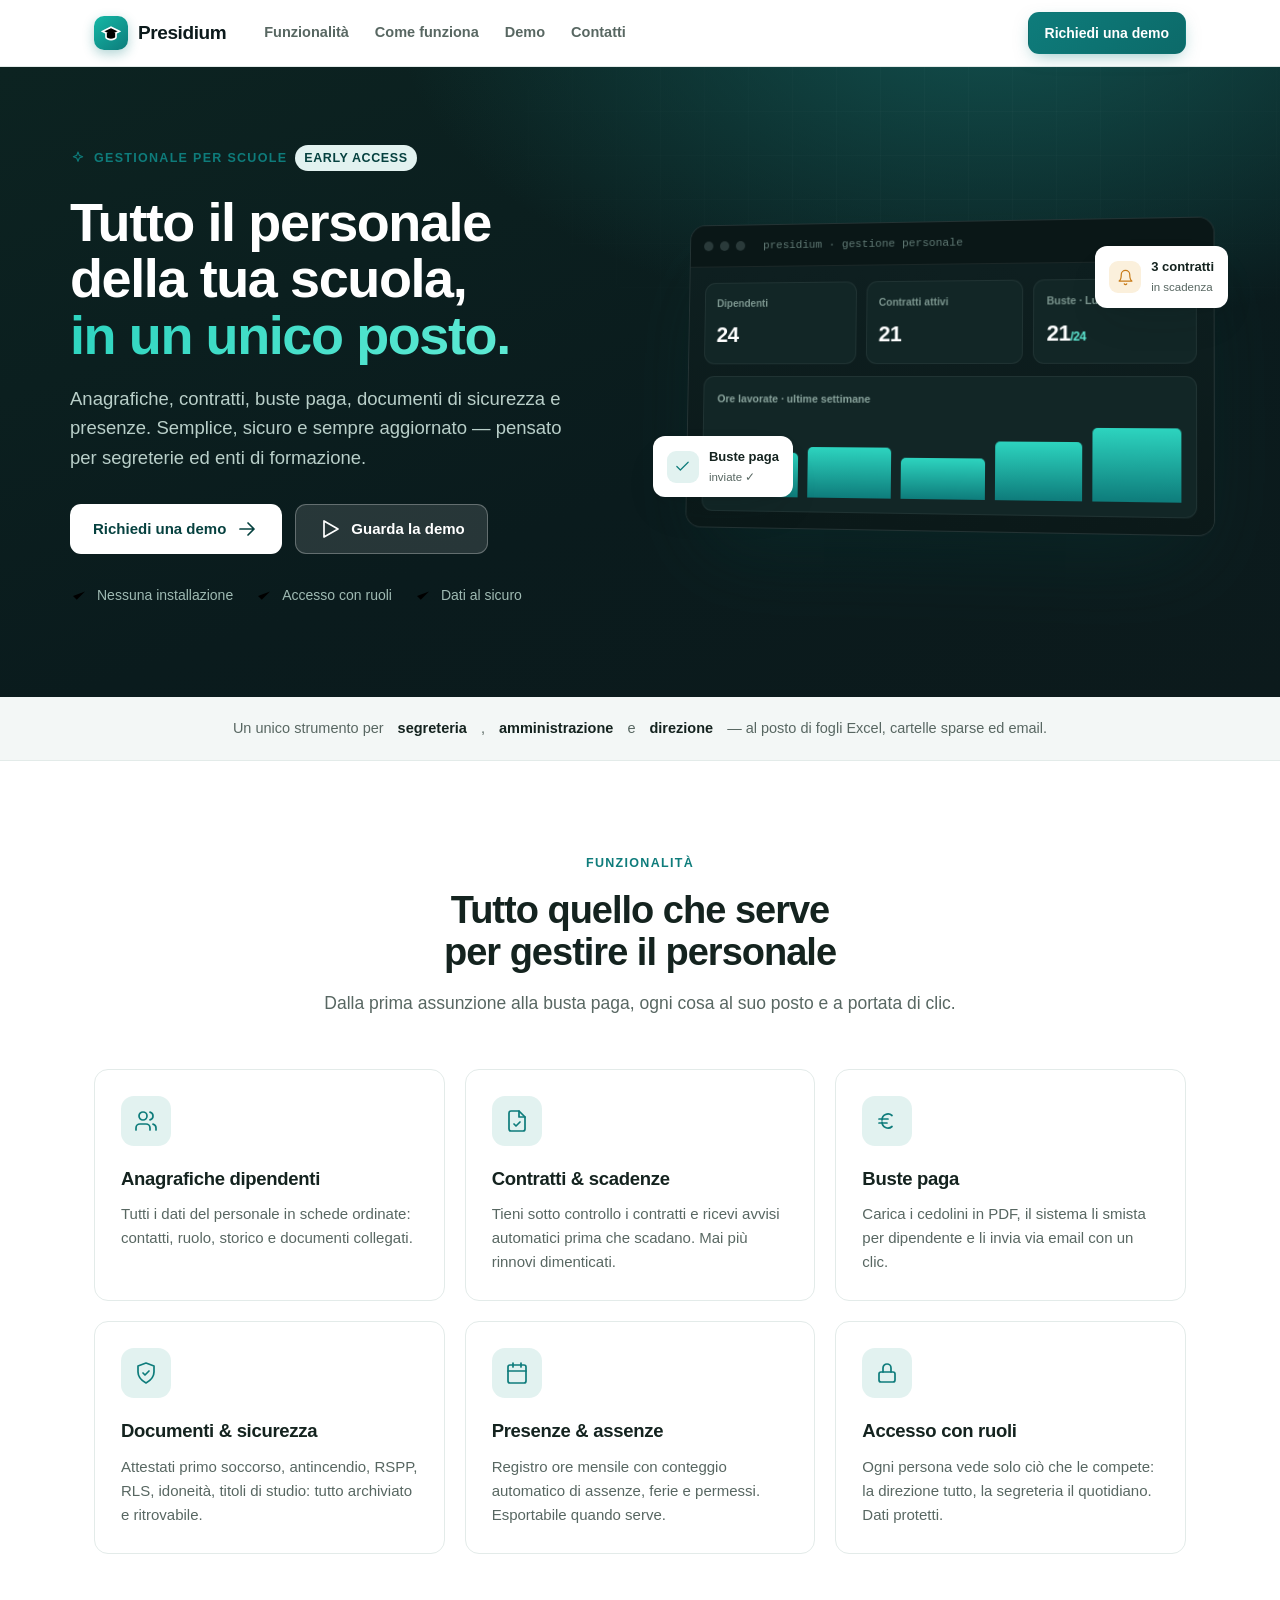
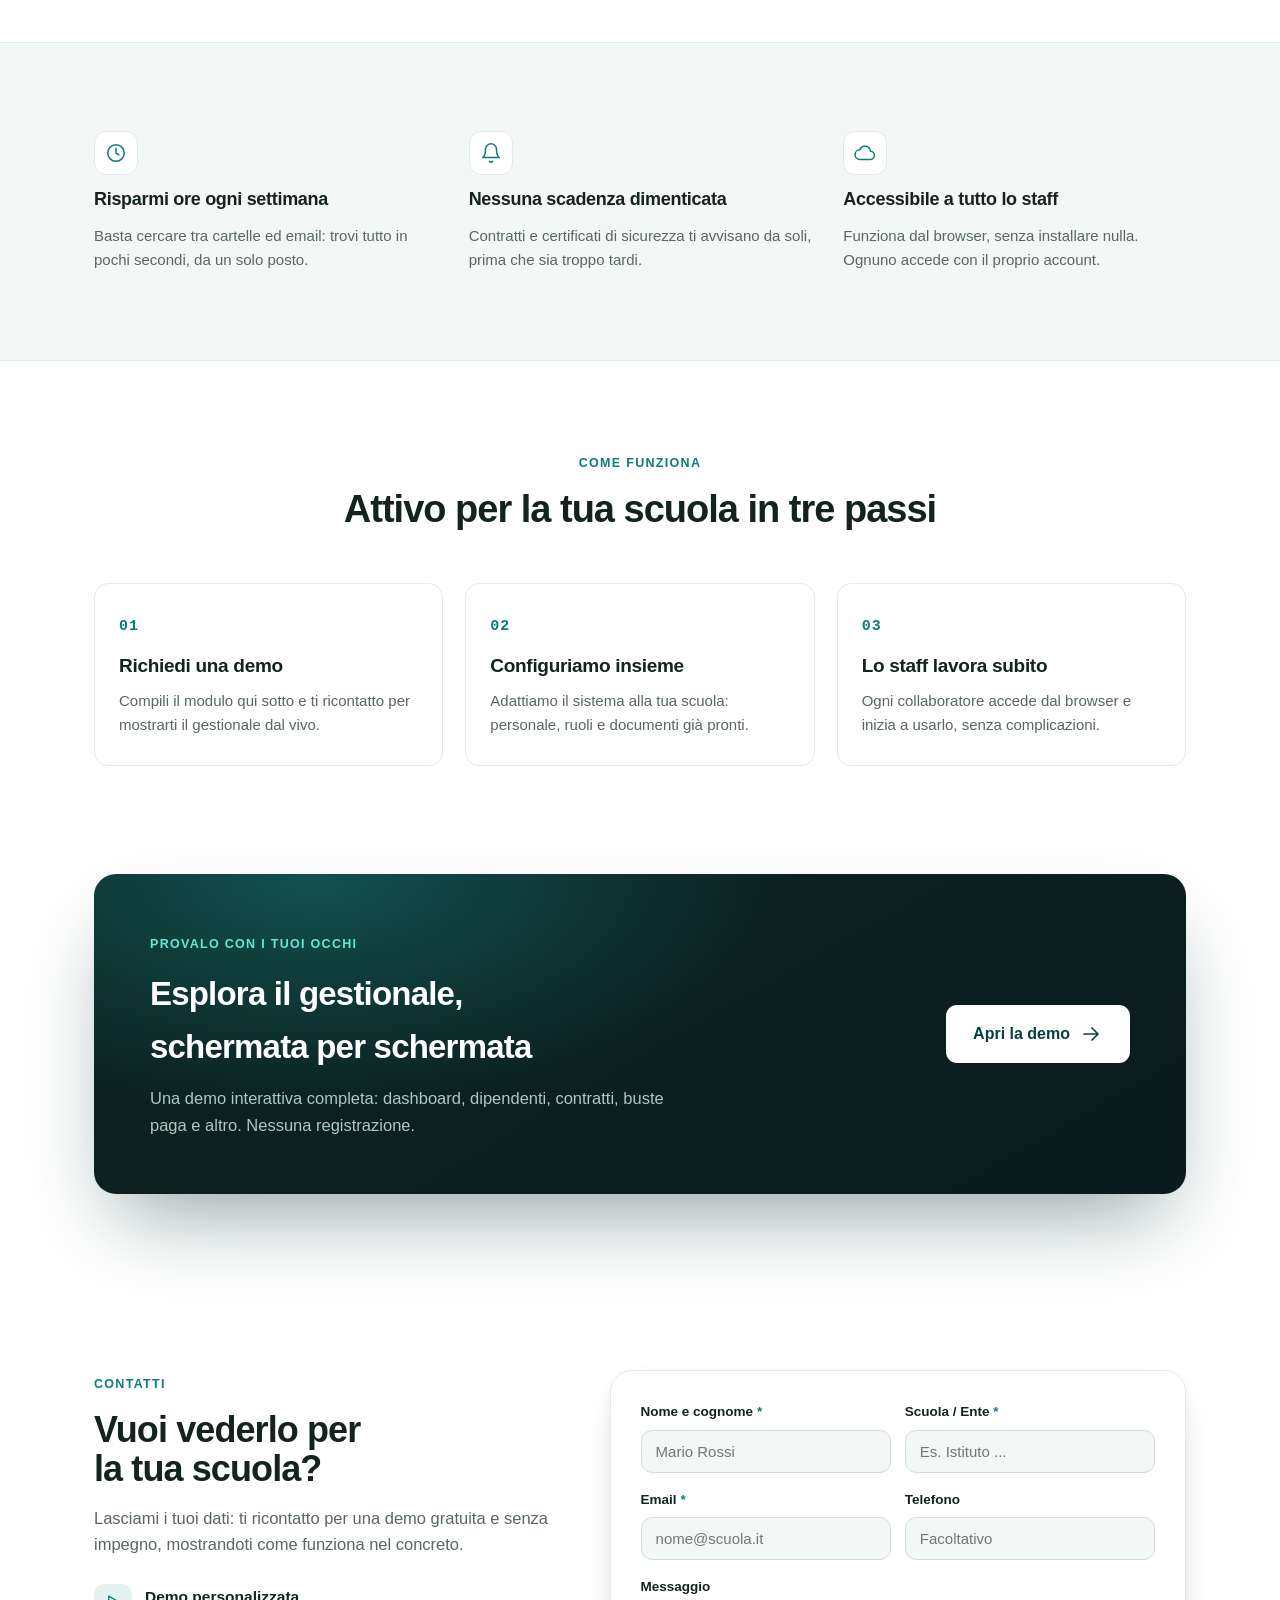
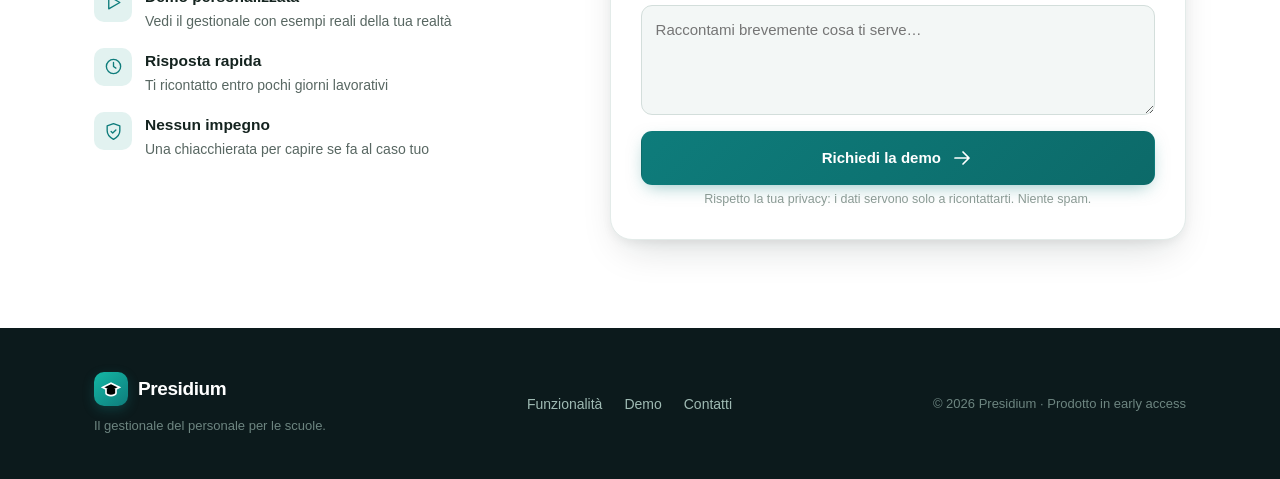
==== index.html @ d0cb7ab2 "Sito vetrina Presidium + demo in /demo" ====
<!doctype html>
<html lang="it">
<head>
<meta charset="utf-8">
<meta name="viewport" content="width=device-width, initial-scale=1">
<meta name="description" content="Presidium — il gestionale del personale per le scuole: anagrafiche, contratti, buste paga, documenti di sicurezza e presenze.">
<title>Presidium — Il gestionale del personale per la tua scuola</title>
<style>
  :root{
    --ink:#0C1A1C; --text:#14231F; --muted:#586762; --subtle:#8A9A94;
    --bg:#FFFFFF; --bg-2:#F3F7F6; --bg-3:#EAF1F0; --line:#E3EBE9; --line-strong:#D3DEDB;
    --brand:#0E7C7B; --brand-2:#14B8A6; --brand-ink:#06413F; --brand-soft:#E2F2F0;
    --amber:#C77A17; --amber-soft:#FBF0DC;
    --r:14px; --r-sm:10px; --r-lg:22px;
    --ff:-apple-system,BlinkMacSystemFont,"Segoe UI",Roboto,Helvetica,Arial,sans-serif;
    --mono:"SF Mono",ui-monospace,Menlo,Consolas,monospace;
    --shadow:0 1px 3px rgba(12,26,28,.06),0 1px 2px rgba(12,26,28,.04);
    --shadow-md:0 18px 40px -14px rgba(12,26,28,.18),0 4px 10px rgba(12,26,28,.05);
    --shadow-lg:0 40px 80px -24px rgba(6,50,48,.45);
  }
  *{box-sizing:border-box;margin:0;padding:0}
  html{scroll-behavior:smooth}
  @media (prefers-reduced-motion:reduce){html{scroll-behavior:auto}*{animation:none!important;transition:none!important}}
  body.ps{font-family:var(--ff);color:var(--text);background:var(--bg);line-height:1.6;font-size:16px;-webkit-font-smoothing:antialiased;overflow-x:hidden}
  .ps svg.i{width:24px;height:24px;stroke:currentColor;fill:none;stroke-width:1.7;stroke-linecap:round;stroke-linejoin:round;flex:none}
  .wrap{max-width:1140px;margin:0 auto;padding:0 24px}
  a{color:inherit;text-decoration:none}
  .num{font-variant-numeric:tabular-nums}
  .eyebrow{display:inline-flex;align-items:center;gap:8px;font-size:12.5px;font-weight:700;letter-spacing:1.3px;text-transform:uppercase;color:var(--brand)}
  .eyebrow .badge{background:var(--brand-soft);color:var(--brand-ink);padding:3px 9px;border-radius:20px;letter-spacing:.6px}

  /* NAV */
  .nav{position:sticky;top:0;z-index:50;background:rgba(255,255,255,.82);backdrop-filter:blur(12px);border-bottom:1px solid var(--line)}
  .nav-in{display:flex;align-items:center;gap:24px;height:66px}
  .logo{display:flex;align-items:center;gap:10px;font-weight:800;font-size:19px;letter-spacing:-.4px;color:var(--ink)}
  .logo-mark{width:34px;height:34px;border-radius:10px;display:grid;place-items:center;background:linear-gradient(140deg,var(--brand-2),var(--brand));box-shadow:0 4px 12px rgba(14,124,123,.32)}
  .logo-mark svg{width:20px;height:20px;stroke:#fff;stroke-width:2}
  .nav-links{display:flex;gap:26px;margin-left:14px}
  .nav-links a{font-size:14.5px;font-weight:550;color:var(--muted)}
  .nav-links a:hover{color:var(--text)}
  .nav-cta{margin-left:auto;display:flex;align-items:center;gap:10px}
  .btn{display:inline-flex;align-items:center;justify-content:center;gap:9px;font-family:inherit;font-weight:650;
    font-size:15px;padding:12px 22px;border-radius:11px;border:1px solid transparent;cursor:pointer;transition:.16s;white-space:nowrap}
  .btn svg{width:18px;height:18px}
  .btn-primary{background:linear-gradient(135deg,var(--brand),#0c6a69);color:#fff;box-shadow:0 6px 18px -6px rgba(14,124,123,.5)}
  .btn-primary:hover{transform:translateY(-1px);box-shadow:0 10px 24px -8px rgba(14,124,123,.6)}
  .btn-ghost{background:var(--bg);color:var(--text);border-color:var(--line-strong)}
  .btn-ghost:hover{background:var(--bg-2);border-color:var(--muted)}
  .btn-light{background:rgba(255,255,255,.12);color:#fff;border-color:rgba(255,255,255,.28)}
  .btn-light:hover{background:rgba(255,255,255,.2)}
  .btn-white{background:#fff;color:var(--brand-ink)}
  .btn-white:hover{transform:translateY(-1px)}
  .btn-sm{padding:9px 16px;font-size:14px}

  /* HERO */
  .hero{position:relative;background:radial-gradient(1100px 600px at 78% -10%,#12514F 0%,transparent 55%),linear-gradient(160deg,#0C2321 0%,#0A1B1D 60%,#0C1A1C 100%);color:#EAF4F2;overflow:hidden}
  .hero::before{content:"";position:absolute;inset:0;background-image:linear-gradient(rgba(255,255,255,.035) 1px,transparent 1px),linear-gradient(90deg,rgba(255,255,255,.035) 1px,transparent 1px);background-size:44px 44px;mask-image:radial-gradient(700px 400px at 75% 10%,#000,transparent 75%);opacity:.6}
  .hero-in{position:relative;display:grid;grid-template-columns:1.02fr .98fr;gap:52px;align-items:center;padding:78px 0 90px}
  .hero h1{font-size:clamp(34px,4.4vw,54px);line-height:1.05;letter-spacing:-1.4px;font-weight:820;color:#fff;text-wrap:balance;margin:20px 0 0}
  .hero h1 .hl{background:linear-gradient(120deg,#2DD4BF,#5EEAD4);-webkit-background-clip:text;background-clip:text;color:transparent}
  .hero p.sub{margin-top:20px;font-size:18.5px;line-height:1.6;color:#B9CFC9;max-width:520px}
  .hero-cta{display:flex;gap:13px;margin-top:32px;flex-wrap:wrap}
  .hero-meta{display:flex;gap:22px;margin-top:30px;flex-wrap:wrap}
  .hero-meta div{display:flex;align-items:center;gap:9px;font-size:14px;color:#9FBAB3}
  .hero-meta svg{width:18px;height:18px;color:#2DD4BF}

  /* hero app-preview */
  .glass{position:relative}
  .win{background:#0E1F20;border:1px solid rgba(255,255,255,.09);border-radius:16px;box-shadow:var(--shadow-lg);overflow:hidden;transform:perspective(1400px) rotateY(-9deg) rotateX(3deg)}
  .win-bar{display:flex;align-items:center;gap:7px;padding:12px 14px;background:#0A1717;border-bottom:1px solid rgba(255,255,255,.07)}
  .win-bar i{width:10px;height:10px;border-radius:50%;background:#2a3a3a}
  .win-bar .url{margin-left:12px;font-size:11.5px;color:#5f7873;font-family:var(--mono)}
  .win-body{padding:16px;background:linear-gradient(180deg,#0E1F20,#0B1919);display:flex;flex-direction:column;gap:12px}
  .pv-tiles{display:grid;grid-template-columns:repeat(3,1fr);gap:10px}
  .pv-tile{background:#122626;border:1px solid rgba(255,255,255,.06);border-radius:11px;padding:12px}
  .pv-tile .l{font-size:10.5px;color:#7c968f;font-weight:600}
  .pv-tile .v{font-size:22px;font-weight:800;color:#fff;letter-spacing:-.5px;margin-top:6px}
  .pv-tile .v small{font-size:12px;color:#5EEAD4;font-weight:700}
  .pv-chart{background:#122626;border:1px solid rgba(255,255,255,.06);border-radius:11px;padding:14px}
  .pv-chart .h{font-size:11px;color:#8aa49d;font-weight:650;margin-bottom:12px}
  .pv-bars{display:flex;align-items:flex-end;gap:10px;height:78px}
  .pv-bars span{flex:1;border-radius:5px 5px 0 0;background:linear-gradient(180deg,#2DD4BF,#0E7C7B)}
  .pv-float{position:absolute;background:#fff;color:var(--text);border-radius:12px;box-shadow:var(--shadow-md);padding:11px 14px;display:flex;align-items:center;gap:10px;font-size:13px;font-weight:600}
  .pv-float .d{width:32px;height:32px;border-radius:9px;display:grid;place-items:center;flex:none}
  .pv-float.a{right:-18px;top:26px}
  .pv-float.b{left:-24px;bottom:34px}
  .pv-float small{display:block;font-weight:500;color:var(--muted);font-size:11.5px}

  /* logos / trust strip */
  .strip{border-bottom:1px solid var(--line);background:var(--bg-2)}
  .strip-in{display:flex;align-items:center;justify-content:center;gap:14px;padding:20px 0;flex-wrap:wrap;color:var(--muted);font-size:14.5px;text-align:center}
  .strip-in b{color:var(--text);font-weight:700}

  /* SECTION */
  section.blk{padding:88px 0}
  .sec-head{max-width:680px;margin:0 auto 52px;text-align:center}
  .sec-head h2{font-size:clamp(27px,3.4vw,38px);line-height:1.12;letter-spacing:-1px;font-weight:800;margin-top:14px;text-wrap:balance}
  .sec-head p{margin-top:15px;font-size:17.5px;color:var(--muted)}

  /* FEATURES */
  .feat{display:grid;grid-template-columns:repeat(3,1fr);gap:20px}
  .fcard{background:var(--bg);border:1px solid var(--line);border-radius:var(--r);padding:26px;transition:.18s;position:relative}
  .fcard:hover{border-color:var(--brand);box-shadow:var(--shadow-md);transform:translateY(-3px)}
  .fico{width:50px;height:50px;border-radius:13px;display:grid;place-items:center;background:var(--brand-soft);color:var(--brand);margin-bottom:18px}
  .fico svg{width:25px;height:25px}
  .fcard h3{font-size:18.5px;font-weight:730;letter-spacing:-.3px}
  .fcard p{margin-top:9px;color:var(--muted);font-size:15px;line-height:1.6}

  /* BENEFITS band */
  .band{background:var(--bg-2);border-top:1px solid var(--line);border-bottom:1px solid var(--line)}
  .bene{display:grid;grid-template-columns:repeat(3,1fr);gap:32px}
  .bene .b{display:flex;flex-direction:column;gap:10px}
  .bene .bi{width:44px;height:44px;border-radius:12px;display:grid;place-items:center;background:#fff;border:1px solid var(--line);color:var(--brand)}
  .bene .bi svg{width:22px;height:22px}
  .bene h3{font-size:18px;font-weight:720;letter-spacing:-.3px}
  .bene p{color:var(--muted);font-size:15px}

  /* STEPS */
  .steps{display:grid;grid-template-columns:repeat(3,1fr);gap:22px;counter-reset:s}
  .step{background:var(--bg);border:1px solid var(--line);border-radius:var(--r);padding:28px 24px;position:relative}
  .step::before{counter-increment:s;content:"0" counter(s);font-size:15px;font-weight:800;color:var(--brand);font-family:var(--mono);letter-spacing:1px}
  .step h3{margin-top:12px;font-size:19px;font-weight:730;letter-spacing:-.3px}
  .step p{margin-top:8px;color:var(--muted);font-size:15px}

  /* DEMO band */
  .demo{background:radial-gradient(800px 400px at 20% 0%,#12514F,transparent 60%),linear-gradient(150deg,#0C2321,#0A1B1D);color:#fff;border-radius:var(--r-lg);padding:56px;display:flex;align-items:center;justify-content:space-between;gap:32px;flex-wrap:wrap;box-shadow:var(--shadow-lg)}
  .demo h2{font-size:clamp(24px,3vw,33px);letter-spacing:-.8px;font-weight:800;text-wrap:balance;max-width:560px}
  .demo p{margin-top:12px;color:#AEC8C2;font-size:16.5px;max-width:520px}

  /* CONTACT */
  #contatti{scroll-margin-top:80px}
  .contact{display:grid;grid-template-columns:.9fr 1.1fr;gap:44px;align-items:start}
  .contact-left h2{font-size:clamp(26px,3.2vw,36px);letter-spacing:-.9px;font-weight:820;line-height:1.1;text-wrap:balance}
  .contact-left p{margin-top:16px;color:var(--muted);font-size:16.5px}
  .clist{margin-top:26px;display:flex;flex-direction:column;gap:16px}
  .clist .ci{display:flex;gap:13px;align-items:flex-start}
  .clist .ci .k{width:38px;height:38px;border-radius:10px;background:var(--brand-soft);color:var(--brand);display:grid;place-items:center;flex:none}
  .clist .ci .k svg{width:19px;height:19px}
  .clist .ci b{font-weight:680;font-size:15.5px}
  .clist .ci span{display:block;color:var(--muted);font-size:14px}
  .form-card{background:var(--bg);border:1px solid var(--line);border-radius:var(--r-lg);padding:30px;box-shadow:var(--shadow-md)}
  .frow{display:grid;grid-template-columns:1fr 1fr;gap:14px}
  .fg{display:flex;flex-direction:column;gap:7px;margin-bottom:16px}
  .fg label{font-size:13.5px;font-weight:650;color:var(--text)}
  .fg label .req{color:var(--brand)}
  .fg input,.fg textarea{font-family:inherit;font-size:15px;color:var(--text);background:var(--bg-2);border:1px solid var(--line-strong);
    border-radius:11px;padding:12px 14px;outline:none;width:100%;transition:.15s}
  .fg input:focus,.fg textarea:focus{border-color:var(--brand);box-shadow:0 0 0 4px var(--brand-soft);background:#fff}
  .fg textarea{resize:vertical;min-height:110px;line-height:1.55}
  .hp{position:absolute;left:-9999px}
  .form-note{font-size:12.5px;color:var(--subtle);margin-top:4px;text-align:center}
  .form-msg{display:none;text-align:center;padding:30px 10px}
  .form-msg .ok{width:64px;height:64px;border-radius:50%;background:var(--brand-soft);color:var(--brand);display:grid;place-items:center;margin:0 auto 18px}
  .form-msg .ok svg{width:32px;height:32px;stroke-width:2.2}
  .form-msg h3{font-size:22px;font-weight:780;letter-spacing:-.4px}
  .form-msg p{color:var(--muted);margin-top:8px}
  .form-err{display:none;margin-top:12px;font-size:13.5px;color:#B4341F;background:#FBEAE7;border:1px solid #F3C9C1;padding:10px 13px;border-radius:10px}

  /* FOOTER */
  footer.ft{background:var(--ink);color:#9FBAB3;padding:44px 0}
  .ft-in{display:flex;align-items:center;justify-content:space-between;gap:20px;flex-wrap:wrap}
  .ft .logo{color:#fff}
  .ft small{font-size:13px;color:#6d8580}
  .ft-links{display:flex;gap:22px;font-size:14px}
  .ft-links a:hover{color:#fff}

  .reveal{opacity:0;transform:translateY(16px);transition:opacity .6s ease,transform .6s ease}
  .reveal.in{opacity:1;transform:none}

  @media (max-width:920px){
    .hero-in{grid-template-columns:1fr;gap:44px;padding:56px 0 64px}
    .glass{max-width:460px;margin:0 auto}
    .feat,.bene,.steps{grid-template-columns:1fr}
    .contact{grid-template-columns:1fr;gap:30px}
    .nav-links{display:none}
    .demo{padding:38px}
    section.blk{padding:64px 0}
  }
  @media (max-width:560px){.frow{grid-template-columns:1fr}.hero-cta{flex-direction:column;align-items:stretch}.hero-cta .btn{width:100%}}
</style>
</head>
<body class="ps">

<svg width="0" height="0" style="position:absolute" aria-hidden="true"><defs>
  <symbol id="s-cap" viewBox="0 0 24 24"><path d="M22 10 12 5 2 10l10 5 10-5z"/><path d="M6 12v5c0 1 2.7 3 6 3s6-2 6-3v-5"/></symbol>
  <symbol id="s-users" viewBox="0 0 24 24"><path d="M16 21v-2a4 4 0 0 0-4-4H6a4 4 0 0 0-4 4v2"/><circle cx="9" cy="7" r="4"/><path d="M22 21v-2a4 4 0 0 0-3-3.87M16 3.13a4 4 0 0 1 0 7.75"/></symbol>
  <symbol id="s-contract" viewBox="0 0 24 24"><path d="M14 2H6a2 2 0 0 0-2 2v16a2 2 0 0 0 2 2h12a2 2 0 0 0 2-2V8z"/><path d="M14 2v6h6"/><path d="m9 15 2 2 4-4"/></symbol>
  <symbol id="s-euro" viewBox="0 0 24 24"><path d="M17 6.5A6 6 0 0 0 7 11m10 6.5A6 6 0 0 1 7 13"/><path d="M4 10h9M4 14h8"/></symbol>
  <symbol id="s-shield" viewBox="0 0 24 24"><path d="M12 2 4 5v6c0 5 3.5 8.5 8 11 4.5-2.5 8-6 8-11V5z"/><path d="m9 12 2 2 4-4"/></symbol>
  <symbol id="s-cal" viewBox="0 0 24 24"><rect x="3" y="4" width="18" height="18" rx="2"/><path d="M16 2v4M8 2v4M3 10h18"/></symbol>
  <symbol id="s-lock" viewBox="0 0 24 24"><rect x="4" y="11" width="16" height="10" rx="2"/><path d="M8 11V7a4 4 0 0 1 8 0v4"/></symbol>
  <symbol id="s-check" viewBox="0 0 24 24"><path d="M20 6 9 17l-5-5"/></symbol>
  <symbol id="s-arrow" viewBox="0 0 24 24"><path d="M5 12h14M13 6l6 6-6 6"/></symbol>
  <symbol id="s-play" viewBox="0 0 24 24"><path d="M6 4v16l14-8z"/></symbol>
  <symbol id="s-mail" viewBox="0 0 24 24"><rect x="2" y="4" width="20" height="16" rx="2"/><path d="m22 7-10 6L2 7"/></symbol>
  <symbol id="s-clock" viewBox="0 0 24 24"><circle cx="12" cy="12" r="9"/><path d="M12 7v5l3 2"/></symbol>
  <symbol id="s-bell" viewBox="0 0 24 24"><path d="M6 8a6 6 0 0 1 12 0c0 7 3 9 3 9H3s3-2 3-9M10.3 21a1.94 1.94 0 0 0 3.4 0"/></symbol>
  <symbol id="s-sparkle" viewBox="0 0 24 24"><path d="M12 3l1.9 5.1L19 10l-5.1 1.9L12 17l-1.9-5.1L5 10l5.1-1.9z"/></symbol>
  <symbol id="s-heart" viewBox="0 0 24 24"><path d="M20.8 5.6a5.5 5.5 0 0 0-7.8 0L12 6.6l-1-1a5.5 5.5 0 1 0-7.8 7.8l1 1L12 21l7.8-6.6 1-1a5.5 5.5 0 0 0 0-7.8z"/></symbol>
  <symbol id="s-cloud" viewBox="0 0 24 24"><path d="M17.5 19a4.5 4.5 0 0 0 .5-9 6 6 0 0 0-11.6-1.5A4 4 0 0 0 6.5 19z"/></symbol>
</defs></svg>

  <!-- NAV -->
  <div class="nav"><div class="wrap nav-in">
    <a class="logo" href="#top"><span class="logo-mark"><svg viewBox="0 0 24 24"><use href="#s-cap"/></svg></span>Presidium</a>
    <nav class="nav-links">
      <a href="#funzioni">Funzionalità</a><a href="#come">Come funziona</a><a href="#demo">Demo</a><a href="#contatti">Contatti</a>
    </nav>
    <div class="nav-cta"><a class="btn btn-primary btn-sm" href="#contatti">Richiedi una demo</a></div>
  </div></div>

  <!-- HERO -->
  <header class="hero" id="top"><div class="wrap hero-in">
    <div>
      <span class="eyebrow"><svg class="i" style="width:16px;height:16px"><use href="#s-sparkle"/></svg>Gestionale per scuole <span class="badge">Early access</span></span>
      <h1>Tutto il personale della tua scuola, <span class="hl">in un unico posto.</span></h1>
      <p class="sub">Anagrafiche, contratti, buste paga, documenti di sicurezza e presenze. Semplice, sicuro e sempre aggiornato — pensato per segreterie ed enti di formazione.</p>
      <div class="hero-cta">
        <a class="btn btn-white" href="#contatti">Richiedi una demo <svg class="i"><use href="#s-arrow"/></svg></a>
        <a class="btn btn-light" href="#demo"><svg class="i"><use href="#s-play"/></svg>Guarda la demo</a>
      </div>
      <div class="hero-meta">
        <div><svg><use href="#s-check"/></svg>Nessuna installazione</div>
        <div><svg><use href="#s-check"/></svg>Accesso con ruoli</div>
        <div><svg><use href="#s-check"/></svg>Dati al sicuro</div>
      </div>
    </div>
    <div class="glass">
      <div class="win">
        <div class="win-bar"><i></i><i></i><i></i><span class="url">presidium · gestione personale</span></div>
        <div class="win-body">
          <div class="pv-tiles">
            <div class="pv-tile"><div class="l">Dipendenti</div><div class="v num">24</div></div>
            <div class="pv-tile"><div class="l">Contratti attivi</div><div class="v num">21</div></div>
            <div class="pv-tile"><div class="l">Buste · Luglio</div><div class="v num">21<small>/24</small></div></div>
          </div>
          <div class="pv-chart">
            <div class="h">Ore lavorate · ultime settimane</div>
            <div class="pv-bars"><span style="height:58%"></span><span style="height:66%"></span><span style="height:52%"></span><span style="height:74%"></span><span style="height:92%"></span></div>
          </div>
        </div>
      </div>
      <div class="pv-float a"><div class="d" style="background:var(--amber-soft);color:var(--amber)"><svg class="i" style="width:17px;height:17px"><use href="#s-bell"/></svg></div><div>3 contratti<small>in scadenza</small></div></div>
      <div class="pv-float b"><div class="d" style="background:var(--brand-soft);color:var(--brand)"><svg class="i" style="width:17px;height:17px"><use href="#s-check"/></svg></div><div>Buste paga<small>inviate ✓</small></div></div>
    </div>
  </div></header>

  <!-- STRIP -->
  <div class="strip"><div class="wrap strip-in">Un unico strumento per <b>segreteria</b>, <b>amministrazione</b> e <b>direzione</b> — al posto di fogli Excel, cartelle sparse ed email.</div></div>

  <!-- FEATURES -->
  <section class="blk" id="funzioni"><div class="wrap">
    <div class="sec-head reveal">
      <span class="eyebrow">Funzionalità</span>
      <h2>Tutto quello che serve per gestire il personale</h2>
      <p>Dalla prima assunzione alla busta paga, ogni cosa al suo posto e a portata di clic.</p>
    </div>
    <div class="feat">
      <div class="fcard reveal"><div class="fico"><svg class="i"><use href="#s-users"/></svg></div><h3>Anagrafiche dipendenti</h3><p>Tutti i dati del personale in schede ordinate: contatti, ruolo, storico e documenti collegati.</p></div>
      <div class="fcard reveal"><div class="fico"><svg class="i"><use href="#s-contract"/></svg></div><h3>Contratti & scadenze</h3><p>Tieni sotto controllo i contratti e ricevi avvisi automatici prima che scadano. Mai più rinnovi dimenticati.</p></div>
      <div class="fcard reveal"><div class="fico"><svg class="i"><use href="#s-euro"/></svg></div><h3>Buste paga</h3><p>Carica i cedolini in PDF, il sistema li smista per dipendente e li invia via email con un clic.</p></div>
      <div class="fcard reveal"><div class="fico"><svg class="i"><use href="#s-shield"/></svg></div><h3>Documenti & sicurezza</h3><p>Attestati primo soccorso, antincendio, RSPP, RLS, idoneità, titoli di studio: tutto archiviato e ritrovabile.</p></div>
      <div class="fcard reveal"><div class="fico"><svg class="i"><use href="#s-cal"/></svg></div><h3>Presenze & assenze</h3><p>Registro ore mensile con conteggio automatico di assenze, ferie e permessi. Esportabile quando serve.</p></div>
      <div class="fcard reveal"><div class="fico"><svg class="i"><use href="#s-lock"/></svg></div><h3>Accesso con ruoli</h3><p>Ogni persona vede solo ciò che le compete: la direzione tutto, la segreteria il quotidiano. Dati protetti.</p></div>
    </div>
  </div></section>

  <!-- BENEFITS -->
  <div class="band"><section class="blk"><div class="wrap">
    <div class="bene">
      <div class="b reveal"><div class="bi"><svg class="i"><use href="#s-clock"/></svg></div><h3>Risparmi ore ogni settimana</h3><p>Basta cercare tra cartelle ed email: trovi tutto in pochi secondi, da un solo posto.</p></div>
      <div class="b reveal"><div class="bi"><svg class="i"><use href="#s-bell"/></svg></div><h3>Nessuna scadenza dimenticata</h3><p>Contratti e certificati di sicurezza ti avvisano da soli, prima che sia troppo tardi.</p></div>
      <div class="b reveal"><div class="bi"><svg class="i"><use href="#s-cloud"/></svg></div><h3>Accessibile a tutto lo staff</h3><p>Funziona dal browser, senza installare nulla. Ognuno accede con il proprio account.</p></div>
    </div>
  </div></section></div>

  <!-- STEPS -->
  <section class="blk" id="come"><div class="wrap">
    <div class="sec-head reveal">
      <span class="eyebrow">Come funziona</span>
      <h2>Attivo per la tua scuola in tre passi</h2>
    </div>
    <div class="steps">
      <div class="step reveal"><h3>Richiedi una demo</h3><p>Compili il modulo qui sotto e ti ricontatto per mostrarti il gestionale dal vivo.</p></div>
      <div class="step reveal"><h3>Configuriamo insieme</h3><p>Adattiamo il sistema alla tua scuola: personale, ruoli e documenti già pronti.</p></div>
      <div class="step reveal"><h3>Lo staff lavora subito</h3><p>Ogni collaboratore accede dal browser e inizia a usarlo, senza complicazioni.</p></div>
    </div>
  </div></section>

  <!-- DEMO -->
  <section class="blk" id="demo" style="padding-top:20px"><div class="wrap">
    <div class="demo reveal">
      <div>
        <span class="eyebrow" style="color:#5EEAD4">Provalo con i tuoi occhi</span>
        <h2 style="margin-top:12px">Esplora il gestionale, schermata per schermata</h2>
        <p>Una demo interattiva completa: dashboard, dipendenti, contratti, buste paga e altro. Nessuna registrazione.</p>
      </div>
      <a class="btn btn-white" href="./demo/" target="_blank" rel="noopener" style="font-size:16px;padding:15px 26px">Apri la demo <svg class="i"><use href="#s-arrow"/></svg></a>
    </div>
  </div></section>

  <!-- CONTACT -->
  <section class="blk" id="contatti"><div class="wrap">
    <div class="contact">
      <div class="contact-left reveal">
        <span class="eyebrow">Contatti</span>
        <h2 style="margin-top:14px">Vuoi vederlo per la tua scuola?</h2>
        <p>Lasciami i tuoi dati: ti ricontatto per una demo gratuita e senza impegno, mostrandoti come funziona nel concreto.</p>
        <div class="clist">
          <div class="ci"><div class="k"><svg class="i"><use href="#s-play"/></svg></div><div><b>Demo personalizzata</b><span>Vedi il gestionale con esempi reali della tua realtà</span></div></div>
          <div class="ci"><div class="k"><svg class="i"><use href="#s-clock"/></svg></div><div><b>Risposta rapida</b><span>Ti ricontatto entro pochi giorni lavorativi</span></div></div>
          <div class="ci"><div class="k"><svg class="i"><use href="#s-shield"/></svg></div><div><b>Nessun impegno</b><span>Una chiacchierata per capire se fa al caso tuo</span></div></div>
        </div>
      </div>
      <div class="form-card reveal">
        <form id="leadForm" novalidate>
          <div class="frow">
            <div class="fg"><label>Nome e cognome <span class="req">*</span></label><input name="nome" required placeholder="Mario Rossi"></div>
            <div class="fg"><label>Scuola / Ente <span class="req">*</span></label><input name="scuola" required placeholder="Es. Istituto ..."></div>
          </div>
          <div class="frow">
            <div class="fg"><label>Email <span class="req">*</span></label><input type="email" name="email" required placeholder="nome@scuola.it"></div>
            <div class="fg"><label>Telefono</label><input name="telefono" placeholder="Facoltativo"></div>
          </div>
          <div class="fg"><label>Messaggio</label><textarea name="messaggio" placeholder="Raccontami brevemente cosa ti serve…"></textarea></div>
          <input type="text" name="_honey" class="hp" tabindex="-1" autocomplete="off">
          <button class="btn btn-primary" type="submit" id="leadBtn" style="width:100%;padding:14px">Richiedi la demo <svg class="i"><use href="#s-arrow"/></svg></button>
          <div class="form-err" id="leadErr"></div>
          <div class="form-note">Rispetto la tua privacy: i dati servono solo a ricontattarti. Niente spam.</div>
        </form>
        <div class="form-msg" id="leadOk">
          <div class="ok"><svg class="i"><use href="#s-check"/></svg></div>
          <h3>Richiesta inviata!</h3>
          <p>Grazie, ho ricevuto i tuoi dati. Ti ricontatto al più presto per organizzare la demo.</p>
        </div>
      </div>
    </div>
  </div></section>

  <!-- FOOTER -->
  <footer class="ft"><div class="wrap ft-in">
    <div>
      <a class="logo" href="#top"><span class="logo-mark"><svg viewBox="0 0 24 24"><use href="#s-cap"/></svg></span>Presidium</a>
      <small style="display:block;margin-top:10px">Il gestionale del personale per le scuole.</small>
    </div>
    <div class="ft-links">
      <a href="#funzioni">Funzionalità</a><a href="#demo">Demo</a><a href="#contatti">Contatti</a>
    </div>
    <small>© 2026 Presidium · Prodotto in early access</small>
  </div></footer>

<script>
  (function(){
    // >>> IMPOSTA QUI LA TUA EMAIL (dove riceverai le richieste) <<<
    var CONTACT_EMAIL = "paolo.pulvirenti31@gmail.com";

    var form=document.getElementById('leadForm');
    var btn=document.getElementById('leadBtn');
    var err=document.getElementById('leadErr');
    var ok=document.getElementById('leadOk');

    form.addEventListener('submit',function(e){
      e.preventDefault();
      err.style.display='none';
      if(form._honey.value){return;} // bot
      if(!form.nome.value.trim()||!form.scuola.value.trim()||!form.email.value.trim()){
        err.textContent='Compila i campi obbligatori (nome, scuola, email).'; err.style.display='block'; return;
      }
      btn.disabled=true; var old=btn.innerHTML; btn.innerHTML='Invio in corso…';
      var payload={
        nome:form.nome.value, scuola:form.scuola.value, email:form.email.value,
        telefono:form.telefono.value||'—', messaggio:form.messaggio.value||'—',
        _subject:'Nuova richiesta demo — Presidium ('+form.scuola.value+')'
      };
      fetch('https://formsubmit.co/ajax/'+CONTACT_EMAIL,{
        method:'POST',
        headers:{'Content-Type':'application/json','Accept':'application/json'},
        body:JSON.stringify(payload)
      }).then(function(r){return r.json()}).then(function(){
        form.style.display='none'; ok.style.display='block';
        ok.scrollIntoView({block:'center',behavior:'smooth'});
      }).catch(function(){
        btn.disabled=false; btn.innerHTML=old;
        err.textContent='Ops, invio non riuscito. Riprova tra poco o scrivimi direttamente via email.';
        err.style.display='block';
      });
    });

    // reveal on scroll
    if('IntersectionObserver' in window){
      var io=new IntersectionObserver(function(es){es.forEach(function(en){if(en.isIntersecting){en.target.classList.add('in');io.unobserve(en.target)}})},{threshold:.12});
      Array.prototype.forEach.call(document.querySelectorAll('.reveal'),function(el){io.observe(el)});
    } else { Array.prototype.forEach.call(document.querySelectorAll('.reveal'),function(el){el.classList.add('in')}); }
  })();
</script>
</body>
</html>
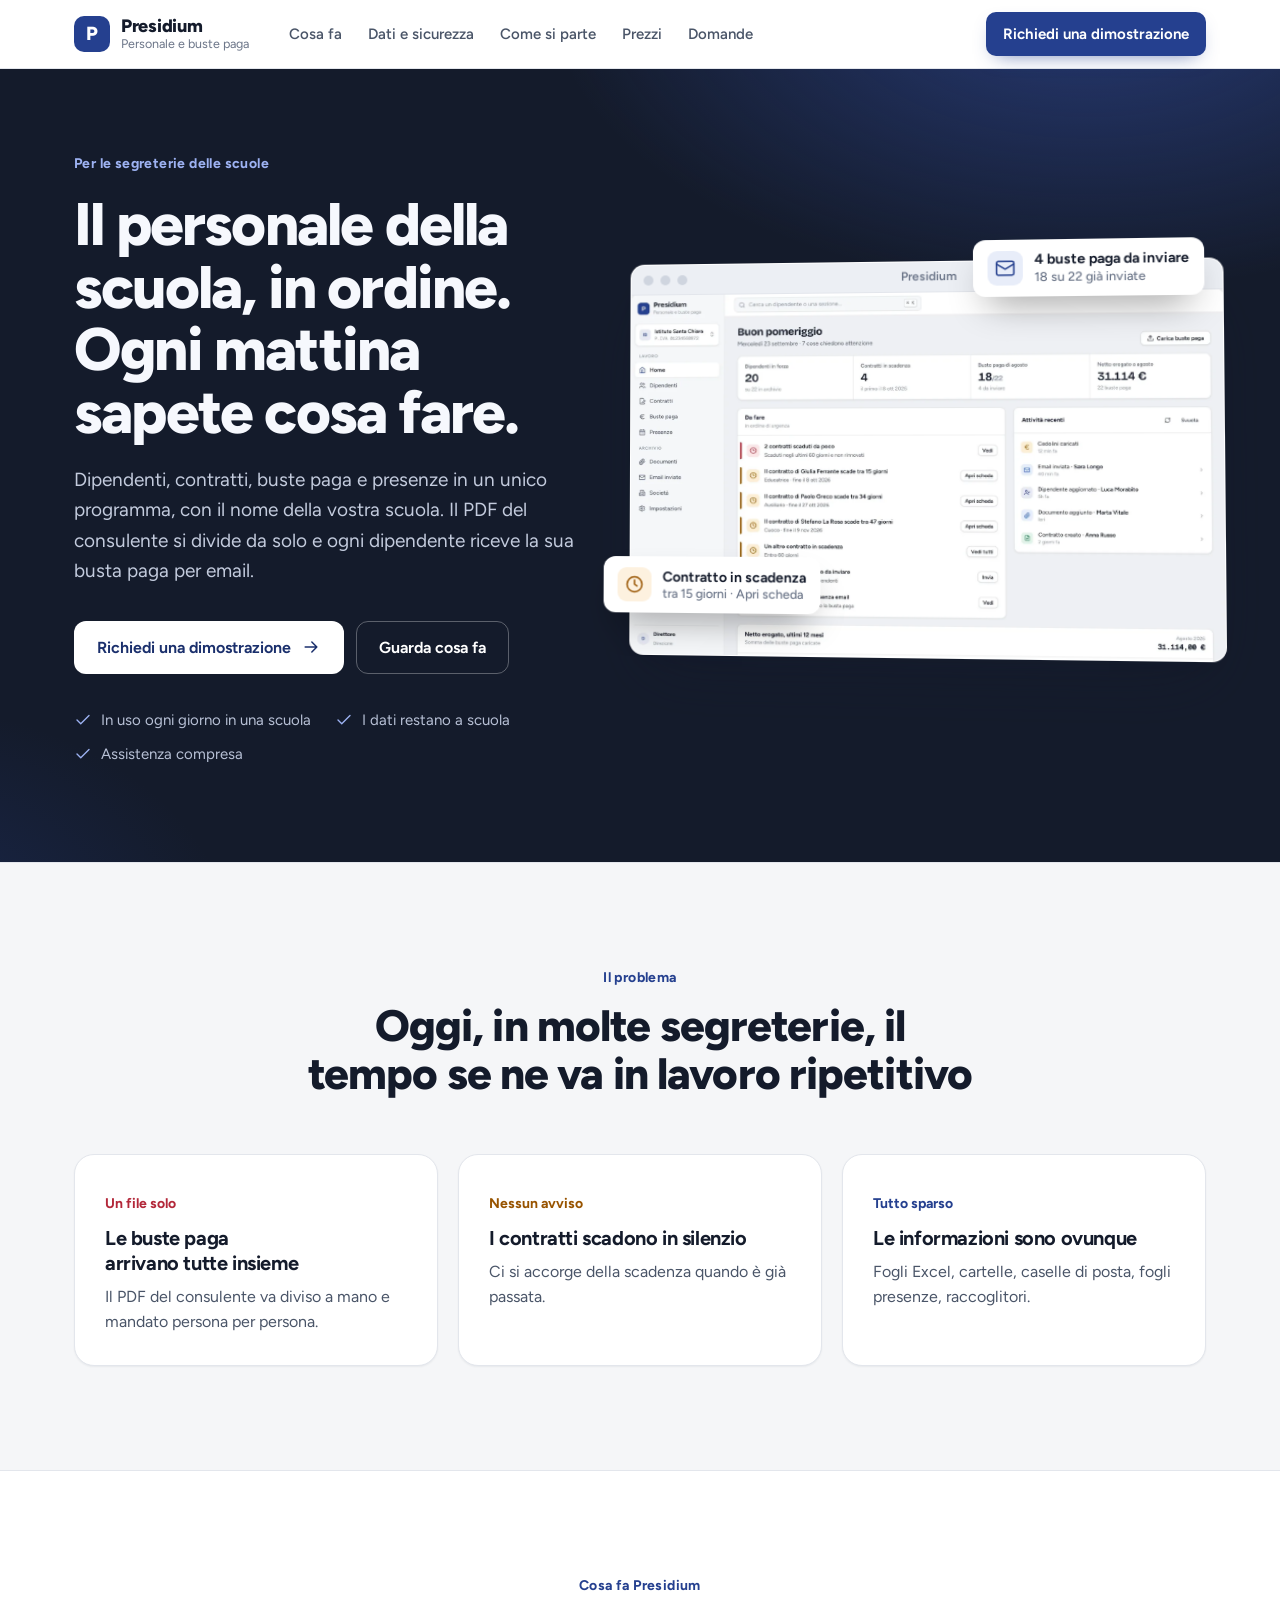
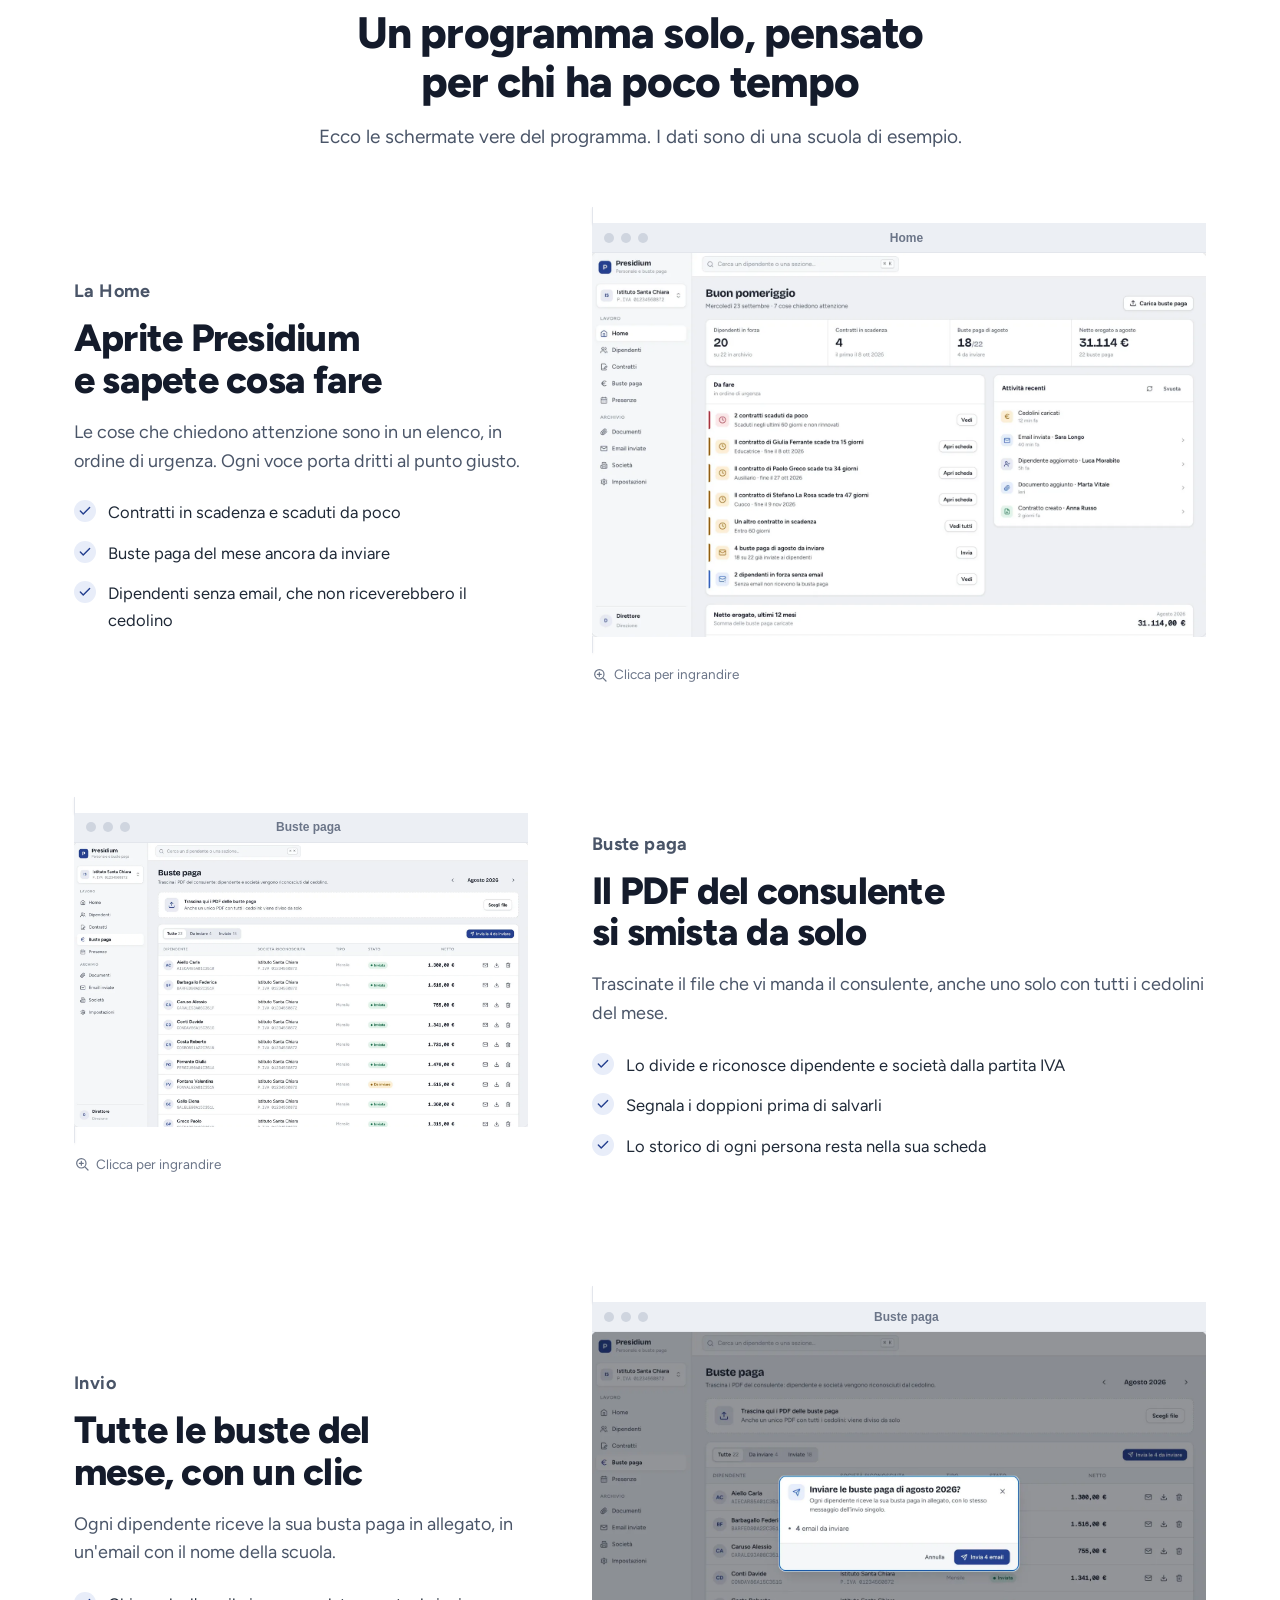
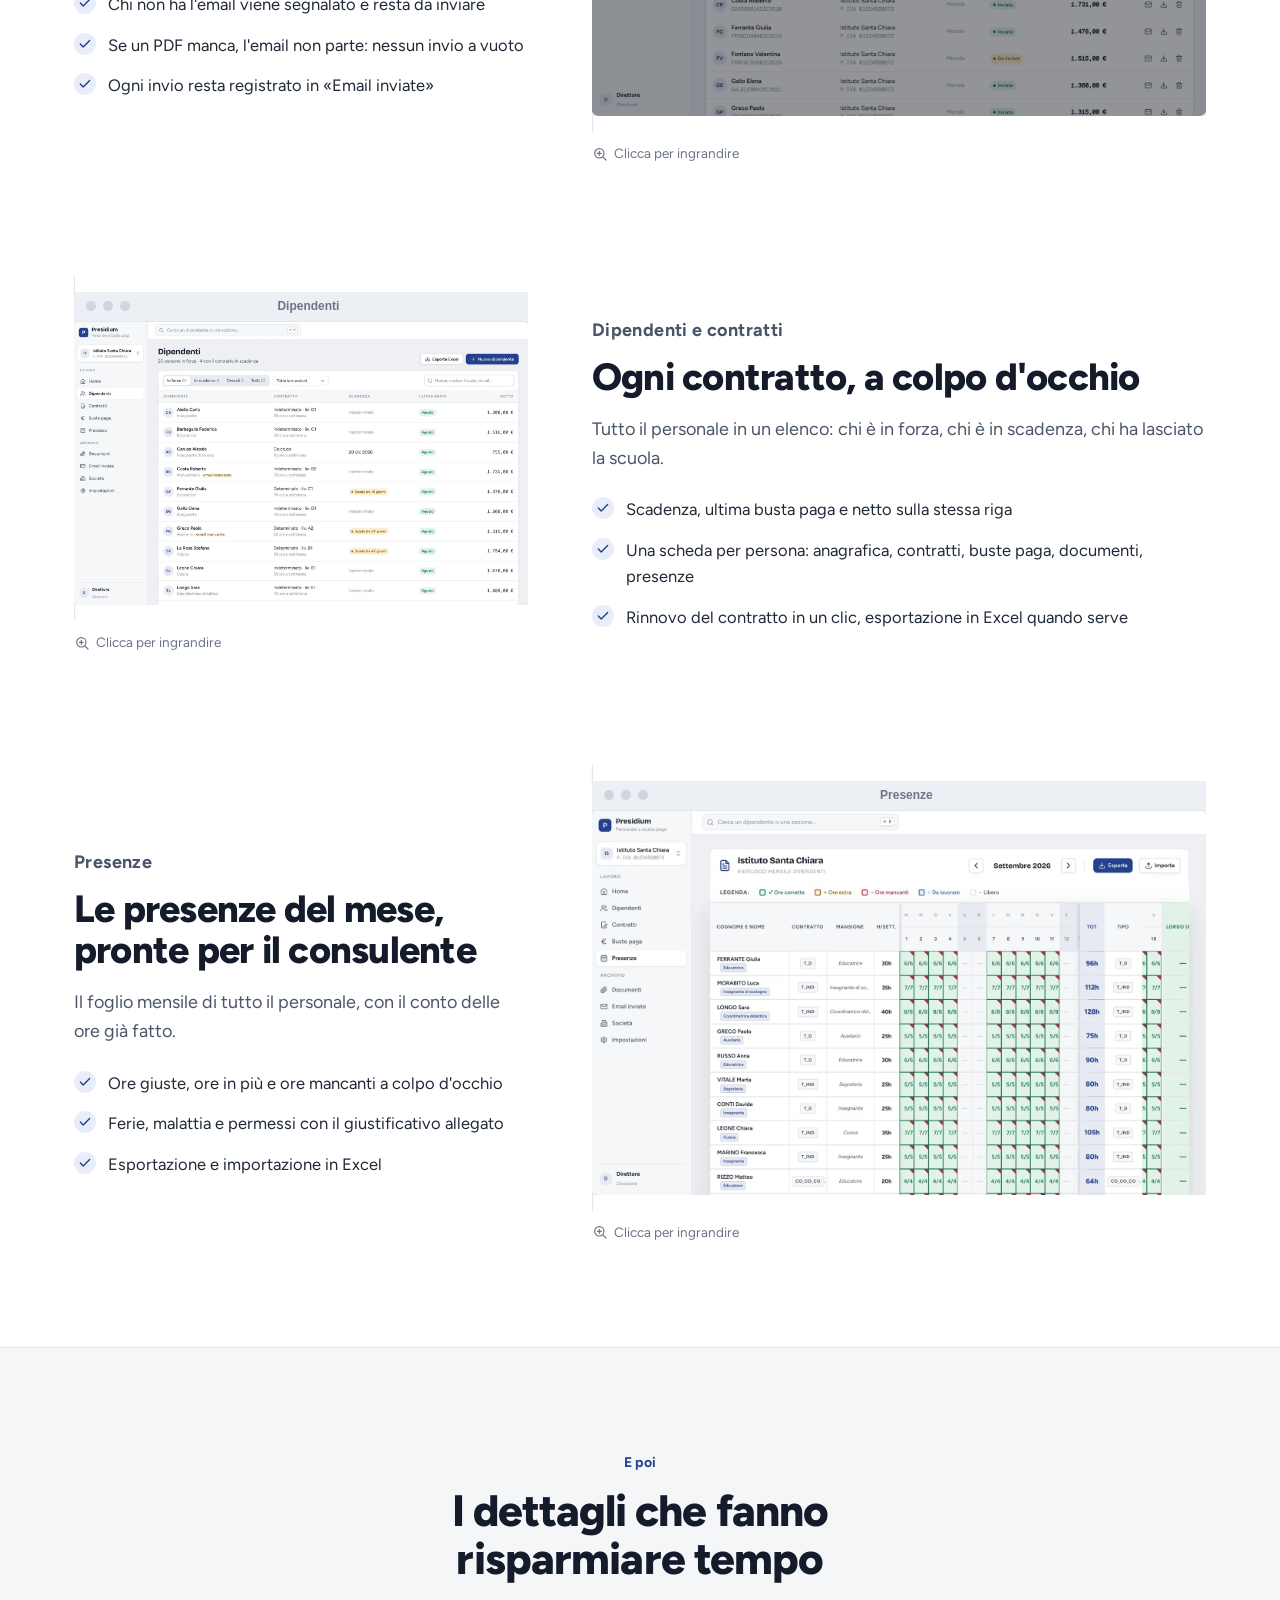
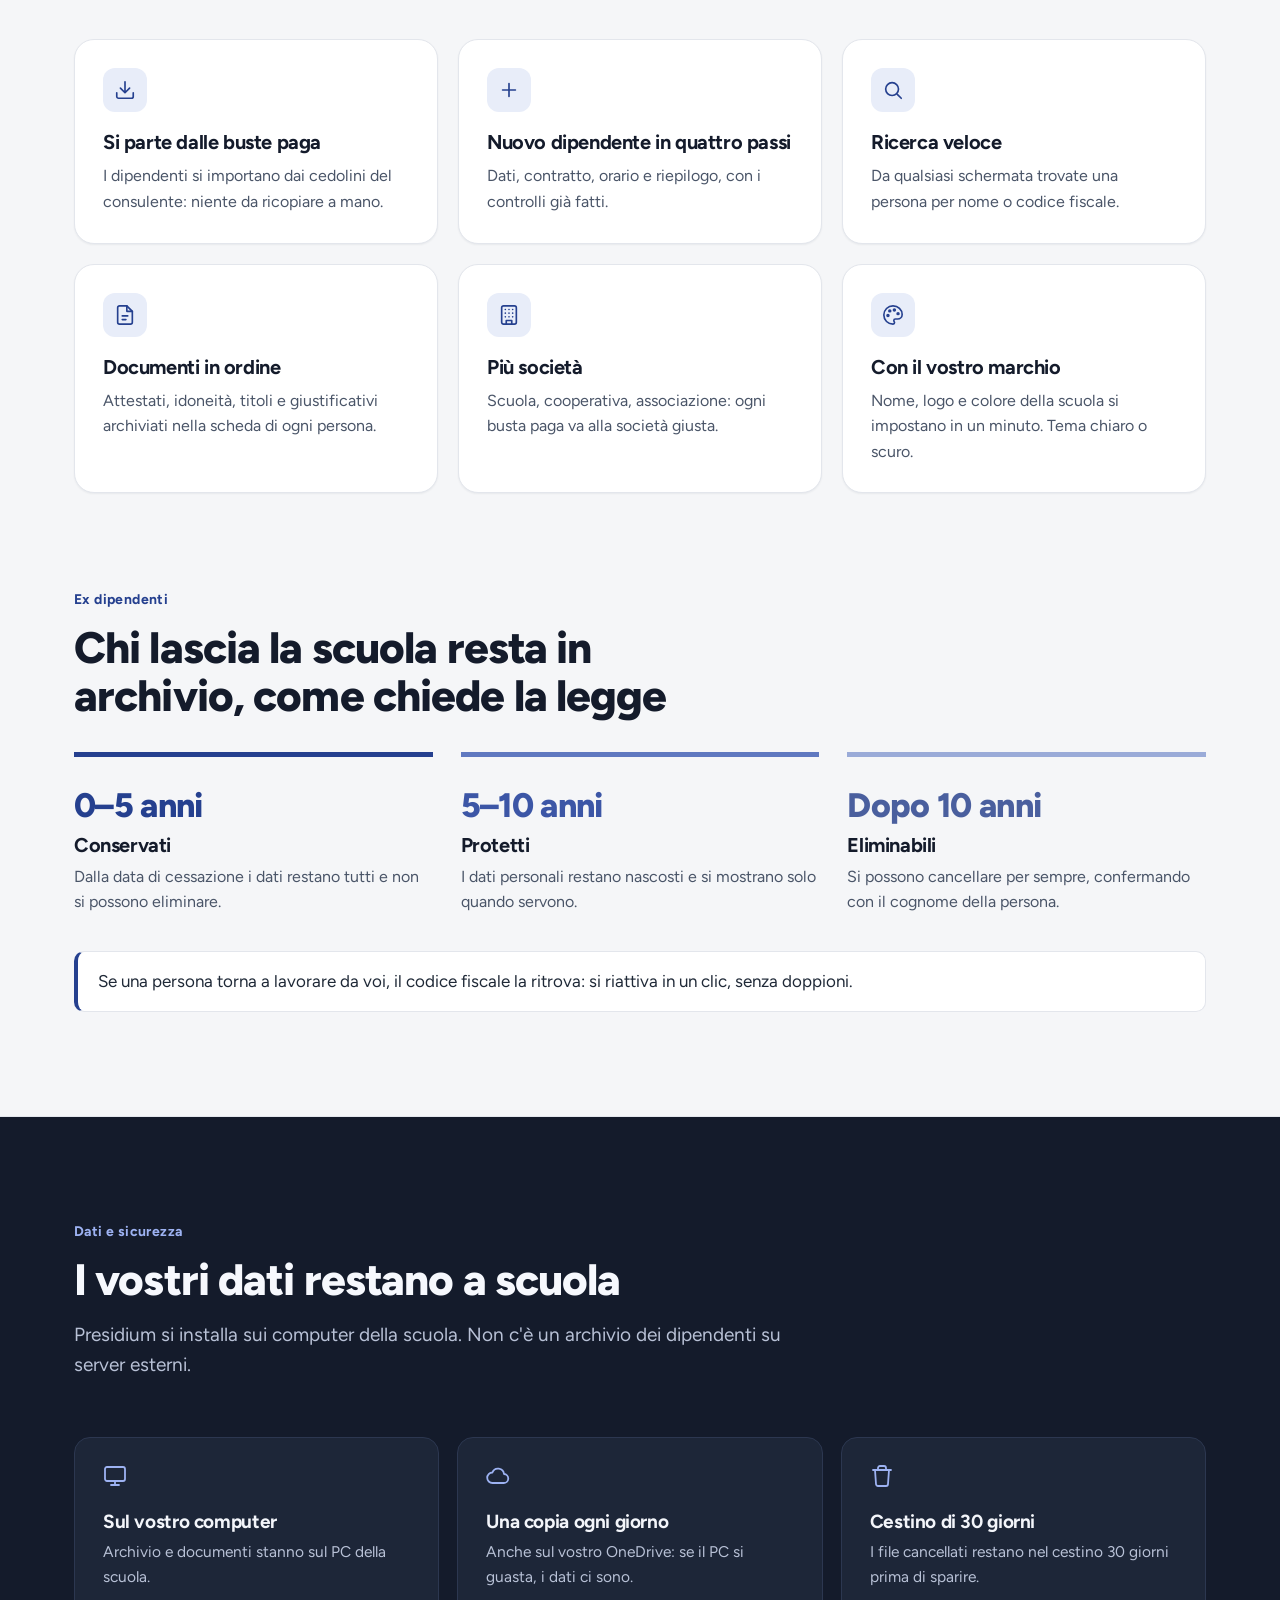
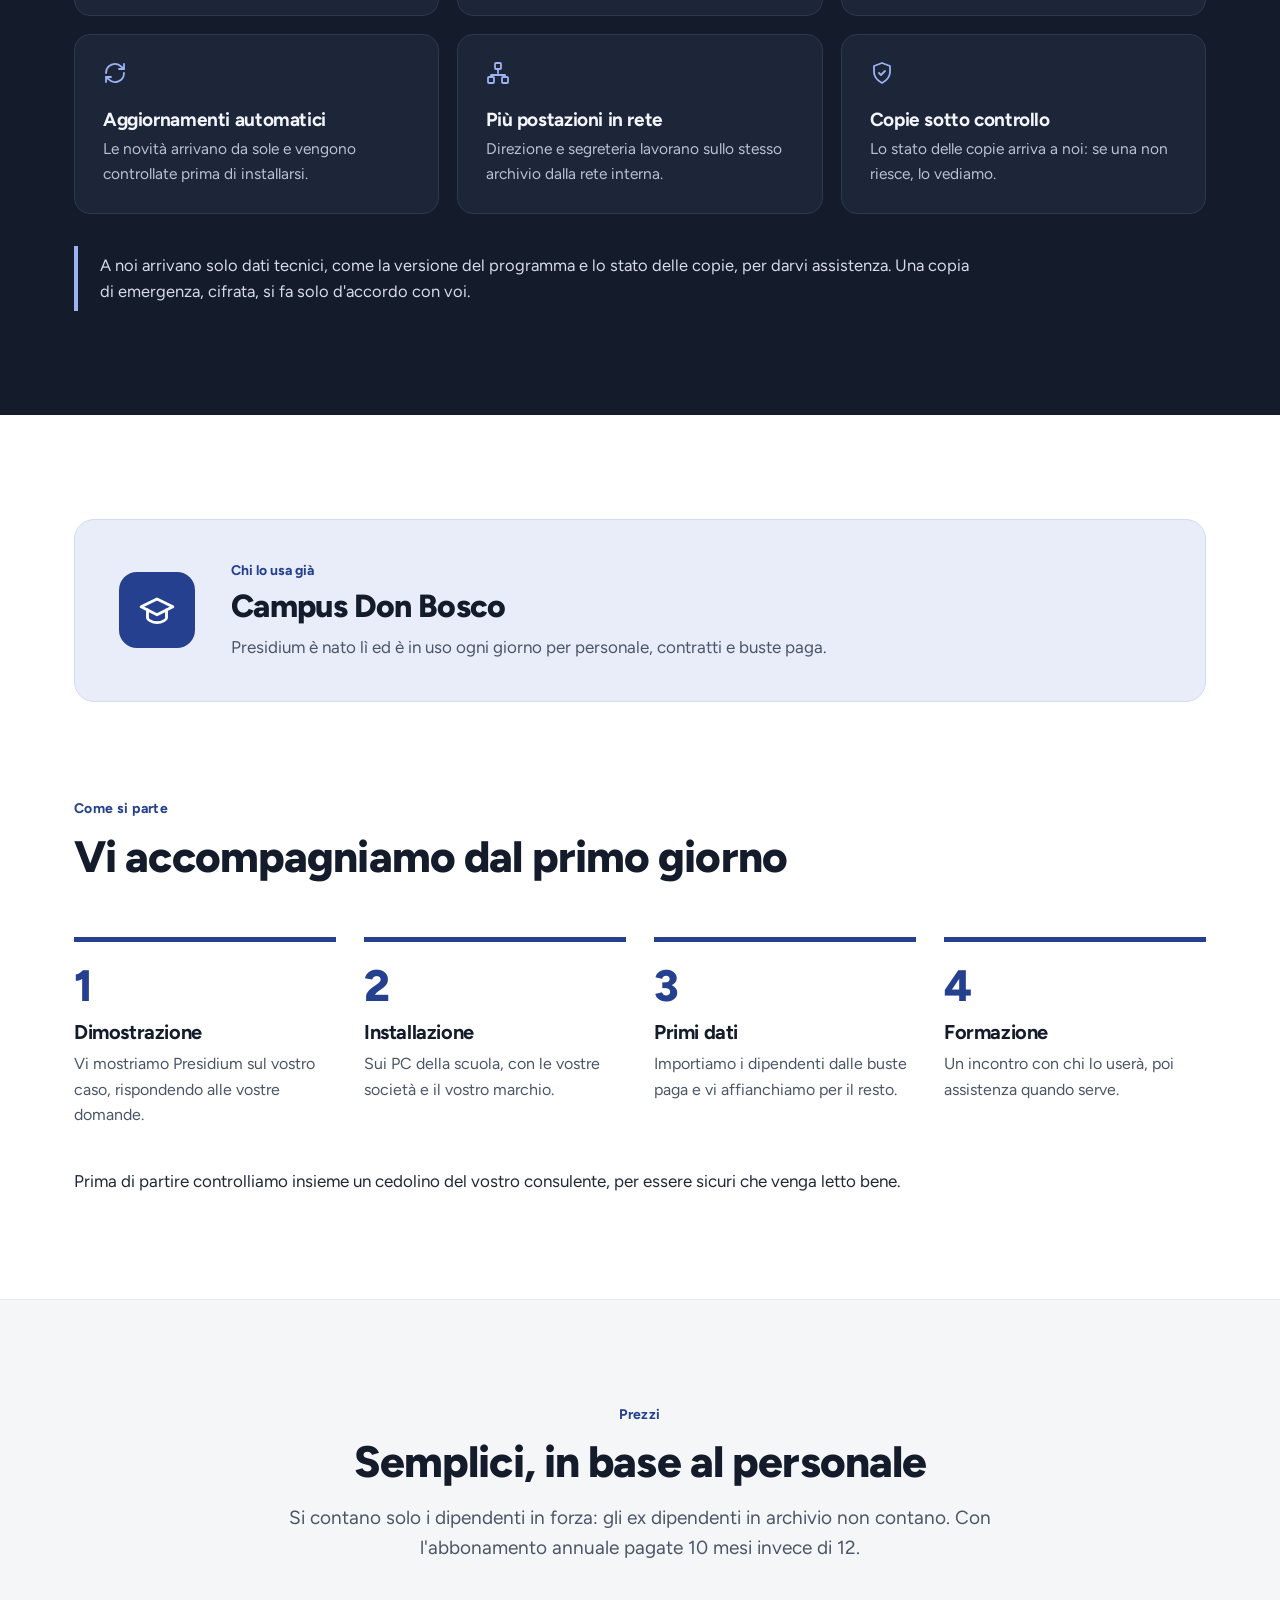
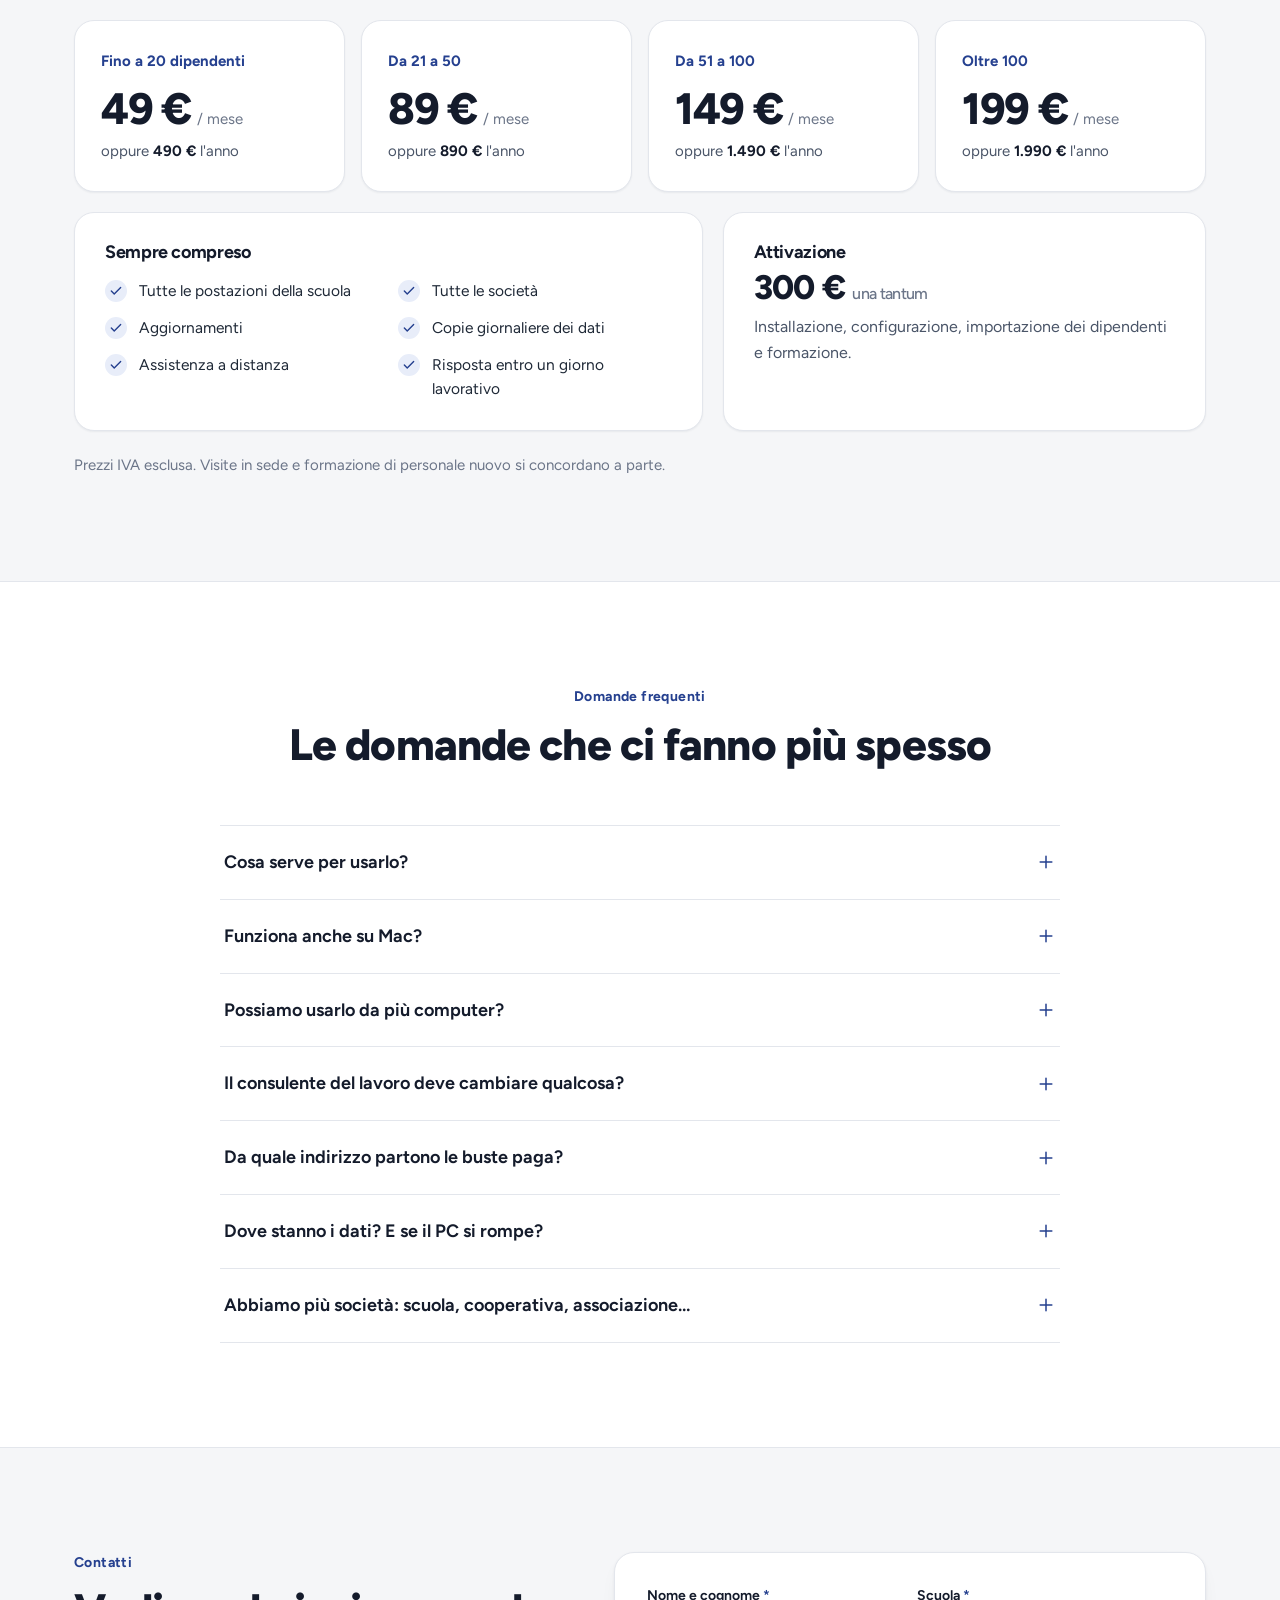
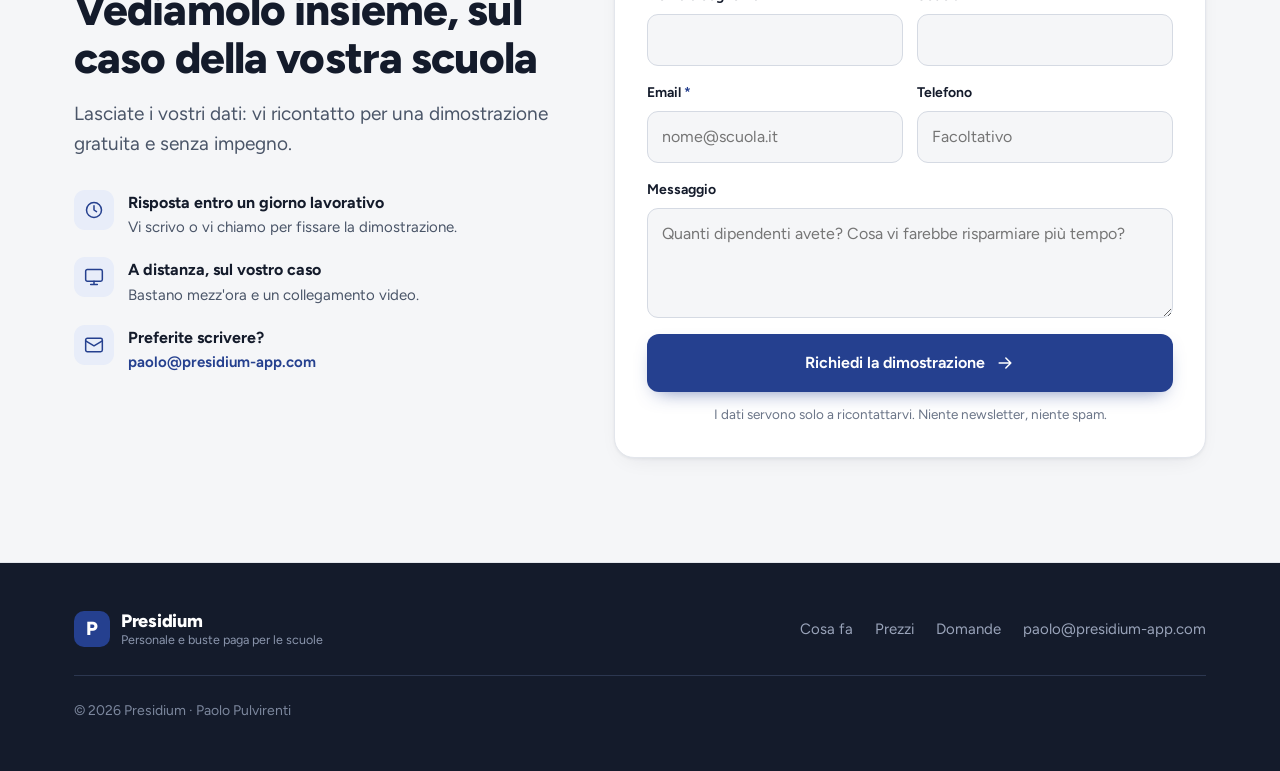
==== commit 3471c4b8: "Sito rifatto: schermate vere, testi corretti, prezzi e domande - Grafica nuova con i colori e il fon" ====
--- a/index.html
+++ b/index.html
@@ -3,395 +3,733 @@
 <head>
 <meta charset="utf-8">
 <meta name="viewport" content="width=device-width, initial-scale=1">
-<meta name="description" content="Presidium — il gestionale del personale per le scuole: anagrafiche, contratti, buste paga, documenti di sicurezza e presenze.">
-<title>Presidium — Il gestionale del personale per la tua scuola</title>
+<title>Presidium — Personale e buste paga per le scuole</title>
+<meta name="description" content="Presidium è il programma per le segreterie delle scuole: dipendenti, contratti, buste paga e presenze in un unico posto. Le buste paga del consulente si dividono e partono da sole. I dati restano a scuola.">
+<meta name="theme-color" content="#141b2b">
+<link rel="canonical" href="https://presidium-app.com/">
+<meta property="og:type" content="website">
+<meta property="og:locale" content="it_IT">
+<meta property="og:url" content="https://presidium-app.com/">
+<meta property="og:title" content="Presidium — Personale e buste paga per le scuole">
+<meta property="og:description" content="Dipendenti, contratti, buste paga e presenze in un unico programma. Ogni mattina l'elenco di cosa fare.">
+<meta property="og:image" content="https://presidium-app.com/img/og.jpg">
+<meta property="og:image:width" content="1200">
+<meta property="og:image:height" content="630">
+<meta name="twitter:card" content="summary_large_image">
+<link rel="icon" href="data:image/svg+xml,%3Csvg xmlns='http://www.w3.org/2000/svg' viewBox='0 0 64 64'%3E%3Crect width='64' height='64' rx='14' fill='%2325408f'/%3E%3Ctext x='32' y='45' font-family='Arial,sans-serif' font-size='36' font-weight='700' fill='white' text-anchor='middle'%3EP%3C/text%3E%3C/svg%3E">
+<link rel="preload" href="fonts/figtree-latin.woff2" as="font" type="font/woff2" crossorigin>
 <style>
+  @font-face{font-family:"Figtree";font-style:normal;font-weight:400 800;font-display:swap;src:url(fonts/figtree-latin.woff2) format("woff2")}
+
   :root{
-    --ink:#0C1A1C; --text:#14231F; --muted:#586762; --subtle:#8A9A94;
-    --bg:#FFFFFF; --bg-2:#F3F7F6; --bg-3:#EAF1F0; --line:#E3EBE9; --line-strong:#D3DEDB;
-    --brand:#0E7C7B; --brand-2:#14B8A6; --brand-ink:#06413F; --brand-soft:#E2F2F0;
-    --amber:#C77A17; --amber-soft:#FBF0DC;
-    --r:14px; --r-sm:10px; --r-lg:22px;
-    --ff:-apple-system,BlinkMacSystemFont,"Segoe UI",Roboto,Helvetica,Arial,sans-serif;
-    --mono:"SF Mono",ui-monospace,Menlo,Consolas,monospace;
-    --shadow:0 1px 3px rgba(12,26,28,.06),0 1px 2px rgba(12,26,28,.04);
-    --shadow-md:0 18px 40px -14px rgba(12,26,28,.18),0 4px 10px rgba(12,26,28,.05);
-    --shadow-lg:0 40px 80px -24px rgba(6,50,48,.45);
+    --ink:#141b2b; --ink-2:#1d2638; --ink-line:#2c3750;
+    --text:#1f2937; --muted:#4a5568; --subtle:#6b7588;
+    --bg:#ffffff; --bg-2:#f5f6f8; --bg-3:#eef1f6; --line:#e3e6ec; --line-2:#d5dae3;
+    --brand:#25408f; --brand-2:#3654b3; --brand-dark:#1a2f6c; --brand-soft:#e8edf9; --brand-light:#9db2f2;
+    --amber:#985400; --amber-soft:#fdf1df; --red:#b3283a; --green:#15803d; --green-soft:#e6f4ea;
+    --r:14px; --r-lg:20px;
+    --ff:"Figtree",-apple-system,BlinkMacSystemFont,"Segoe UI",Roboto,Helvetica,Arial,sans-serif;
+    --shadow-sm:0 1px 2px rgba(20,27,43,.06);
+    --shadow:0 1px 3px rgba(20,27,43,.06),0 8px 24px -12px rgba(20,27,43,.12);
+    --shadow-lg:0 30px 60px -20px rgba(20,27,43,.35),0 12px 24px -12px rgba(20,27,43,.2);
   }
   *{box-sizing:border-box;margin:0;padding:0}
-  html{scroll-behavior:smooth}
-  @media (prefers-reduced-motion:reduce){html{scroll-behavior:auto}*{animation:none!important;transition:none!important}}
-  body.ps{font-family:var(--ff);color:var(--text);background:var(--bg);line-height:1.6;font-size:16px;-webkit-font-smoothing:antialiased;overflow-x:hidden}
-  .ps svg.i{width:24px;height:24px;stroke:currentColor;fill:none;stroke-width:1.7;stroke-linecap:round;stroke-linejoin:round;flex:none}
-  .wrap{max-width:1140px;margin:0 auto;padding:0 24px}
-  a{color:inherit;text-decoration:none}
-  .num{font-variant-numeric:tabular-nums}
-  .eyebrow{display:inline-flex;align-items:center;gap:8px;font-size:12.5px;font-weight:700;letter-spacing:1.3px;text-transform:uppercase;color:var(--brand)}
-  .eyebrow .badge{background:var(--brand-soft);color:var(--brand-ink);padding:3px 9px;border-radius:20px;letter-spacing:.6px}
-
-  /* NAV */
-  .nav{position:sticky;top:0;z-index:50;background:rgba(255,255,255,.82);backdrop-filter:blur(12px);border-bottom:1px solid var(--line)}
-  .nav-in{display:flex;align-items:center;gap:24px;height:66px}
-  .logo{display:flex;align-items:center;gap:10px;font-weight:800;font-size:19px;letter-spacing:-.4px;color:var(--ink)}
-  .logo-mark{width:34px;height:34px;border-radius:10px;display:grid;place-items:center;background:linear-gradient(140deg,var(--brand-2),var(--brand));box-shadow:0 4px 12px rgba(14,124,123,.32)}
-  .logo-mark svg{width:20px;height:20px;stroke:#fff;stroke-width:2}
-  .nav-links{display:flex;gap:26px;margin-left:14px}
-  .nav-links a{font-size:14.5px;font-weight:550;color:var(--muted)}
-  .nav-links a:hover{color:var(--text)}
-  .nav-cta{margin-left:auto;display:flex;align-items:center;gap:10px}
-  .btn{display:inline-flex;align-items:center;justify-content:center;gap:9px;font-family:inherit;font-weight:650;
-    font-size:15px;padding:12px 22px;border-radius:11px;border:1px solid transparent;cursor:pointer;transition:.16s;white-space:nowrap}
-  .btn svg{width:18px;height:18px}
-  .btn-primary{background:linear-gradient(135deg,var(--brand),#0c6a69);color:#fff;box-shadow:0 6px 18px -6px rgba(14,124,123,.5)}
-  .btn-primary:hover{transform:translateY(-1px);box-shadow:0 10px 24px -8px rgba(14,124,123,.6)}
-  .btn-ghost{background:var(--bg);color:var(--text);border-color:var(--line-strong)}
-  .btn-ghost:hover{background:var(--bg-2);border-color:var(--muted)}
-  .btn-light{background:rgba(255,255,255,.12);color:#fff;border-color:rgba(255,255,255,.28)}
-  .btn-light:hover{background:rgba(255,255,255,.2)}
-  .btn-white{background:#fff;color:var(--brand-ink)}
-  .btn-white:hover{transform:translateY(-1px)}
-  .btn-sm{padding:9px 16px;font-size:14px}
-
-  /* HERO */
-  .hero{position:relative;background:radial-gradient(1100px 600px at 78% -10%,#12514F 0%,transparent 55%),linear-gradient(160deg,#0C2321 0%,#0A1B1D 60%,#0C1A1C 100%);color:#EAF4F2;overflow:hidden}
-  .hero::before{content:"";position:absolute;inset:0;background-image:linear-gradient(rgba(255,255,255,.035) 1px,transparent 1px),linear-gradient(90deg,rgba(255,255,255,.035) 1px,transparent 1px);background-size:44px 44px;mask-image:radial-gradient(700px 400px at 75% 10%,#000,transparent 75%);opacity:.6}
-  .hero-in{position:relative;display:grid;grid-template-columns:1.02fr .98fr;gap:52px;align-items:center;padding:78px 0 90px}
-  .hero h1{font-size:clamp(34px,4.4vw,54px);line-height:1.05;letter-spacing:-1.4px;font-weight:820;color:#fff;text-wrap:balance;margin:20px 0 0}
-  .hero h1 .hl{background:linear-gradient(120deg,#2DD4BF,#5EEAD4);-webkit-background-clip:text;background-clip:text;color:transparent}
-  .hero p.sub{margin-top:20px;font-size:18.5px;line-height:1.6;color:#B9CFC9;max-width:520px}
-  .hero-cta{display:flex;gap:13px;margin-top:32px;flex-wrap:wrap}
-  .hero-meta{display:flex;gap:22px;margin-top:30px;flex-wrap:wrap}
-  .hero-meta div{display:flex;align-items:center;gap:9px;font-size:14px;color:#9FBAB3}
-  .hero-meta svg{width:18px;height:18px;color:#2DD4BF}
-
-  /* hero app-preview */
-  .glass{position:relative}
-  .win{background:#0E1F20;border:1px solid rgba(255,255,255,.09);border-radius:16px;box-shadow:var(--shadow-lg);overflow:hidden;transform:perspective(1400px) rotateY(-9deg) rotateX(3deg)}
-  .win-bar{display:flex;align-items:center;gap:7px;padding:12px 14px;background:#0A1717;border-bottom:1px solid rgba(255,255,255,.07)}
-  .win-bar i{width:10px;height:10px;border-radius:50%;background:#2a3a3a}
-  .win-bar .url{margin-left:12px;font-size:11.5px;color:#5f7873;font-family:var(--mono)}
-  .win-body{padding:16px;background:linear-gradient(180deg,#0E1F20,#0B1919);display:flex;flex-direction:column;gap:12px}
-  .pv-tiles{display:grid;grid-template-columns:repeat(3,1fr);gap:10px}
-  .pv-tile{background:#122626;border:1px solid rgba(255,255,255,.06);border-radius:11px;padding:12px}
-  .pv-tile .l{font-size:10.5px;color:#7c968f;font-weight:600}
-  .pv-tile .v{font-size:22px;font-weight:800;color:#fff;letter-spacing:-.5px;margin-top:6px}
-  .pv-tile .v small{font-size:12px;color:#5EEAD4;font-weight:700}
-  .pv-chart{background:#122626;border:1px solid rgba(255,255,255,.06);border-radius:11px;padding:14px}
-  .pv-chart .h{font-size:11px;color:#8aa49d;font-weight:650;margin-bottom:12px}
-  .pv-bars{display:flex;align-items:flex-end;gap:10px;height:78px}
-  .pv-bars span{flex:1;border-radius:5px 5px 0 0;background:linear-gradient(180deg,#2DD4BF,#0E7C7B)}
-  .pv-float{position:absolute;background:#fff;color:var(--text);border-radius:12px;box-shadow:var(--shadow-md);padding:11px 14px;display:flex;align-items:center;gap:10px;font-size:13px;font-weight:600}
-  .pv-float .d{width:32px;height:32px;border-radius:9px;display:grid;place-items:center;flex:none}
-  .pv-float.a{right:-18px;top:26px}
-  .pv-float.b{left:-24px;bottom:34px}
-  .pv-float small{display:block;font-weight:500;color:var(--muted);font-size:11.5px}
-
-  /* logos / trust strip */
-  .strip{border-bottom:1px solid var(--line);background:var(--bg-2)}
-  .strip-in{display:flex;align-items:center;justify-content:center;gap:14px;padding:20px 0;flex-wrap:wrap;color:var(--muted);font-size:14.5px;text-align:center}
-  .strip-in b{color:var(--text);font-weight:700}
-
-  /* SECTION */
-  section.blk{padding:88px 0}
-  .sec-head{max-width:680px;margin:0 auto 52px;text-align:center}
-  .sec-head h2{font-size:clamp(27px,3.4vw,38px);line-height:1.12;letter-spacing:-1px;font-weight:800;margin-top:14px;text-wrap:balance}
-  .sec-head p{margin-top:15px;font-size:17.5px;color:var(--muted)}
-
-  /* FEATURES */
-  .feat{display:grid;grid-template-columns:repeat(3,1fr);gap:20px}
-  .fcard{background:var(--bg);border:1px solid var(--line);border-radius:var(--r);padding:26px;transition:.18s;position:relative}
-  .fcard:hover{border-color:var(--brand);box-shadow:var(--shadow-md);transform:translateY(-3px)}
-  .fico{width:50px;height:50px;border-radius:13px;display:grid;place-items:center;background:var(--brand-soft);color:var(--brand);margin-bottom:18px}
-  .fico svg{width:25px;height:25px}
-  .fcard h3{font-size:18.5px;font-weight:730;letter-spacing:-.3px}
-  .fcard p{margin-top:9px;color:var(--muted);font-size:15px;line-height:1.6}
-
-  /* BENEFITS band */
-  .band{background:var(--bg-2);border-top:1px solid var(--line);border-bottom:1px solid var(--line)}
-  .bene{display:grid;grid-template-columns:repeat(3,1fr);gap:32px}
-  .bene .b{display:flex;flex-direction:column;gap:10px}
-  .bene .bi{width:44px;height:44px;border-radius:12px;display:grid;place-items:center;background:#fff;border:1px solid var(--line);color:var(--brand)}
-  .bene .bi svg{width:22px;height:22px}
-  .bene h3{font-size:18px;font-weight:720;letter-spacing:-.3px}
-  .bene p{color:var(--muted);font-size:15px}
-
-  /* STEPS */
-  .steps{display:grid;grid-template-columns:repeat(3,1fr);gap:22px;counter-reset:s}
-  .step{background:var(--bg);border:1px solid var(--line);border-radius:var(--r);padding:28px 24px;position:relative}
-  .step::before{counter-increment:s;content:"0" counter(s);font-size:15px;font-weight:800;color:var(--brand);font-family:var(--mono);letter-spacing:1px}
-  .step h3{margin-top:12px;font-size:19px;font-weight:730;letter-spacing:-.3px}
-  .step p{margin-top:8px;color:var(--muted);font-size:15px}
-
-  /* DEMO band */
-  .demo{background:radial-gradient(800px 400px at 20% 0%,#12514F,transparent 60%),linear-gradient(150deg,#0C2321,#0A1B1D);color:#fff;border-radius:var(--r-lg);padding:56px;display:flex;align-items:center;justify-content:space-between;gap:32px;flex-wrap:wrap;box-shadow:var(--shadow-lg)}
-  .demo h2{font-size:clamp(24px,3vw,33px);letter-spacing:-.8px;font-weight:800;text-wrap:balance;max-width:560px}
-  .demo p{margin-top:12px;color:#AEC8C2;font-size:16.5px;max-width:520px}
-
-  /* CONTACT */
-  #contatti{scroll-margin-top:80px}
-  .contact{display:grid;grid-template-columns:.9fr 1.1fr;gap:44px;align-items:start}
-  .contact-left h2{font-size:clamp(26px,3.2vw,36px);letter-spacing:-.9px;font-weight:820;line-height:1.1;text-wrap:balance}
-  .contact-left p{margin-top:16px;color:var(--muted);font-size:16.5px}
-  .clist{margin-top:26px;display:flex;flex-direction:column;gap:16px}
-  .clist .ci{display:flex;gap:13px;align-items:flex-start}
-  .clist .ci .k{width:38px;height:38px;border-radius:10px;background:var(--brand-soft);color:var(--brand);display:grid;place-items:center;flex:none}
-  .clist .ci .k svg{width:19px;height:19px}
-  .clist .ci b{font-weight:680;font-size:15.5px}
-  .clist .ci span{display:block;color:var(--muted);font-size:14px}
-  .form-card{background:var(--bg);border:1px solid var(--line);border-radius:var(--r-lg);padding:30px;box-shadow:var(--shadow-md)}
+  html{scroll-behavior:smooth;-webkit-text-size-adjust:100%}
+  body{font-family:var(--ff);color:var(--text);background:var(--bg);font-size:17px;line-height:1.6;-webkit-font-smoothing:antialiased;overflow-x:hidden}
+  img{max-width:100%;display:block}
+  a{color:inherit}
+  :focus-visible{outline:3px solid var(--brand-light);outline-offset:2px;border-radius:6px}
+  .wrap{max-width:1180px;margin:0 auto;padding:0 24px}
+  .sr{position:absolute;width:1px;height:1px;overflow:hidden;clip:rect(0 0 0 0);white-space:nowrap}
+  svg.i{width:20px;height:20px;stroke:currentColor;fill:none;stroke-width:1.8;stroke-linecap:round;stroke-linejoin:round;flex:none}
+
+  /* type */
+  .kicker{font-size:14px;font-weight:700;letter-spacing:.4px;color:var(--brand)}
+  h1,h2,h3{color:var(--ink);letter-spacing:-.02em;text-wrap:balance}
+  h2{font-size:clamp(30px,3.6vw,44px);line-height:1.1;font-weight:800}
+  h3{font-size:20px;line-height:1.25;font-weight:700}
+  .lead{font-size:19px;color:var(--muted);line-height:1.6}
+
+  /* buttons */
+  .btn{display:inline-flex;align-items:center;justify-content:center;gap:10px;font:inherit;font-size:16px;font-weight:650;padding:13px 22px;border-radius:12px;border:1px solid transparent;cursor:pointer;text-decoration:none;transition:background .15s,border-color .15s,transform .15s,box-shadow .15s;white-space:nowrap}
+  .btn-primary{background:var(--brand);color:#fff;box-shadow:0 8px 20px -10px rgba(37,64,143,.7)}
+  .btn-primary:hover{background:var(--brand-dark)}
+  .btn-white{background:#fff;color:var(--brand-dark)}
+  .btn-white:hover{background:var(--brand-soft)}
+  .btn-outline{background:transparent;color:#fff;border-color:rgba(255,255,255,.3)}
+  .btn-outline:hover{background:rgba(255,255,255,.08);border-color:rgba(255,255,255,.5)}
+  .btn-sm{padding:9px 16px;font-size:15px;border-radius:10px}
+
+  /* nav */
+  .nav{position:sticky;top:0;z-index:50;background:rgba(255,255,255,.9);backdrop-filter:saturate(160%) blur(12px);-webkit-backdrop-filter:saturate(160%) blur(12px);border-bottom:1px solid var(--line)}
+  .nav-in{display:flex;align-items:center;gap:28px;height:68px}
+  .logo{display:flex;align-items:center;gap:11px;text-decoration:none;color:var(--ink)}
+  .logo-mark{width:36px;height:36px;border-radius:10px;background:var(--brand);color:#fff;display:grid;place-items:center;font-weight:800;font-size:19px}
+  .logo b{display:block;font-size:18px;font-weight:800;letter-spacing:-.3px;line-height:1.1}
+  .logo small{display:block;font-size:12.5px;color:var(--subtle);line-height:1.2}
+  .nav-links{display:flex;gap:26px;margin-left:12px}
+  .nav-links a{font-size:15px;font-weight:550;color:var(--muted);text-decoration:none}
+  .nav-links a:hover{color:var(--ink)}
+  .nav .btn{margin-left:auto}
+
+  /* hero */
+  .hero{background:var(--ink);color:#e7ebf4;position:relative;overflow:hidden}
+  .hero::before{content:"";position:absolute;inset:0;background:radial-gradient(900px 500px at 85% -10%,rgba(54,84,179,.55),transparent 60%),radial-gradient(600px 400px at -10% 110%,rgba(37,64,143,.35),transparent 60%)}
+  .hero-in{position:relative;display:grid;grid-template-columns:minmax(0,1fr) minmax(0,1.15fr);gap:56px;align-items:center;padding-top:84px;padding-bottom:96px}
+  .hero .kicker{color:var(--brand-light)}
+  .hero h1{color:#f6f8fd;font-size:clamp(38px,4.8vw,60px);line-height:1.04;font-weight:800;letter-spacing:-.03em;margin-top:18px}
+  .hero .lead{color:#c3cbdd;margin-top:22px;max-width:540px}
+  .hero-cta{display:flex;gap:12px;margin-top:34px;flex-wrap:wrap}
+  .hero-facts{display:flex;flex-wrap:wrap;gap:10px 24px;margin-top:34px;list-style:none}
+  .hero-facts li{display:flex;align-items:center;gap:9px;font-size:15px;color:#b8c1d6}
+  .hero-facts svg{color:var(--brand-light);width:18px;height:18px}
+
+  .shot{position:relative}
+  .frame{background:#fff;border-radius:14px;overflow:hidden;box-shadow:var(--shadow-lg);border:1px solid rgba(255,255,255,.08)}
+  .frame-bar{display:flex;align-items:center;gap:7px;height:30px;padding:0 12px;background:#eceff4;border-bottom:1px solid var(--line)}
+  .frame-bar i{width:10px;height:10px;border-radius:50%;background:#cfd5df}
+  .frame-bar span{margin-left:auto;margin-right:auto;font-size:12px;color:var(--subtle);font-weight:600;transform:translateX(-18px)}
+  .frame img{width:100%;height:auto;aspect-ratio:16/10;object-fit:cover;object-position:top left}
+  .hero .shot{transform:perspective(1600px) rotateY(-6deg) rotateX(2deg);transform-origin:left center}
+  .chip{position:absolute;display:flex;align-items:center;gap:11px;background:#fff;color:var(--ink);border-radius:12px;padding:11px 14px;box-shadow:0 18px 36px -14px rgba(0,0,0,.45);font-size:14px;font-weight:650;line-height:1.25}
+  .chip small{display:block;font-weight:500;color:var(--subtle);font-size:12.5px}
+  .chip .dot{width:34px;height:34px;border-radius:9px;display:grid;place-items:center;flex:none}
+  .chip.c1{left:-26px;bottom:42px}
+  .chip.c2{right:18px;top:-20px}
+
+  /* sections */
+  section{scroll-margin-top:72px}
+  .blk{padding:104px 0}
+  .blk.alt{background:var(--bg-2);border-top:1px solid var(--line);border-bottom:1px solid var(--line)}
+  .head{max-width:720px;margin-bottom:56px}
+  .head.center{margin-left:auto;margin-right:auto;text-align:center}
+  .head h2{margin-top:12px}
+  .head .lead{margin-top:16px}
+
+  /* problems */
+  .probs{display:grid;grid-template-columns:repeat(3,1fr);gap:20px}
+  .prob{background:#fff;border:1px solid var(--line);border-radius:var(--r-lg);padding:30px;box-shadow:var(--shadow-sm)}
+  .prob .tag{font-size:14px;font-weight:700}
+  .prob h3{margin-top:10px}
+  .prob p{margin-top:8px;color:var(--muted);font-size:16px}
+
+  /* features */
+  .feature{display:grid;grid-template-columns:minmax(0,.85fr) minmax(0,1.15fr);gap:64px;align-items:center}
+  .feature + .feature{margin-top:112px}
+  .feature.flip .f-text{order:2}
+  .f-text h2{font-size:clamp(28px,3vw,38px);margin-top:12px}
+  .f-text > p{margin-top:16px;color:var(--muted);font-size:18px}
+  .ticks{list-style:none;margin-top:24px;display:flex;flex-direction:column;gap:14px}
+  .ticks li{display:flex;gap:12px;align-items:flex-start;font-size:16.5px;color:var(--text)}
+  .ticks li svg{width:22px;height:22px;color:var(--brand);background:var(--brand-soft);border-radius:50%;padding:4px;margin-top:1px;stroke-width:2.4}
+  .zoom{display:block;width:100%;padding:0;border:0;background:none;cursor:zoom-in;text-align:left;border-radius:14px}
+  .zoom .frame{box-shadow:var(--shadow);border:1px solid var(--line);transition:transform .2s,box-shadow .2s}
+  .zoom:hover .frame{transform:translateY(-3px);box-shadow:var(--shadow-lg)}
+  .zoom-hint{display:flex;align-items:center;gap:6px;margin-top:12px;font-size:13.5px;color:var(--subtle)}
+  .zoom-hint svg{width:16px;height:16px}
+
+  /* small cards */
+  .cards{display:grid;grid-template-columns:repeat(3,1fr);gap:20px}
+  .card{background:#fff;border:1px solid var(--line);border-radius:var(--r-lg);padding:28px;box-shadow:var(--shadow-sm)}
+  .card .ico{width:44px;height:44px;border-radius:12px;background:var(--brand-soft);color:var(--brand);display:grid;place-items:center;margin-bottom:18px}
+  .card .ico svg{width:22px;height:22px}
+  .card p{margin-top:8px;color:var(--muted);font-size:16px}
+
+  /* archive timeline */
+  .timeline{display:grid;grid-template-columns:repeat(3,1fr);gap:28px;margin-top:8px}
+  .tl{border-top:5px solid var(--brand);padding-top:24px}
+  .tl:nth-child(2){border-color:#5f78c0}
+  .tl:nth-child(3){border-color:#9aabd8}
+  .tl .yrs{font-size:34px;font-weight:800;color:var(--brand);letter-spacing:-.02em;line-height:1.1}
+  .tl h3{margin-top:8px}
+  .tl p{margin-top:6px;color:var(--muted);font-size:16px}
+  .note{margin-top:36px;font-size:17px;color:var(--text);background:#fff;border:1px solid var(--line);border-left:4px solid var(--brand);border-radius:10px;padding:16px 20px}
+
+  /* dark section */
+  .dark{background:var(--ink);color:#d5dbe8}
+  .dark h2{color:#f6f8fd}
+  .dark .kicker{color:var(--brand-light)}
+  .dark .lead{color:#b8c1d6}
+  .dcards{display:grid;grid-template-columns:repeat(3,1fr);gap:18px}
+  .dcard{background:var(--ink-2);border:1px solid var(--ink-line);border-radius:16px;padding:26px 28px}
+  .dcard svg{color:var(--brand-light);width:24px;height:24px}
+  .dcard h3{color:#f3f5fa;margin-top:14px;font-size:19px}
+  .dcard p{color:#b8c1d6;margin-top:6px;font-size:15.5px}
+  .privacy{margin-top:32px;border-left:4px solid var(--brand-light);padding:6px 0 6px 22px;color:#d5dbe8;font-size:16.5px;max-width:900px}
+
+  /* reference */
+  .ref{display:grid;grid-template-columns:auto 1fr;gap:36px;align-items:center;background:var(--brand-soft);border:1px solid #d3dcf3;border-radius:var(--r-lg);padding:40px 44px}
+  .ref .badge{width:76px;height:76px;border-radius:18px;background:var(--brand);color:#fff;display:grid;place-items:center}
+  .ref .badge svg{width:38px;height:38px}
+  .ref p.k{font-size:14px;font-weight:700;color:var(--brand)}
+  .ref h3{font-size:clamp(24px,2.6vw,32px);margin-top:4px;font-weight:800}
+  .ref p.d{margin-top:8px;color:var(--muted);font-size:17px}
+
+  /* steps */
+  .steps{display:grid;grid-template-columns:repeat(4,1fr);gap:28px;list-style:none;counter-reset:s}
+  .step{border-top:5px solid var(--brand);padding-top:22px;counter-increment:s}
+  .step::before{content:counter(s);display:block;font-size:44px;font-weight:800;color:var(--brand);line-height:1}
+  .step h3{margin-top:12px}
+  .step p{margin-top:6px;color:var(--muted);font-size:16px}
+  .steps-note{margin-top:40px;font-size:17px;color:var(--text)}
+
+  /* pricing */
+  .tiers{display:grid;grid-template-columns:repeat(4,1fr);gap:16px}
+  .tier{background:#fff;border:1px solid var(--line);border-radius:var(--r-lg);padding:28px 26px;display:flex;flex-direction:column;box-shadow:var(--shadow-sm)}
+  .tier .who{font-size:15px;font-weight:700;color:var(--brand)}
+  .tier .price{margin-top:14px;display:flex;align-items:baseline;gap:6px;color:var(--ink)}
+  .tier .price b{font-size:44px;font-weight:800;letter-spacing:-.03em;line-height:1}
+  .tier .price span{color:var(--subtle);font-size:15px}
+  .tier .year{margin-top:8px;font-size:15px;color:var(--muted)}
+  .tier .year b{color:var(--ink)}
+  .included{display:grid;grid-template-columns:1.3fr 1fr;gap:20px;margin-top:20px}
+  .box{background:#fff;border:1px solid var(--line);border-radius:var(--r-lg);padding:28px 30px;box-shadow:var(--shadow-sm)}
+  .box h3{font-size:18px}
+  .box .ticks{margin-top:16px;display:grid;grid-template-columns:1fr 1fr;gap:12px 20px}
+  .box .ticks li{font-size:15.5px}
+  .box p{margin-top:8px;color:var(--muted);font-size:16px}
+  .box .big{font-size:34px;font-weight:800;color:var(--ink);letter-spacing:-.02em;margin-top:6px;line-height:1.1}
+  .price-note{margin-top:22px;font-size:15px;color:var(--subtle)}
+
+  /* faq */
+  .faq{max-width:840px;margin:0 auto;border-top:1px solid var(--line)}
+  .faq details{border-bottom:1px solid var(--line)}
+  .faq summary{list-style:none;cursor:pointer;display:flex;justify-content:space-between;gap:20px;align-items:center;padding:22px 4px;font-size:18px;font-weight:650;color:var(--ink)}
+  .faq summary::-webkit-details-marker{display:none}
+  .faq summary svg{transition:transform .2s;color:var(--brand)}
+  .faq details[open] summary svg{transform:rotate(45deg)}
+  .faq details p{padding:0 4px 24px;color:var(--muted);font-size:16.5px;max-width:740px}
+
+  /* contact */
+  .contact{display:grid;grid-template-columns:minmax(0,.9fr) minmax(0,1.1fr);gap:56px;align-items:start}
+  .contact .lead{margin-top:16px}
+  .clist{list-style:none;margin-top:30px;display:flex;flex-direction:column;gap:18px}
+  .clist li{display:flex;gap:14px;align-items:flex-start}
+  .clist .k{width:40px;height:40px;border-radius:11px;background:var(--brand-soft);color:var(--brand);display:grid;place-items:center;flex:none}
+  .clist b{display:block;font-size:16px;color:var(--ink)}
+  .clist span{display:block;color:var(--muted);font-size:15px}
+  .clist a{color:var(--brand);font-weight:650;text-decoration:none}
+  .clist a:hover{text-decoration:underline}
+  .form-card{background:#fff;border:1px solid var(--line);border-radius:var(--r-lg);padding:32px;box-shadow:var(--shadow)}
   .frow{display:grid;grid-template-columns:1fr 1fr;gap:14px}
   .fg{display:flex;flex-direction:column;gap:7px;margin-bottom:16px}
-  .fg label{font-size:13.5px;font-weight:650;color:var(--text)}
+  .fg label{font-size:14px;font-weight:650;color:var(--ink)}
   .fg label .req{color:var(--brand)}
-  .fg input,.fg textarea{font-family:inherit;font-size:15px;color:var(--text);background:var(--bg-2);border:1px solid var(--line-strong);
-    border-radius:11px;padding:12px 14px;outline:none;width:100%;transition:.15s}
-  .fg input:focus,.fg textarea:focus{border-color:var(--brand);box-shadow:0 0 0 4px var(--brand-soft);background:#fff}
-  .fg textarea{resize:vertical;min-height:110px;line-height:1.55}
-  .hp{position:absolute;left:-9999px}
-  .form-note{font-size:12.5px;color:var(--subtle);margin-top:4px;text-align:center}
-  .form-msg{display:none;text-align:center;padding:30px 10px}
-  .form-msg .ok{width:64px;height:64px;border-radius:50%;background:var(--brand-soft);color:var(--brand);display:grid;place-items:center;margin:0 auto 18px}
-  .form-msg .ok svg{width:32px;height:32px;stroke-width:2.2}
-  .form-msg h3{font-size:22px;font-weight:780;letter-spacing:-.4px}
-  .form-msg p{color:var(--muted);margin-top:8px}
-  .form-err{display:none;margin-top:12px;font-size:13.5px;color:#B4341F;background:#FBEAE7;border:1px solid #F3C9C1;padding:10px 13px;border-radius:10px}
-
-  /* FOOTER */
-  footer.ft{background:var(--ink);color:#9FBAB3;padding:44px 0}
-  .ft-in{display:flex;align-items:center;justify-content:space-between;gap:20px;flex-wrap:wrap}
+  .fg input,.fg textarea{font:inherit;font-size:16px;color:var(--text);background:var(--bg-2);border:1px solid var(--line-2);border-radius:11px;padding:12px 14px;width:100%;transition:border-color .15s,box-shadow .15s,background .15s}
+  .fg input:focus,.fg textarea:focus{outline:none;border-color:var(--brand);box-shadow:0 0 0 4px var(--brand-soft);background:#fff}
+  .fg textarea{resize:vertical;min-height:110px}
+  .hp{position:absolute;left:-9999px;width:1px;height:1px;opacity:0}
+  .form-note{font-size:13.5px;color:var(--subtle);margin-top:12px;text-align:center}
+  .form-err{display:none;margin-top:12px;font-size:14.5px;color:var(--red);background:#fbeaec;border:1px solid #f1c6cc;padding:11px 14px;border-radius:10px}
+  .form-ok{display:none;text-align:center;padding:36px 10px}
+  .form-ok .okc{width:64px;height:64px;border-radius:50%;background:var(--green-soft);color:var(--green);display:grid;place-items:center;margin:0 auto 18px}
+  .form-ok .okc svg{width:30px;height:30px;stroke-width:2.4}
+  .form-ok h3{font-size:22px}
+  .form-ok p{color:var(--muted);margin-top:8px}
+
+  /* footer */
+  .ft{background:var(--ink);color:#9aa4ba;padding:48px 0;font-size:15px}
+  .ft-in{display:flex;justify-content:space-between;align-items:center;gap:24px;flex-wrap:wrap}
   .ft .logo{color:#fff}
-  .ft small{font-size:13px;color:#6d8580}
-  .ft-links{display:flex;gap:22px;font-size:14px}
+  .ft .logo small{color:#8b96ad}
+  .ft-links{display:flex;gap:22px;flex-wrap:wrap}
+  .ft-links a{text-decoration:none}
   .ft-links a:hover{color:#fff}
-
-  .reveal{opacity:0;transform:translateY(16px);transition:opacity .6s ease,transform .6s ease}
-  .reveal.in{opacity:1;transform:none}
-
-  @media (max-width:920px){
-    .hero-in{grid-template-columns:1fr;gap:44px;padding:56px 0 64px}
-    .glass{max-width:460px;margin:0 auto}
-    .feat,.bene,.steps{grid-template-columns:1fr}
-    .contact{grid-template-columns:1fr;gap:30px}
+  .ft-bottom{margin-top:28px;padding-top:24px;border-top:1px solid var(--ink-line);font-size:14px;color:#7c879d}
+
+  /* lightbox */
+  dialog.lb{border:0;padding:0;background:transparent;max-width:min(1400px,94vw);max-height:92vh;margin:auto}
+  dialog.lb::backdrop{background:rgba(10,14,24,.82)}
+  dialog.lb img{width:100%;height:auto;max-height:86vh;object-fit:contain;border-radius:12px;background:#fff}
+  dialog.lb p{color:#e7ebf4;text-align:center;margin-top:12px;font-size:15px}
+  dialog.lb button{position:absolute;top:10px;right:10px;width:40px;height:40px;border-radius:50%;border:0;background:rgba(20,27,43,.75);color:#fff;cursor:pointer;display:grid;place-items:center}
+
+  /* reveal */
+  .rv{opacity:0;transform:translateY(18px);transition:opacity .6s ease,transform .6s ease}
+  .rv.in{opacity:1;transform:none}
+  .no-js .rv{opacity:1;transform:none}
+
+  @media (prefers-reduced-motion:reduce){
+    html{scroll-behavior:auto}
+    *,*::before,*::after{transition:none!important;animation:none!important}
+    .rv{opacity:1;transform:none}
+    .hero .shot{transform:none}
+  }
+  @media (max-width:1000px){
+    .hero-in{grid-template-columns:1fr;padding-top:64px;padding-bottom:72px;gap:48px}
+    .hero .shot{transform:none;max-width:680px}
+    .feature,.feature.flip{grid-template-columns:1fr;gap:32px}
+    .feature.flip .f-text{order:0}
+    .feature + .feature{margin-top:80px}
+    .probs,.cards,.dcards,.timeline{grid-template-columns:1fr 1fr}
+    .steps,.tiers{grid-template-columns:1fr 1fr}
+    .included{grid-template-columns:1fr}
+    .contact{grid-template-columns:1fr;gap:36px}
     .nav-links{display:none}
-    .demo{padding:38px}
-    section.blk{padding:64px 0}
+    .blk{padding:80px 0}
   }
-  @media (max-width:560px){.frow{grid-template-columns:1fr}.hero-cta{flex-direction:column;align-items:stretch}.hero-cta .btn{width:100%}}
+  @media (max-width:640px){
+    body{font-size:16px}
+    .wrap{padding-left:16px;padding-right:16px}
+    .probs,.cards,.dcards,.timeline,.steps,.tiers,.frow{grid-template-columns:1fr}
+    .box .ticks{grid-template-columns:1fr}
+    .hero-cta .btn{width:100%}
+    .chip{display:none}
+    .ref{grid-template-columns:1fr;padding:30px 24px;gap:20px}
+    .logo small{display:none}
+    .nav .btn{padding:9px 13px;font-size:14px}
+    .blk{padding:64px 0}
+    .head{margin-bottom:40px}
+    .form-card{padding:22px}
+  }
 </style>
 </head>
-<body class="ps">
+<body class="no-js">
+<script>document.body.classList.remove('no-js')</script>
 
 <svg width="0" height="0" style="position:absolute" aria-hidden="true"><defs>
-  <symbol id="s-cap" viewBox="0 0 24 24"><path d="M22 10 12 5 2 10l10 5 10-5z"/><path d="M6 12v5c0 1 2.7 3 6 3s6-2 6-3v-5"/></symbol>
-  <symbol id="s-users" viewBox="0 0 24 24"><path d="M16 21v-2a4 4 0 0 0-4-4H6a4 4 0 0 0-4 4v2"/><circle cx="9" cy="7" r="4"/><path d="M22 21v-2a4 4 0 0 0-3-3.87M16 3.13a4 4 0 0 1 0 7.75"/></symbol>
-  <symbol id="s-contract" viewBox="0 0 24 24"><path d="M14 2H6a2 2 0 0 0-2 2v16a2 2 0 0 0 2 2h12a2 2 0 0 0 2-2V8z"/><path d="M14 2v6h6"/><path d="m9 15 2 2 4-4"/></symbol>
-  <symbol id="s-euro" viewBox="0 0 24 24"><path d="M17 6.5A6 6 0 0 0 7 11m10 6.5A6 6 0 0 1 7 13"/><path d="M4 10h9M4 14h8"/></symbol>
-  <symbol id="s-shield" viewBox="0 0 24 24"><path d="M12 2 4 5v6c0 5 3.5 8.5 8 11 4.5-2.5 8-6 8-11V5z"/><path d="m9 12 2 2 4-4"/></symbol>
-  <symbol id="s-cal" viewBox="0 0 24 24"><rect x="3" y="4" width="18" height="18" rx="2"/><path d="M16 2v4M8 2v4M3 10h18"/></symbol>
-  <symbol id="s-lock" viewBox="0 0 24 24"><rect x="4" y="11" width="16" height="10" rx="2"/><path d="M8 11V7a4 4 0 0 1 8 0v4"/></symbol>
-  <symbol id="s-check" viewBox="0 0 24 24"><path d="M20 6 9 17l-5-5"/></symbol>
-  <symbol id="s-arrow" viewBox="0 0 24 24"><path d="M5 12h14M13 6l6 6-6 6"/></symbol>
-  <symbol id="s-play" viewBox="0 0 24 24"><path d="M6 4v16l14-8z"/></symbol>
-  <symbol id="s-mail" viewBox="0 0 24 24"><rect x="2" y="4" width="20" height="16" rx="2"/><path d="m22 7-10 6L2 7"/></symbol>
-  <symbol id="s-clock" viewBox="0 0 24 24"><circle cx="12" cy="12" r="9"/><path d="M12 7v5l3 2"/></symbol>
-  <symbol id="s-bell" viewBox="0 0 24 24"><path d="M6 8a6 6 0 0 1 12 0c0 7 3 9 3 9H3s3-2 3-9M10.3 21a1.94 1.94 0 0 0 3.4 0"/></symbol>
-  <symbol id="s-sparkle" viewBox="0 0 24 24"><path d="M12 3l1.9 5.1L19 10l-5.1 1.9L12 17l-1.9-5.1L5 10l5.1-1.9z"/></symbol>
-  <symbol id="s-heart" viewBox="0 0 24 24"><path d="M20.8 5.6a5.5 5.5 0 0 0-7.8 0L12 6.6l-1-1a5.5 5.5 0 1 0-7.8 7.8l1 1L12 21l7.8-6.6 1-1a5.5 5.5 0 0 0 0-7.8z"/></symbol>
-  <symbol id="s-cloud" viewBox="0 0 24 24"><path d="M17.5 19a4.5 4.5 0 0 0 .5-9 6 6 0 0 0-11.6-1.5A4 4 0 0 0 6.5 19z"/></symbol>
+  <symbol id="i-check" viewBox="0 0 24 24"><path d="M20 6 9 17l-5-5"/></symbol>
+  <symbol id="i-arrow" viewBox="0 0 24 24"><path d="M5 12h14M13 6l6 6-6 6"/></symbol>
+  <symbol id="i-mail" viewBox="0 0 24 24"><rect x="2" y="4" width="20" height="16" rx="2"/><path d="m22 7-10 6L2 7"/></symbol>
+  <symbol id="i-clock" viewBox="0 0 24 24"><circle cx="12" cy="12" r="9"/><path d="M12 7v5l3 2"/></symbol>
+  <symbol id="i-pc" viewBox="0 0 24 24"><rect x="2" y="3" width="20" height="14" rx="2"/><path d="M8 21h8M12 17v4"/></symbol>
+  <symbol id="i-cloud" viewBox="0 0 24 24"><path d="M17.5 19a4.5 4.5 0 0 0 .5-9 6 6 0 0 0-11.6-1.5A4 4 0 0 0 6.5 19z"/></symbol>
+  <symbol id="i-trash" viewBox="0 0 24 24"><path d="M3 6h18M8 6V4a2 2 0 0 1 2-2h4a2 2 0 0 1 2 2v2M19 6l-1 14a2 2 0 0 1-2 2H8a2 2 0 0 1-2-2L5 6"/></symbol>
+  <symbol id="i-refresh" viewBox="0 0 24 24"><path d="M21 12a9 9 0 0 1-15.5 6.2L3 16M3 12a9 9 0 0 1 15.5-6.2L21 8"/><path d="M21 3v5h-5M3 21v-5h5"/></symbol>
+  <symbol id="i-net" viewBox="0 0 24 24"><rect x="9" y="2" width="6" height="6" rx="1"/><rect x="2" y="16" width="6" height="6" rx="1"/><rect x="16" y="16" width="6" height="6" rx="1"/><path d="M12 8v4M5 16v-2h14v2"/></symbol>
+  <symbol id="i-shield" viewBox="0 0 24 24"><path d="M12 2 4 5v6c0 5 3.5 8.5 8 11 4.5-2.5 8-6 8-11V5z"/><path d="m9 12 2 2 4-4"/></symbol>
+  <symbol id="i-file" viewBox="0 0 24 24"><path d="M14 2H6a2 2 0 0 0-2 2v16a2 2 0 0 0 2 2h12a2 2 0 0 0 2-2V8z"/><path d="M14 2v6h6M9 13h6M9 17h4"/></symbol>
+  <symbol id="i-search" viewBox="0 0 24 24"><circle cx="11" cy="11" r="7"/><path d="m21 21-4.3-4.3"/></symbol>
+  <symbol id="i-building" viewBox="0 0 24 24"><rect x="4" y="2" width="16" height="20" rx="2"/><path d="M9 22v-4h6v4M8 6h.01M12 6h.01M16 6h.01M8 10h.01M12 10h.01M16 10h.01M8 14h.01M12 14h.01M16 14h.01"/></symbol>
+  <symbol id="i-palette" viewBox="0 0 24 24"><circle cx="13.5" cy="6.5" r="1"/><circle cx="17.5" cy="10.5" r="1"/><circle cx="8.5" cy="7.5" r="1"/><circle cx="6.5" cy="12.5" r="1"/><path d="M12 2a10 10 0 0 0 0 20c.9 0 1.7-.8 1.7-1.7 0-.4-.2-.8-.4-1.1-.3-.3-.4-.7-.4-1.1 0-.9.8-1.7 1.7-1.7H17a5 5 0 0 0 5-5C22 6 17.5 2 12 2z"/></symbol>
+  <symbol id="i-import" viewBox="0 0 24 24"><path d="M21 15v4a2 2 0 0 1-2 2H5a2 2 0 0 1-2-2v-4M7 10l5 5 5-5M12 15V3"/></symbol>
+  <symbol id="i-plus" viewBox="0 0 24 24"><path d="M12 5v14M5 12h14"/></symbol>
+  <symbol id="i-zoom" viewBox="0 0 24 24"><circle cx="11" cy="11" r="7"/><path d="m21 21-4.3-4.3M11 8v6M8 11h6"/></symbol>
+  <symbol id="i-x" viewBox="0 0 24 24"><path d="M18 6 6 18M6 6l12 12"/></symbol>
+  <symbol id="i-school" viewBox="0 0 24 24"><path d="M22 10 12 5 2 10l10 5 10-5z"/><path d="M6 12v5c0 1 2.7 3 6 3s6-2 6-3v-5"/></symbol>
+  <symbol id="i-phone" viewBox="0 0 24 24"><path d="M22 16.9v3a2 2 0 0 1-2.2 2 19.8 19.8 0 0 1-8.6-3.1 19.5 19.5 0 0 1-6-6A19.8 19.8 0 0 1 2.1 4.2 2 2 0 0 1 4.1 2h3a2 2 0 0 1 2 1.7c.1.9.4 1.8.7 2.7a2 2 0 0 1-.5 2.1L8 9.8a16 16 0 0 0 6 6l1.3-1.3a2 2 0 0 1 2.1-.4c.9.3 1.8.6 2.7.7a2 2 0 0 1 1.7 2z"/></symbol>
 </defs></svg>
 
-  <!-- NAV -->
-  <div class="nav"><div class="wrap nav-in">
-    <a class="logo" href="#top"><span class="logo-mark"><svg viewBox="0 0 24 24"><use href="#s-cap"/></svg></span>Presidium</a>
-    <nav class="nav-links">
-      <a href="#funzioni">Funzionalità</a><a href="#come">Come funziona</a><a href="#demo">Demo</a><a href="#contatti">Contatti</a>
+<!-- NAV -->
+<header class="nav">
+  <div class="wrap nav-in">
+    <a class="logo" href="#top" aria-label="Presidium, torna su">
+      <span class="logo-mark" aria-hidden="true">P</span>
+      <span><b>Presidium</b><small>Personale e buste paga</small></span>
+    </a>
+    <nav class="nav-links" aria-label="Sezioni">
+      <a href="#funzioni">Cosa fa</a>
+      <a href="#sicurezza">Dati e sicurezza</a>
+      <a href="#partenza">Come si parte</a>
+      <a href="#prezzi">Prezzi</a>
+      <a href="#domande">Domande</a>
     </nav>
-    <div class="nav-cta"><a class="btn btn-primary btn-sm" href="#contatti">Richiedi una demo</a></div>
-  </div></div>
-
-  <!-- HERO -->
-  <header class="hero" id="top"><div class="wrap hero-in">
+    <a class="btn btn-primary btn-sm" href="#contatti">Richiedi una dimostrazione</a>
+  </div>
+</header>
+
+<main id="top">
+
+<!-- HERO -->
+<section class="hero" aria-labelledby="hero-title">
+  <div class="wrap hero-in">
     <div>
-      <span class="eyebrow"><svg class="i" style="width:16px;height:16px"><use href="#s-sparkle"/></svg>Gestionale per scuole <span class="badge">Early access</span></span>
-      <h1>Tutto il personale della tua scuola, <span class="hl">in un unico posto.</span></h1>
-      <p class="sub">Anagrafiche, contratti, buste paga, documenti di sicurezza e presenze. Semplice, sicuro e sempre aggiornato — pensato per segreterie ed enti di formazione.</p>
+      <p class="kicker">Per le segreterie delle scuole</p>
+      <h1 id="hero-title">Il personale della scuola, in ordine. Ogni mattina sapete cosa fare.</h1>
+      <p class="lead">Dipendenti, contratti, buste paga e presenze in un unico programma, con il nome della vostra scuola. Il PDF del consulente si divide da solo e ogni dipendente riceve la sua busta paga per email.</p>
       <div class="hero-cta">
-        <a class="btn btn-white" href="#contatti">Richiedi una demo <svg class="i"><use href="#s-arrow"/></svg></a>
-        <a class="btn btn-light" href="#demo"><svg class="i"><use href="#s-play"/></svg>Guarda la demo</a>
-      </div>
-      <div class="hero-meta">
-        <div><svg><use href="#s-check"/></svg>Nessuna installazione</div>
-        <div><svg><use href="#s-check"/></svg>Accesso con ruoli</div>
-        <div><svg><use href="#s-check"/></svg>Dati al sicuro</div>
-      </div>
-    </div>
-    <div class="glass">
-      <div class="win">
-        <div class="win-bar"><i></i><i></i><i></i><span class="url">presidium · gestione personale</span></div>
-        <div class="win-body">
-          <div class="pv-tiles">
-            <div class="pv-tile"><div class="l">Dipendenti</div><div class="v num">24</div></div>
-            <div class="pv-tile"><div class="l">Contratti attivi</div><div class="v num">21</div></div>
-            <div class="pv-tile"><div class="l">Buste · Luglio</div><div class="v num">21<small>/24</small></div></div>
-          </div>
-          <div class="pv-chart">
-            <div class="h">Ore lavorate · ultime settimane</div>
-            <div class="pv-bars"><span style="height:58%"></span><span style="height:66%"></span><span style="height:52%"></span><span style="height:74%"></span><span style="height:92%"></span></div>
-          </div>
+        <a class="btn btn-white" href="#contatti">Richiedi una dimostrazione <svg class="i"><use href="#i-arrow"/></svg></a>
+        <a class="btn btn-outline" href="#funzioni">Guarda cosa fa</a>
+      </div>
+      <ul class="hero-facts">
+        <li><svg class="i"><use href="#i-check"/></svg>In uso ogni giorno in una scuola</li>
+        <li><svg class="i"><use href="#i-check"/></svg>I dati restano a scuola</li>
+        <li><svg class="i"><use href="#i-check"/></svg>Assistenza compresa</li>
+      </ul>
+    </div>
+    <div class="shot">
+      <div class="frame">
+        <div class="frame-bar" aria-hidden="true"><i></i><i></i><i></i><span>Presidium</span></div>
+        <img src="img/home.webp" width="1600" height="1000" alt="La Home di Presidium: dipendenti in forza, contratti in scadenza, buste paga del mese e l'elenco delle cose da fare" fetchpriority="high">
+      </div>
+      <div class="chip c1" aria-hidden="true"><span class="dot" style="background:var(--amber-soft);color:var(--amber)"><svg class="i"><use href="#i-clock"/></svg></span><span>Contratto in scadenza<small>tra 15 giorni · Apri scheda</small></span></div>
+      <div class="chip c2" aria-hidden="true"><span class="dot" style="background:var(--brand-soft);color:var(--brand)"><svg class="i"><use href="#i-mail"/></svg></span><span>4 buste paga da inviare<small>18 su 22 già inviate</small></span></div>
+    </div>
+  </div>
+</section>
+
+<!-- PROBLEMA -->
+<section class="blk alt" aria-labelledby="prob-title">
+  <div class="wrap">
+    <div class="head center rv">
+      <p class="kicker">Il problema</p>
+      <h2 id="prob-title">Oggi, in molte segreterie, il tempo se ne va in lavoro ripetitivo</h2>
+    </div>
+    <div class="probs">
+      <div class="prob rv"><p class="tag" style="color:var(--red)">Un file solo</p><h3>Le buste paga arrivano tutte insieme</h3><p>Il PDF del consulente va diviso a mano e mandato persona per persona.</p></div>
+      <div class="prob rv"><p class="tag" style="color:var(--amber)">Nessun avviso</p><h3>I contratti scadono in silenzio</h3><p>Ci si accorge della scadenza quando è già passata.</p></div>
+      <div class="prob rv"><p class="tag" style="color:var(--brand)">Tutto sparso</p><h3>Le informazioni sono ovunque</h3><p>Fogli Excel, cartelle, caselle di posta, fogli presenze, raccoglitori.</p></div>
+    </div>
+  </div>
+</section>
+
+<!-- FUNZIONI -->
+<section class="blk" id="funzioni" aria-labelledby="f-title">
+  <div class="wrap">
+    <div class="head center rv">
+      <p class="kicker">Cosa fa Presidium</p>
+      <h2 id="f-title">Un programma solo, pensato per chi ha poco tempo</h2>
+      <p class="lead">Ecco le schermate vere del programma. I dati sono di una scuola di esempio.</p>
+    </div>
+
+    <div class="feature">
+      <div class="f-text rv">
+        <p class="kicker">La Home</p>
+        <h2>Aprite Presidium e sapete cosa fare</h2>
+        <p>Le cose che chiedono attenzione sono in un elenco, in ordine di urgenza. Ogni voce porta dritti al punto giusto.</p>
+        <ul class="ticks">
+          <li><svg class="i"><use href="#i-check"/></svg>Contratti in scadenza e scaduti da poco</li>
+          <li><svg class="i"><use href="#i-check"/></svg>Buste paga del mese ancora da inviare</li>
+          <li><svg class="i"><use href="#i-check"/></svg>Dipendenti senza email, che non riceverebbero il cedolino</li>
+        </ul>
+      </div>
+      <div class="rv">
+        <button class="zoom" type="button" data-src="img/home.webp" data-cap="La Home con le cose da fare del giorno">
+          <span class="frame"><span class="frame-bar" aria-hidden="true"><i></i><i></i><i></i><span>Home</span></span><img src="img/home.webp" width="1600" height="1000" loading="lazy" alt="La Home con numeri del mese, cose da fare e attività recenti"></span>
+        </button>
+        <p class="zoom-hint"><svg class="i"><use href="#i-zoom"/></svg>Clicca per ingrandire</p>
+      </div>
+    </div>
+
+    <div class="feature flip">
+      <div class="f-text rv">
+        <p class="kicker">Buste paga</p>
+        <h2>Il PDF del consulente si smista da solo</h2>
+        <p>Trascinate il file che vi manda il consulente, anche uno solo con tutti i cedolini del mese.</p>
+        <ul class="ticks">
+          <li><svg class="i"><use href="#i-check"/></svg>Lo divide e riconosce dipendente e società dalla partita IVA</li>
+          <li><svg class="i"><use href="#i-check"/></svg>Segnala i doppioni prima di salvarli</li>
+          <li><svg class="i"><use href="#i-check"/></svg>Lo storico di ogni persona resta nella sua scheda</li>
+        </ul>
+      </div>
+      <div class="rv">
+        <button class="zoom" type="button" data-src="img/buste-paga.webp" data-cap="Le buste paga del mese, con la società riconosciuta e lo stato dell'invio">
+          <span class="frame"><span class="frame-bar" aria-hidden="true"><i></i><i></i><i></i><span>Buste paga</span></span><img src="img/buste-paga.webp" width="1600" height="1000" loading="lazy" alt="Elenco delle buste paga del mese con società riconosciuta, stato di invio e netto"></span>
+        </button>
+        <p class="zoom-hint"><svg class="i"><use href="#i-zoom"/></svg>Clicca per ingrandire</p>
+      </div>
+    </div>
+
+    <div class="feature">
+      <div class="f-text rv">
+        <p class="kicker">Invio</p>
+        <h2>Tutte le buste del mese, con un clic</h2>
+        <p>Ogni dipendente riceve la sua busta paga in allegato, in un'email con il nome della scuola.</p>
+        <ul class="ticks">
+          <li><svg class="i"><use href="#i-check"/></svg>Chi non ha l'email viene segnalato e resta da inviare</li>
+          <li><svg class="i"><use href="#i-check"/></svg>Se un PDF manca, l'email non parte: nessun invio a vuoto</li>
+          <li><svg class="i"><use href="#i-check"/></svg>Ogni invio resta registrato in «Email inviate»</li>
+        </ul>
+      </div>
+      <div class="rv">
+        <button class="zoom" type="button" data-src="img/invio.webp" data-cap="La conferma prima di inviare le buste paga del mese">
+          <span class="frame"><span class="frame-bar" aria-hidden="true"><i></i><i></i><i></i><span>Buste paga</span></span><img src="img/invio.webp" width="1600" height="1000" loading="lazy" alt="Finestra di conferma per inviare le buste paga del mese"></span>
+        </button>
+        <p class="zoom-hint"><svg class="i"><use href="#i-zoom"/></svg>Clicca per ingrandire</p>
+      </div>
+    </div>
+
+    <div class="feature flip">
+      <div class="f-text rv">
+        <p class="kicker">Dipendenti e contratti</p>
+        <h2>Ogni contratto, a colpo d'occhio</h2>
+        <p>Tutto il personale in un elenco: chi è in forza, chi è in scadenza, chi ha lasciato la scuola.</p>
+        <ul class="ticks">
+          <li><svg class="i"><use href="#i-check"/></svg>Scadenza, ultima busta paga e netto sulla stessa riga</li>
+          <li><svg class="i"><use href="#i-check"/></svg>Una scheda per persona: anagrafica, contratti, buste paga, documenti, presenze</li>
+          <li><svg class="i"><use href="#i-check"/></svg>Rinnovo del contratto in un clic, esportazione in Excel quando serve</li>
+        </ul>
+      </div>
+      <div class="rv">
+        <button class="zoom" type="button" data-src="img/dipendenti.webp" data-cap="L'elenco dei dipendenti con contratto, scadenza e netto">
+          <span class="frame"><span class="frame-bar" aria-hidden="true"><i></i><i></i><i></i><span>Dipendenti</span></span><img src="img/dipendenti.webp" width="1600" height="1000" loading="lazy" alt="Elenco dei dipendenti con contratto, scadenza, ultima busta paga e netto"></span>
+        </button>
+        <p class="zoom-hint"><svg class="i"><use href="#i-zoom"/></svg>Clicca per ingrandire</p>
+      </div>
+    </div>
+
+    <div class="feature">
+      <div class="f-text rv">
+        <p class="kicker">Presenze</p>
+        <h2>Le presenze del mese, pronte per il consulente</h2>
+        <p>Il foglio mensile di tutto il personale, con il conto delle ore già fatto.</p>
+        <ul class="ticks">
+          <li><svg class="i"><use href="#i-check"/></svg>Ore giuste, ore in più e ore mancanti a colpo d'occhio</li>
+          <li><svg class="i"><use href="#i-check"/></svg>Ferie, malattia e permessi con il giustificativo allegato</li>
+          <li><svg class="i"><use href="#i-check"/></svg>Esportazione e importazione in Excel</li>
+        </ul>
+      </div>
+      <div class="rv">
+        <button class="zoom" type="button" data-src="img/presenze.webp" data-cap="Il foglio mensile delle presenze di tutto il personale">
+          <span class="frame"><span class="frame-bar" aria-hidden="true"><i></i><i></i><i></i><span>Presenze</span></span><img src="img/presenze.webp" width="1600" height="1000" loading="lazy" alt="Foglio mensile delle presenze con ore per giorno e totali"></span>
+        </button>
+        <p class="zoom-hint"><svg class="i"><use href="#i-zoom"/></svg>Clicca per ingrandire</p>
+      </div>
+    </div>
+  </div>
+</section>
+
+<!-- ALTRO -->
+<section class="blk alt" aria-labelledby="more-title">
+  <div class="wrap">
+    <div class="head center rv">
+      <p class="kicker">E poi</p>
+      <h2 id="more-title">I dettagli che fanno risparmiare tempo</h2>
+    </div>
+    <div class="cards">
+      <div class="card rv"><div class="ico"><svg class="i"><use href="#i-import"/></svg></div><h3>Si parte dalle buste paga</h3><p>I dipendenti si importano dai cedolini del consulente: niente da ricopiare a mano.</p></div>
+      <div class="card rv"><div class="ico"><svg class="i"><use href="#i-plus"/></svg></div><h3>Nuovo dipendente in quattro passi</h3><p>Dati, contratto, orario e riepilogo, con i controlli già fatti.</p></div>
+      <div class="card rv"><div class="ico"><svg class="i"><use href="#i-search"/></svg></div><h3>Ricerca veloce</h3><p>Da qualsiasi schermata trovate una persona per nome o codice fiscale.</p></div>
+      <div class="card rv"><div class="ico"><svg class="i"><use href="#i-file"/></svg></div><h3>Documenti in ordine</h3><p>Attestati, idoneità, titoli e giustificativi archiviati nella scheda di ogni persona.</p></div>
+      <div class="card rv"><div class="ico"><svg class="i"><use href="#i-building"/></svg></div><h3>Più società</h3><p>Scuola, cooperativa, associazione: ogni busta paga va alla società giusta.</p></div>
+      <div class="card rv"><div class="ico"><svg class="i"><use href="#i-palette"/></svg></div><h3>Con il vostro marchio</h3><p>Nome, logo e colore della scuola si impostano in un minuto. Tema chiaro o scuro.</p></div>
+    </div>
+
+    <div class="head rv" style="margin-top:96px;margin-bottom:32px">
+      <p class="kicker">Ex dipendenti</p>
+      <h2>Chi lascia la scuola resta in archivio, come chiede la legge</h2>
+    </div>
+    <div class="timeline">
+      <div class="tl rv"><p class="yrs">0–5 anni</p><h3>Conservati</h3><p>Dalla data di cessazione i dati restano tutti e non si possono eliminare.</p></div>
+      <div class="tl rv"><p class="yrs" style="color:#3c56a6">5–10 anni</p><h3>Protetti</h3><p>I dati personali restano nascosti e si mostrano solo quando servono.</p></div>
+      <div class="tl rv"><p class="yrs" style="color:#4a5f9e">Dopo 10 anni</p><h3>Eliminabili</h3><p>Si possono cancellare per sempre, confermando con il cognome della persona.</p></div>
+    </div>
+    <p class="note rv">Se una persona torna a lavorare da voi, il codice fiscale la ritrova: si riattiva in un clic, senza doppioni.</p>
+  </div>
+</section>
+
+<!-- SICUREZZA -->
+<section class="blk dark" id="sicurezza" aria-labelledby="s-title">
+  <div class="wrap">
+    <div class="head rv">
+      <p class="kicker">Dati e sicurezza</p>
+      <h2 id="s-title">I vostri dati restano a scuola</h2>
+      <p class="lead">Presidium si installa sui computer della scuola. Non c'è un archivio dei dipendenti su server esterni.</p>
+    </div>
+    <div class="dcards">
+      <div class="dcard rv"><svg class="i"><use href="#i-pc"/></svg><h3>Sul vostro computer</h3><p>Archivio e documenti stanno sul PC della scuola.</p></div>
+      <div class="dcard rv"><svg class="i"><use href="#i-cloud"/></svg><h3>Una copia ogni giorno</h3><p>Anche sul vostro OneDrive: se il PC si guasta, i dati ci sono.</p></div>
+      <div class="dcard rv"><svg class="i"><use href="#i-trash"/></svg><h3>Cestino di 30 giorni</h3><p>I file cancellati restano nel cestino 30 giorni prima di sparire.</p></div>
+      <div class="dcard rv"><svg class="i"><use href="#i-refresh"/></svg><h3>Aggiornamenti automatici</h3><p>Le novità arrivano da sole e vengono controllate prima di installarsi.</p></div>
+      <div class="dcard rv"><svg class="i"><use href="#i-net"/></svg><h3>Più postazioni in rete</h3><p>Direzione e segreteria lavorano sullo stesso archivio dalla rete interna.</p></div>
+      <div class="dcard rv"><svg class="i"><use href="#i-shield"/></svg><h3>Copie sotto controllo</h3><p>Lo stato delle copie arriva a noi: se una non riesce, lo vediamo.</p></div>
+    </div>
+    <p class="privacy rv">A noi arrivano solo dati tecnici, come la versione del programma e lo stato delle copie, per darvi assistenza. Una copia di emergenza, cifrata, si fa solo d'accordo con voi.</p>
+  </div>
+</section>
+
+<!-- RIFERIMENTO + PARTENZA -->
+<section class="blk" id="partenza" aria-labelledby="p-title">
+  <div class="wrap">
+    <div class="ref rv">
+      <div class="badge" aria-hidden="true"><svg class="i"><use href="#i-school"/></svg></div>
+      <div>
+        <p class="k">Chi lo usa già</p>
+        <h3>Campus Don Bosco</h3>
+        <p class="d">Presidium è nato lì ed è in uso ogni giorno per personale, contratti e buste paga.</p>
+      </div>
+    </div>
+
+    <div class="head rv" style="margin-top:96px">
+      <p class="kicker">Come si parte</p>
+      <h2 id="p-title">Vi accompagniamo dal primo giorno</h2>
+    </div>
+    <ol class="steps">
+      <li class="step rv"><h3>Dimostrazione</h3><p>Vi mostriamo Presidium sul vostro caso, rispondendo alle vostre domande.</p></li>
+      <li class="step rv"><h3>Installazione</h3><p>Sui PC della scuola, con le vostre società e il vostro marchio.</p></li>
+      <li class="step rv"><h3>Primi dati</h3><p>Importiamo i dipendenti dalle buste paga e vi affianchiamo per il resto.</p></li>
+      <li class="step rv"><h3>Formazione</h3><p>Un incontro con chi lo userà, poi assistenza quando serve.</p></li>
+    </ol>
+    <p class="steps-note rv">Prima di partire controlliamo insieme un cedolino del vostro consulente, per essere sicuri che venga letto bene.</p>
+  </div>
+</section>
+
+<!-- PREZZI -->
+<section class="blk alt" id="prezzi" aria-labelledby="pr-title">
+  <div class="wrap">
+    <div class="head center rv">
+      <p class="kicker">Prezzi</p>
+      <h2 id="pr-title">Semplici, in base al personale</h2>
+      <p class="lead">Si contano solo i dipendenti in forza: gli ex dipendenti in archivio non contano. Con l'abbonamento annuale pagate 10 mesi invece di 12.</p>
+    </div>
+    <div class="tiers">
+      <div class="tier rv"><p class="who">Fino a 20 dipendenti</p><p class="price"><b>49 €</b><span>/ mese</span></p><p class="year">oppure <b>490 €</b> l'anno</p></div>
+      <div class="tier rv"><p class="who">Da 21 a 50</p><p class="price"><b>89 €</b><span>/ mese</span></p><p class="year">oppure <b>890 €</b> l'anno</p></div>
+      <div class="tier rv"><p class="who">Da 51 a 100</p><p class="price"><b>149 €</b><span>/ mese</span></p><p class="year">oppure <b>1.490 €</b> l'anno</p></div>
+      <div class="tier rv"><p class="who">Oltre 100</p><p class="price"><b>199 €</b><span>/ mese</span></p><p class="year">oppure <b>1.990 €</b> l'anno</p></div>
+    </div>
+    <div class="included">
+      <div class="box rv">
+        <h3>Sempre compreso</h3>
+        <ul class="ticks">
+          <li><svg class="i"><use href="#i-check"/></svg>Tutte le postazioni della scuola</li>
+          <li><svg class="i"><use href="#i-check"/></svg>Tutte le società</li>
+          <li><svg class="i"><use href="#i-check"/></svg>Aggiornamenti</li>
+          <li><svg class="i"><use href="#i-check"/></svg>Copie giornaliere dei dati</li>
+          <li><svg class="i"><use href="#i-check"/></svg>Assistenza a distanza</li>
+          <li><svg class="i"><use href="#i-check"/></svg>Risposta entro un giorno lavorativo</li>
+        </ul>
+      </div>
+      <div class="box rv">
+        <h3>Attivazione</h3>
+        <p class="big">300 € <span style="font-size:16px;font-weight:500;color:var(--subtle)">una tantum</span></p>
+        <p>Installazione, configurazione, importazione dei dipendenti e formazione.</p>
+      </div>
+    </div>
+    <p class="price-note rv">Prezzi IVA esclusa. Visite in sede e formazione di personale nuovo si concordano a parte.</p>
+  </div>
+</section>
+
+<!-- FAQ -->
+<section class="blk" id="domande" aria-labelledby="q-title">
+  <div class="wrap">
+    <div class="head center rv">
+      <p class="kicker">Domande frequenti</p>
+      <h2 id="q-title">Le domande che ci fanno più spesso</h2>
+    </div>
+    <div class="faq rv">
+      <details><summary>Cosa serve per usarlo?<svg class="i"><use href="#i-plus"/></svg></summary><p>Un PC con Windows 10 o 11 e la connessione a internet, per le email e gli aggiornamenti. Consigliamo OneDrive per tenere una copia dei dati fuori dal computer.</p></details>
+      <details><summary>Funziona anche su Mac?<svg class="i"><use href="#i-plus"/></svg></summary><p>No, per ora Presidium funziona solo su Windows.</p></details>
+      <details><summary>Possiamo usarlo da più computer?<svg class="i"><use href="#i-plus"/></svg></summary><p>Sì. Direzione e segreteria lavorano sullo stesso archivio dalla rete interna della scuola, senza costi in più per le postazioni.</p></details>
+      <details><summary>Il consulente del lavoro deve cambiare qualcosa?<svg class="i"><use href="#i-plus"/></svg></summary><p>No. Usate i PDF che vi manda già oggi. Prima di partire controlliamo insieme un suo cedolino, per essere sicuri che Presidium lo legga bene.</p></details>
+      <details><summary>Da quale indirizzo partono le buste paga?<svg class="i"><use href="#i-plus"/></svg></summary><p>Ogni email porta il nome della vostra scuola. Può partire dalla casella della scuola oppure dal nostro servizio di invio, se preferite non configurarne una.</p></details>
+      <details><summary>Dove stanno i dati? E se il PC si rompe?<svg class="i"><use href="#i-plus"/></svg></summary><p>I dati stanno sul PC della scuola e ogni giorno se ne fa una copia, anche sul vostro OneDrive. Se il computer si guasta, vi aiutiamo a reinstallare Presidium e a ripartire dall'ultima copia.</p></details>
+      <details><summary>Abbiamo più società: scuola, cooperativa, associazione…<svg class="i"><use href="#i-plus"/></svg></summary><p>Nessun problema. Presidium riconosce la società di ogni cedolino dalla partita IVA e le tiene separate. Le società sono comprese nel prezzo.</p></details>
+    </div>
+  </div>
+</section>
+
+<!-- CONTATTI -->
+<section class="blk alt" id="contatti" aria-labelledby="c-title">
+  <div class="wrap contact">
+    <div class="rv">
+      <p class="kicker">Contatti</p>
+      <h2 id="c-title" style="margin-top:12px">Vediamolo insieme, sul caso della vostra scuola</h2>
+      <p class="lead">Lasciate i vostri dati: vi ricontatto per una dimostrazione gratuita e senza impegno.</p>
+      <ul class="clist">
+        <li><span class="k"><svg class="i"><use href="#i-clock"/></svg></span><div><b>Risposta entro un giorno lavorativo</b><span>Vi scrivo o vi chiamo per fissare la dimostrazione.</span></div></li>
+        <li><span class="k"><svg class="i"><use href="#i-pc"/></svg></span><div><b>A distanza, sul vostro caso</b><span>Bastano mezz'ora e un collegamento video.</span></div></li>
+        <li><span class="k"><svg class="i"><use href="#i-mail"/></svg></span><div><b>Preferite scrivere?</b><span><a href="mailto:paolo@presidium-app.com">paolo@presidium-app.com</a></span></div></li>
+      </ul>
+    </div>
+    <div class="form-card rv">
+      <form id="leadForm" novalidate>
+        <div class="frow">
+          <div class="fg"><label for="f-nome">Nome e cognome <span class="req">*</span></label><input id="f-nome" name="nome" required autocomplete="name"></div>
+          <div class="fg"><label for="f-scuola">Scuola <span class="req">*</span></label><input id="f-scuola" name="scuola" required autocomplete="organization"></div>
         </div>
-      </div>
-      <div class="pv-float a"><div class="d" style="background:var(--amber-soft);color:var(--amber)"><svg class="i" style="width:17px;height:17px"><use href="#s-bell"/></svg></div><div>3 contratti<small>in scadenza</small></div></div>
-      <div class="pv-float b"><div class="d" style="background:var(--brand-soft);color:var(--brand)"><svg class="i" style="width:17px;height:17px"><use href="#s-check"/></svg></div><div>Buste paga<small>inviate ✓</small></div></div>
-    </div>
-  </div></header>
-
-  <!-- STRIP -->
-  <div class="strip"><div class="wrap strip-in">Un unico strumento per <b>segreteria</b>, <b>amministrazione</b> e <b>direzione</b> — al posto di fogli Excel, cartelle sparse ed email.</div></div>
-
-  <!-- FEATURES -->
-  <section class="blk" id="funzioni"><div class="wrap">
-    <div class="sec-head reveal">
-      <span class="eyebrow">Funzionalità</span>
-      <h2>Tutto quello che serve per gestire il personale</h2>
-      <p>Dalla prima assunzione alla busta paga, ogni cosa al suo posto e a portata di clic.</p>
-    </div>
-    <div class="feat">
-      <div class="fcard reveal"><div class="fico"><svg class="i"><use href="#s-users"/></svg></div><h3>Anagrafiche dipendenti</h3><p>Tutti i dati del personale in schede ordinate: contatti, ruolo, storico e documenti collegati.</p></div>
-      <div class="fcard reveal"><div class="fico"><svg class="i"><use href="#s-contract"/></svg></div><h3>Contratti & scadenze</h3><p>Tieni sotto controllo i contratti e ricevi avvisi automatici prima che scadano. Mai più rinnovi dimenticati.</p></div>
-      <div class="fcard reveal"><div class="fico"><svg class="i"><use href="#s-euro"/></svg></div><h3>Buste paga</h3><p>Carica i cedolini in PDF, il sistema li smista per dipendente e li invia via email con un clic.</p></div>
-      <div class="fcard reveal"><div class="fico"><svg class="i"><use href="#s-shield"/></svg></div><h3>Documenti & sicurezza</h3><p>Attestati primo soccorso, antincendio, RSPP, RLS, idoneità, titoli di studio: tutto archiviato e ritrovabile.</p></div>
-      <div class="fcard reveal"><div class="fico"><svg class="i"><use href="#s-cal"/></svg></div><h3>Presenze & assenze</h3><p>Registro ore mensile con conteggio automatico di assenze, ferie e permessi. Esportabile quando serve.</p></div>
-      <div class="fcard reveal"><div class="fico"><svg class="i"><use href="#s-lock"/></svg></div><h3>Accesso con ruoli</h3><p>Ogni persona vede solo ciò che le compete: la direzione tutto, la segreteria il quotidiano. Dati protetti.</p></div>
-    </div>
-  </div></section>
-
-  <!-- BENEFITS -->
-  <div class="band"><section class="blk"><div class="wrap">
-    <div class="bene">
-      <div class="b reveal"><div class="bi"><svg class="i"><use href="#s-clock"/></svg></div><h3>Risparmi ore ogni settimana</h3><p>Basta cercare tra cartelle ed email: trovi tutto in pochi secondi, da un solo posto.</p></div>
-      <div class="b reveal"><div class="bi"><svg class="i"><use href="#s-bell"/></svg></div><h3>Nessuna scadenza dimenticata</h3><p>Contratti e certificati di sicurezza ti avvisano da soli, prima che sia troppo tardi.</p></div>
-      <div class="b reveal"><div class="bi"><svg class="i"><use href="#s-cloud"/></svg></div><h3>Accessibile a tutto lo staff</h3><p>Funziona dal browser, senza installare nulla. Ognuno accede con il proprio account.</p></div>
-    </div>
-  </div></section></div>
-
-  <!-- STEPS -->
-  <section class="blk" id="come"><div class="wrap">
-    <div class="sec-head reveal">
-      <span class="eyebrow">Come funziona</span>
-      <h2>Attivo per la tua scuola in tre passi</h2>
-    </div>
-    <div class="steps">
-      <div class="step reveal"><h3>Richiedi una demo</h3><p>Compili il modulo qui sotto e ti ricontatto per mostrarti il gestionale dal vivo.</p></div>
-      <div class="step reveal"><h3>Configuriamo insieme</h3><p>Adattiamo il sistema alla tua scuola: personale, ruoli e documenti già pronti.</p></div>
-      <div class="step reveal"><h3>Lo staff lavora subito</h3><p>Ogni collaboratore accede dal browser e inizia a usarlo, senza complicazioni.</p></div>
-    </div>
-  </div></section>
-
-  <!-- DEMO -->
-  <section class="blk" id="demo" style="padding-top:20px"><div class="wrap">
-    <div class="demo reveal">
-      <div>
-        <span class="eyebrow" style="color:#5EEAD4">Provalo con i tuoi occhi</span>
-        <h2 style="margin-top:12px">Esplora il gestionale, schermata per schermata</h2>
-        <p>Una demo interattiva completa: dashboard, dipendenti, contratti, buste paga e altro. Nessuna registrazione.</p>
-      </div>
-      <a class="btn btn-white" href="./demo/" target="_blank" rel="noopener" style="font-size:16px;padding:15px 26px">Apri la demo <svg class="i"><use href="#s-arrow"/></svg></a>
-    </div>
-  </div></section>
-
-  <!-- CONTACT -->
-  <section class="blk" id="contatti"><div class="wrap">
-    <div class="contact">
-      <div class="contact-left reveal">
-        <span class="eyebrow">Contatti</span>
-        <h2 style="margin-top:14px">Vuoi vederlo per la tua scuola?</h2>
-        <p>Lasciami i tuoi dati: ti ricontatto per una demo gratuita e senza impegno, mostrandoti come funziona nel concreto.</p>
-        <div class="clist">
-          <div class="ci"><div class="k"><svg class="i"><use href="#s-play"/></svg></div><div><b>Demo personalizzata</b><span>Vedi il gestionale con esempi reali della tua realtà</span></div></div>
-          <div class="ci"><div class="k"><svg class="i"><use href="#s-clock"/></svg></div><div><b>Risposta rapida</b><span>Ti ricontatto entro pochi giorni lavorativi</span></div></div>
-          <div class="ci"><div class="k"><svg class="i"><use href="#s-shield"/></svg></div><div><b>Nessun impegno</b><span>Una chiacchierata per capire se fa al caso tuo</span></div></div>
+        <div class="frow">
+          <div class="fg"><label for="f-email">Email <span class="req">*</span></label><input id="f-email" type="email" name="email" required autocomplete="email" placeholder="nome@scuola.it"></div>
+          <div class="fg"><label for="f-tel">Telefono</label><input id="f-tel" type="tel" name="telefono" autocomplete="tel" placeholder="Facoltativo"></div>
         </div>
-      </div>
-      <div class="form-card reveal">
-        <form id="leadForm" novalidate>
-          <div class="frow">
-            <div class="fg"><label>Nome e cognome <span class="req">*</span></label><input name="nome" required placeholder="Mario Rossi"></div>
-            <div class="fg"><label>Scuola / Ente <span class="req">*</span></label><input name="scuola" required placeholder="Es. Istituto ..."></div>
-          </div>
-          <div class="frow">
-            <div class="fg"><label>Email <span class="req">*</span></label><input type="email" name="email" required placeholder="nome@scuola.it"></div>
-            <div class="fg"><label>Telefono</label><input name="telefono" placeholder="Facoltativo"></div>
-          </div>
-          <div class="fg"><label>Messaggio</label><textarea name="messaggio" placeholder="Raccontami brevemente cosa ti serve…"></textarea></div>
-          <input type="text" name="_honey" class="hp" tabindex="-1" autocomplete="off">
-          <button class="btn btn-primary" type="submit" id="leadBtn" style="width:100%;padding:14px">Richiedi la demo <svg class="i"><use href="#s-arrow"/></svg></button>
-          <div class="form-err" id="leadErr"></div>
-          <div class="form-note">Rispetto la tua privacy: i dati servono solo a ricontattarti. Niente spam.</div>
-        </form>
-        <div class="form-msg" id="leadOk">
-          <div class="ok"><svg class="i"><use href="#s-check"/></svg></div>
-          <h3>Richiesta inviata!</h3>
-          <p>Grazie, ho ricevuto i tuoi dati. Ti ricontatto al più presto per organizzare la demo.</p>
-        </div>
-      </div>
-    </div>
-  </div></section>
-
-  <!-- FOOTER -->
-  <footer class="ft"><div class="wrap ft-in">
-    <div>
-      <a class="logo" href="#top"><span class="logo-mark"><svg viewBox="0 0 24 24"><use href="#s-cap"/></svg></span>Presidium</a>
-      <small style="display:block;margin-top:10px">Il gestionale del personale per le scuole.</small>
-    </div>
-    <div class="ft-links">
-      <a href="#funzioni">Funzionalità</a><a href="#demo">Demo</a><a href="#contatti">Contatti</a>
-    </div>
-    <small>© 2026 Presidium · Prodotto in early access</small>
-  </div></footer>
+        <div class="fg"><label for="f-msg">Messaggio</label><textarea id="f-msg" name="messaggio" placeholder="Quanti dipendenti avete? Cosa vi farebbe risparmiare più tempo?"></textarea></div>
+        <input type="text" name="_honey" class="hp" tabindex="-1" autocomplete="off" aria-hidden="true">
+        <button class="btn btn-primary" type="submit" id="leadBtn" style="width:100%;padding:15px">Richiedi la dimostrazione <svg class="i"><use href="#i-arrow"/></svg></button>
+        <div class="form-err" id="leadErr" role="alert"></div>
+        <p class="form-note">I dati servono solo a ricontattarvi. Niente newsletter, niente spam.</p>
+      </form>
+      <div class="form-ok" id="leadOk" role="status" tabindex="-1">
+        <div class="okc"><svg class="i"><use href="#i-check"/></svg></div>
+        <h3>Richiesta inviata</h3>
+        <p>Grazie. Vi ricontatto entro un giorno lavorativo per fissare la dimostrazione.</p>
+      </div>
+    </div>
+  </div>
+</section>
+
+</main>
+
+<footer class="ft">
+  <div class="wrap">
+    <div class="ft-in">
+      <a class="logo" href="#top"><span class="logo-mark" aria-hidden="true">P</span><span><b>Presidium</b><small>Personale e buste paga per le scuole</small></span></a>
+      <nav class="ft-links" aria-label="Collegamenti">
+        <a href="#funzioni">Cosa fa</a><a href="#prezzi">Prezzi</a><a href="#domande">Domande</a><a href="mailto:paolo@presidium-app.com">paolo@presidium-app.com</a>
+      </nav>
+    </div>
+    <p class="ft-bottom">© 2026 Presidium · Paolo Pulvirenti</p>
+  </div>
+</footer>
+
+<dialog class="lb" id="lb" aria-label="Schermata ingrandita">
+  <img id="lbImg" alt="">
+  <p id="lbCap"></p>
+  <button type="button" id="lbClose" aria-label="Chiudi"><svg class="i"><use href="#i-x"/></svg></button>
+</dialog>
 
 <script>
-  (function(){
-    // >>> IMPOSTA QUI LA TUA EMAIL (dove riceverai le richieste) <<<
-    var CONTACT_EMAIL = "paolo.pulvirenti31@gmail.com";
-
-    var form=document.getElementById('leadForm');
-    var btn=document.getElementById('leadBtn');
-    var err=document.getElementById('leadErr');
-    var ok=document.getElementById('leadOk');
-
-    form.addEventListener('submit',function(e){
-      e.preventDefault();
-      err.style.display='none';
-      if(form._honey.value){return;} // bot
-      if(!form.nome.value.trim()||!form.scuola.value.trim()||!form.email.value.trim()){
-        err.textContent='Compila i campi obbligatori (nome, scuola, email).'; err.style.display='block'; return;
-      }
-      btn.disabled=true; var old=btn.innerHTML; btn.innerHTML='Invio in corso…';
-      var payload={
-        nome:form.nome.value, scuola:form.scuola.value, email:form.email.value,
-        telefono:form.telefono.value||'—', messaggio:form.messaggio.value||'—',
-        _subject:'Nuova richiesta demo — Presidium ('+form.scuola.value+')'
-      };
-      fetch('https://formsubmit.co/ajax/'+CONTACT_EMAIL,{
-        method:'POST',
-        headers:{'Content-Type':'application/json','Accept':'application/json'},
-        body:JSON.stringify(payload)
-      }).then(function(r){return r.json()}).then(function(){
-        form.style.display='none'; ok.style.display='block';
-        ok.scrollIntoView({block:'center',behavior:'smooth'});
-      }).catch(function(){
-        btn.disabled=false; btn.innerHTML=old;
-        err.textContent='Ops, invio non riuscito. Riprova tra poco o scrivimi direttamente via email.';
-        err.style.display='block';
-      });
+(function(){
+  // Web3Forms: le richieste arrivano all'email collegata alla chiave
+  var WEB3FORMS_KEY = "80893bea-f4fb-4d73-b580-9d125fa374a6";
+
+  var form=document.getElementById('leadForm');
+  var btn=document.getElementById('leadBtn');
+  var err=document.getElementById('leadErr');
+  var ok=document.getElementById('leadOk');
+
+  function showErr(t){err.textContent=t;err.style.display='block';}
+
+  form.addEventListener('submit',function(e){
+    e.preventDefault();
+    err.style.display='none';
+    if(form._honey.value){return;}
+    if(!form.nome.value.trim()||!form.scuola.value.trim()||!form.email.value.trim()){
+      showErr('Compilate i campi obbligatori: nome, scuola ed email.'); return;
+    }
+    if(!/^[^\s@]+@[^\s@]+\.[^\s@]+$/.test(form.email.value.trim())){
+      showErr("Controllate l'indirizzo email."); return;
+    }
+    btn.disabled=true; var old=btn.innerHTML; btn.textContent='Invio in corso…';
+    fetch('https://api.web3forms.com/submit',{
+      method:'POST',
+      headers:{'Content-Type':'application/json','Accept':'application/json'},
+      body:JSON.stringify({
+        access_key:WEB3FORMS_KEY,
+        subject:'Nuova richiesta di dimostrazione — Presidium ('+form.scuola.value.trim()+')',
+        from_name:'Sito Presidium',
+        name:form.nome.value.trim(), scuola:form.scuola.value.trim(), email:form.email.value.trim(),
+        telefono:form.telefono.value.trim()||'—', message:form.messaggio.value.trim()||'—'
+      })
+    }).then(function(r){return r.json()}).then(function(d){
+      if(!d.success){throw new Error(d.message||'invio non riuscito');}
+      form.style.display='none'; ok.style.display='block'; ok.focus();
+    }).catch(function(){
+      btn.disabled=false; btn.innerHTML=old;
+      showErr('Invio non riuscito. Riprovate tra poco oppure scrivete a paolo@presidium-app.com.');
     });
-
-    // reveal on scroll
-    if('IntersectionObserver' in window){
-      var io=new IntersectionObserver(function(es){es.forEach(function(en){if(en.isIntersecting){en.target.classList.add('in');io.unobserve(en.target)}})},{threshold:.12});
-      Array.prototype.forEach.call(document.querySelectorAll('.reveal'),function(el){io.observe(el)});
-    } else { Array.prototype.forEach.call(document.querySelectorAll('.reveal'),function(el){el.classList.add('in')}); }
-  })();
+  });
+
+  // ingrandimento delle schermate
+  var lb=document.getElementById('lb'), lbImg=document.getElementById('lbImg'), lbCap=document.getElementById('lbCap');
+  Array.prototype.forEach.call(document.querySelectorAll('.zoom'),function(b){
+    b.addEventListener('click',function(){
+      if(!lb.showModal){window.open(b.getAttribute('data-src'),'_blank');return;}
+      lbImg.src=b.getAttribute('data-src'); lbImg.alt=b.getAttribute('data-cap'); lbCap.textContent=b.getAttribute('data-cap');
+      lb.showModal();
+    });
+  });
+  document.getElementById('lbClose').addEventListener('click',function(){lb.close();});
+  lb.addEventListener('click',function(e){if(e.target===lb){lb.close();}});
+
+  // comparsa allo scorrimento
+  var els=document.querySelectorAll('.rv');
+  if('IntersectionObserver' in window){
+    var io=new IntersectionObserver(function(es){es.forEach(function(en){if(en.isIntersecting){en.target.classList.add('in');io.unobserve(en.target);}});},{threshold:.1,rootMargin:'0px 0px -40px 0px'});
+    Array.prototype.forEach.call(els,function(el){io.observe(el);});
+  } else {
+    Array.prototype.forEach.call(els,function(el){el.classList.add('in');});
+  }
+})();
 </script>
 </body>
-</html>+</html>
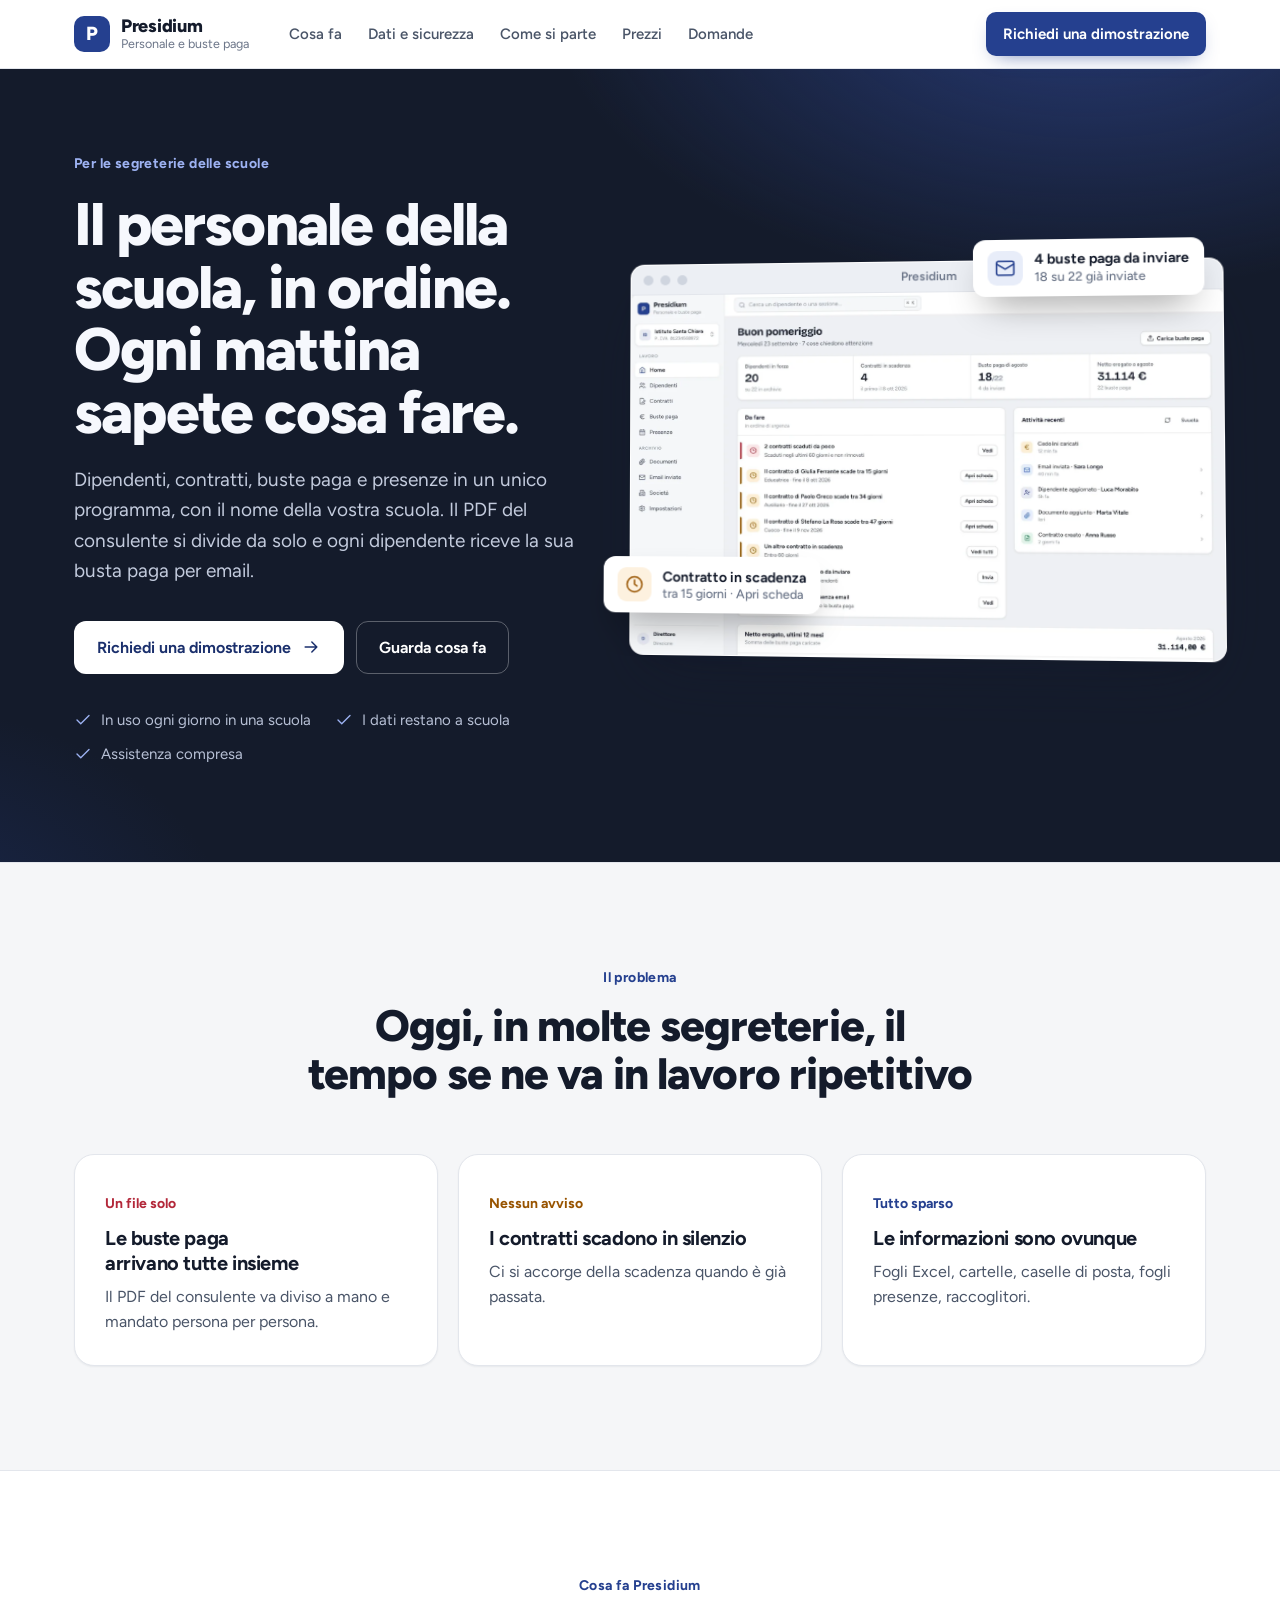
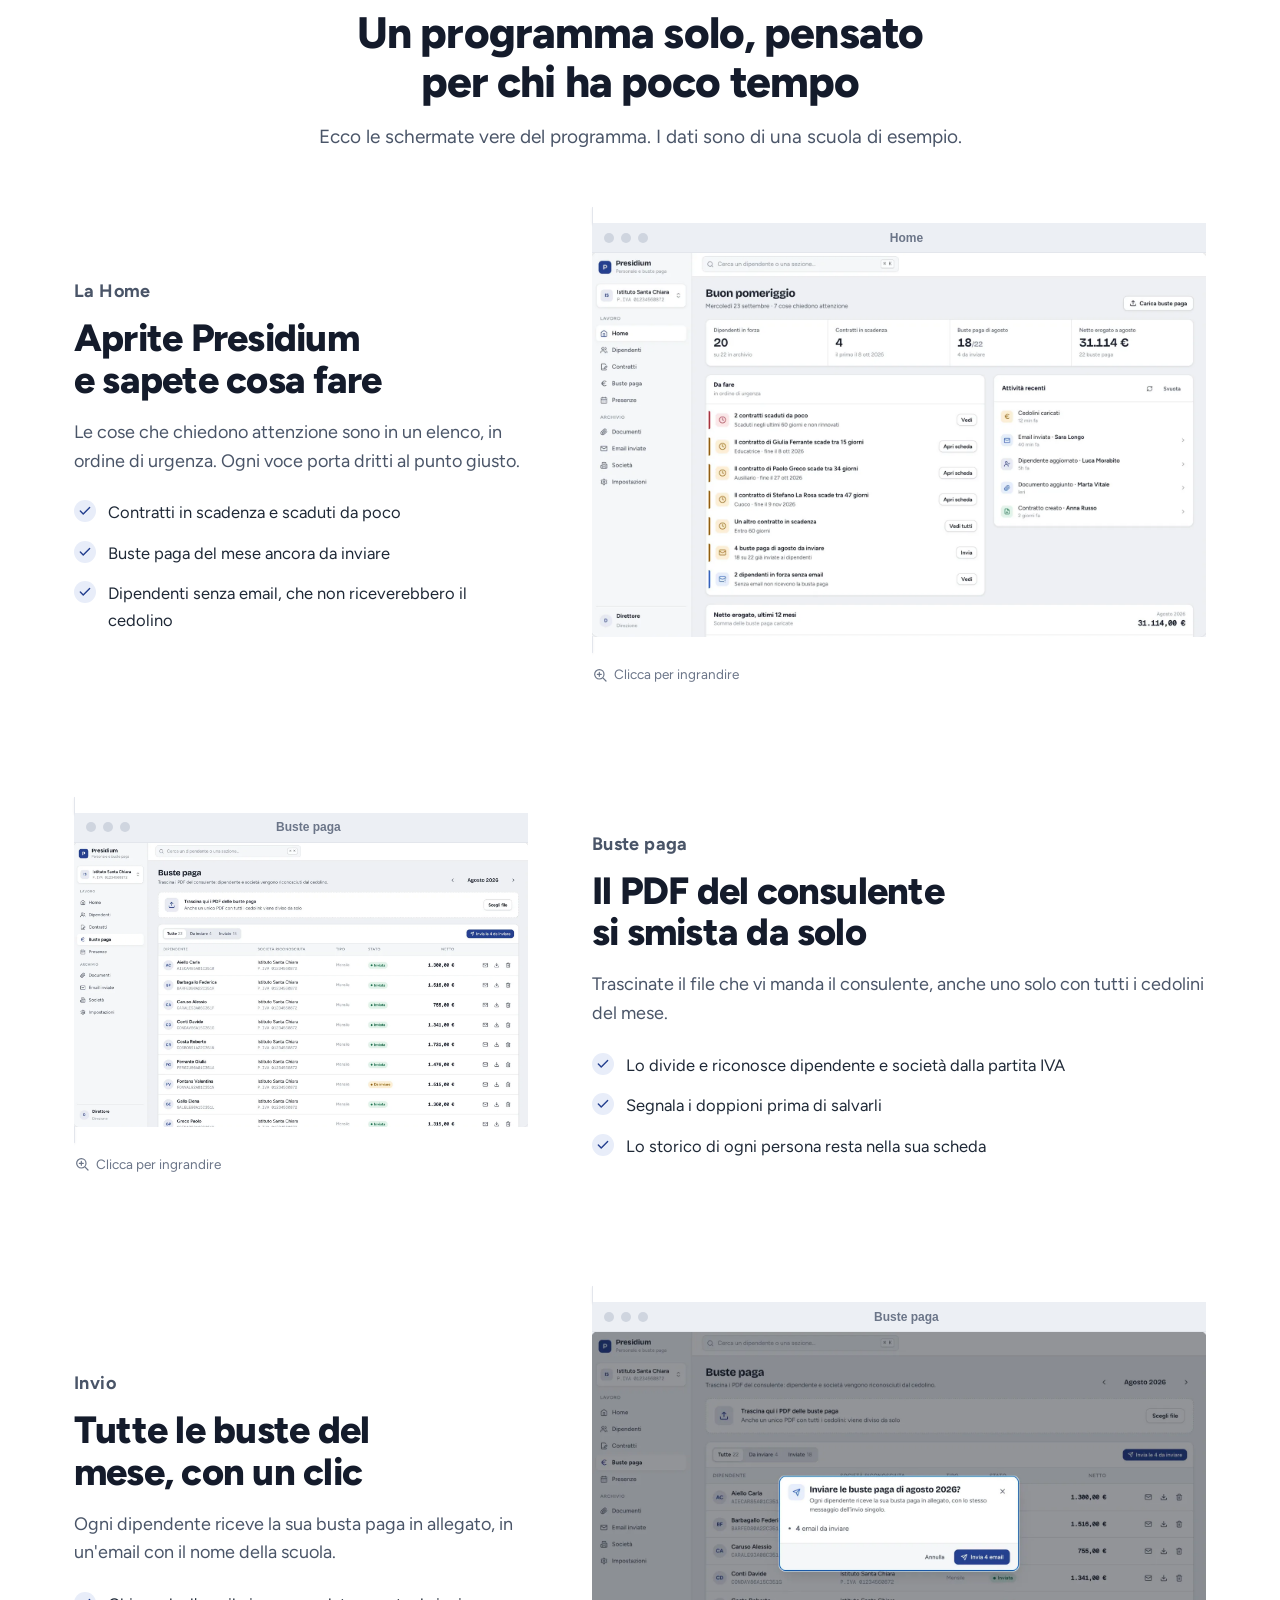
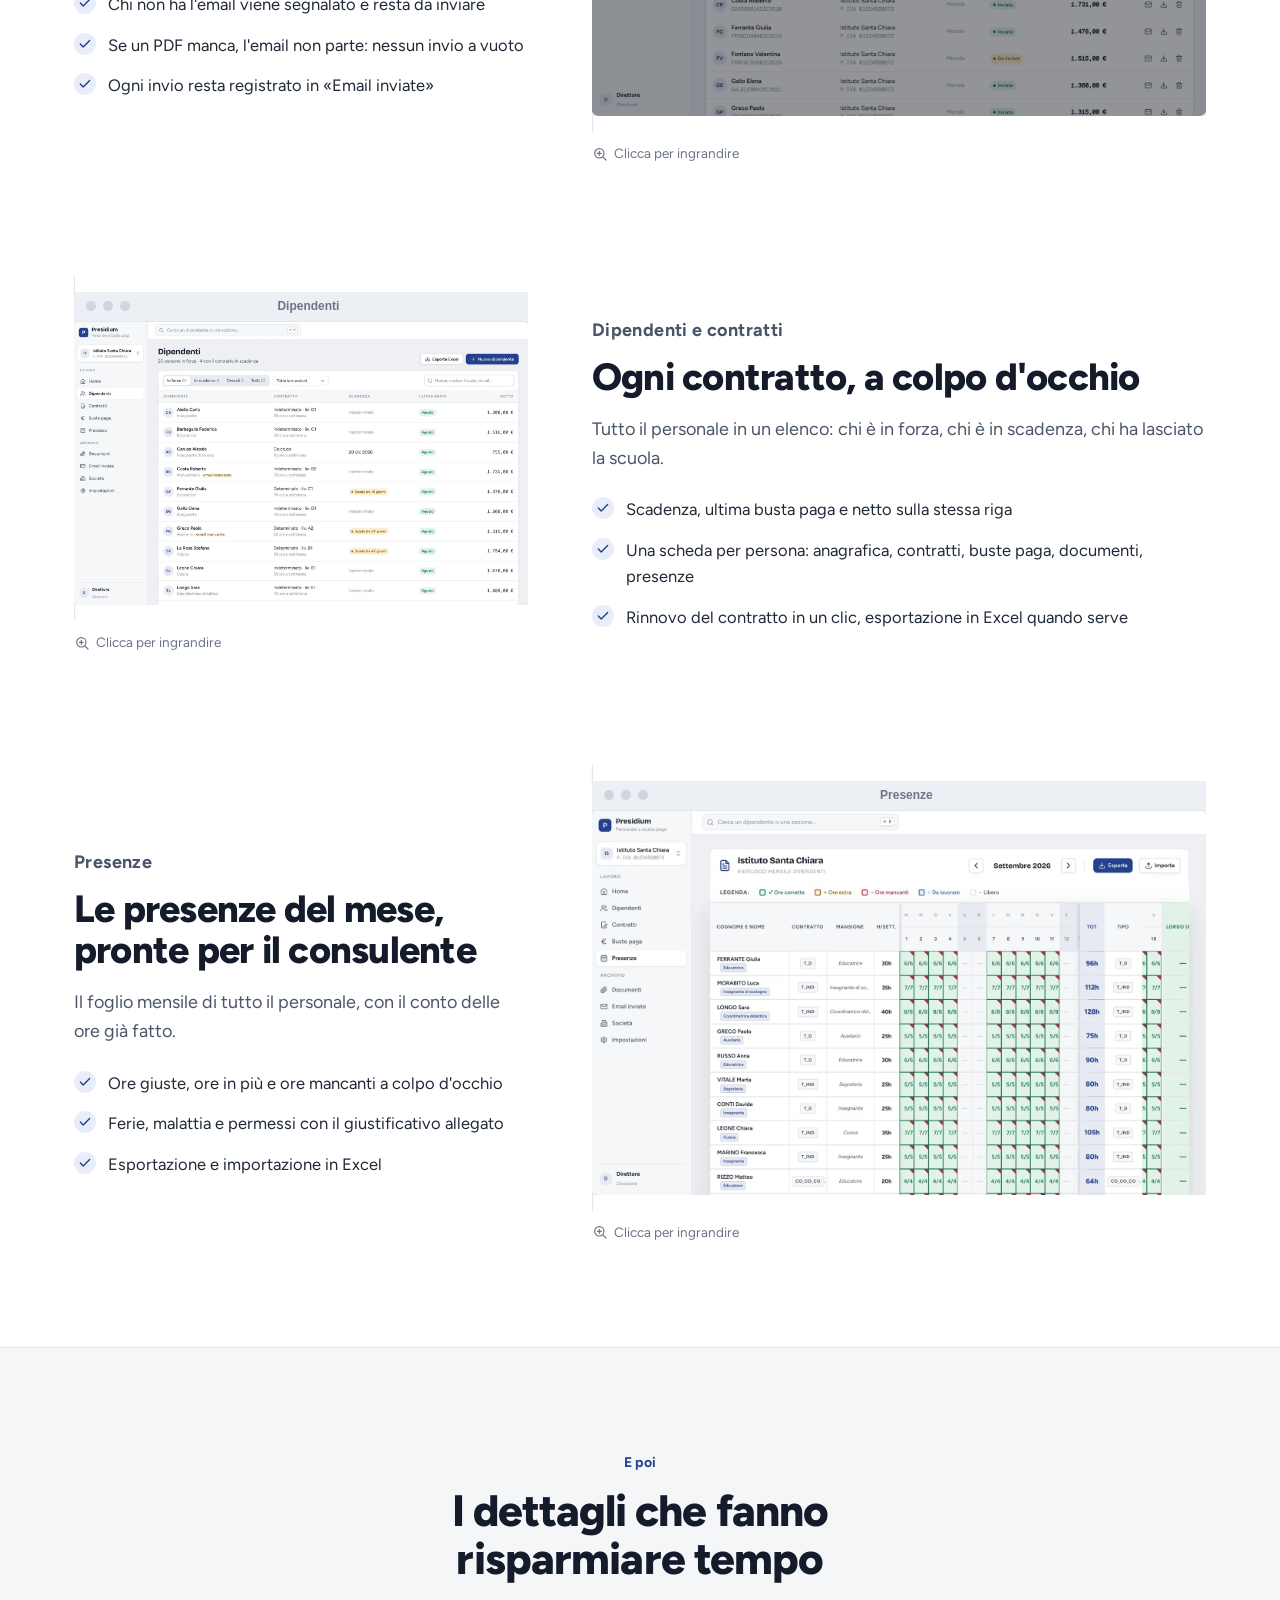
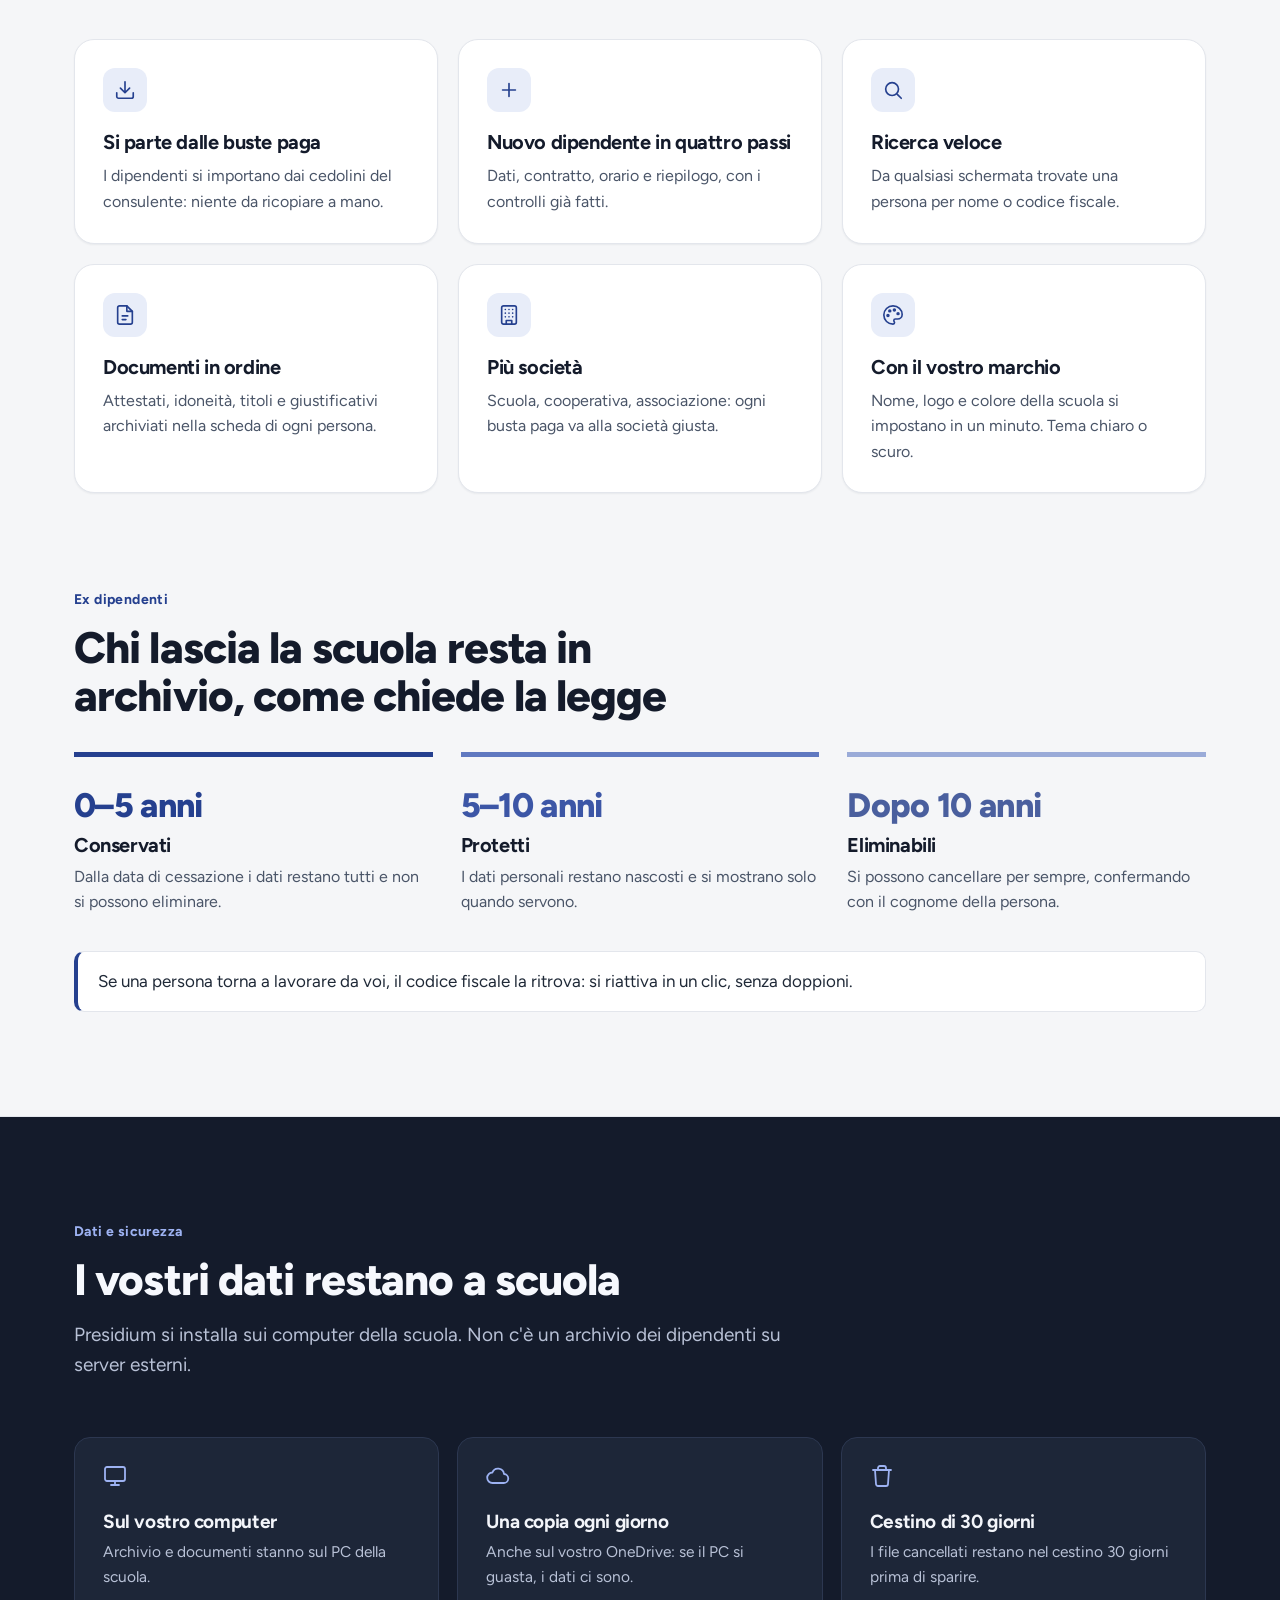
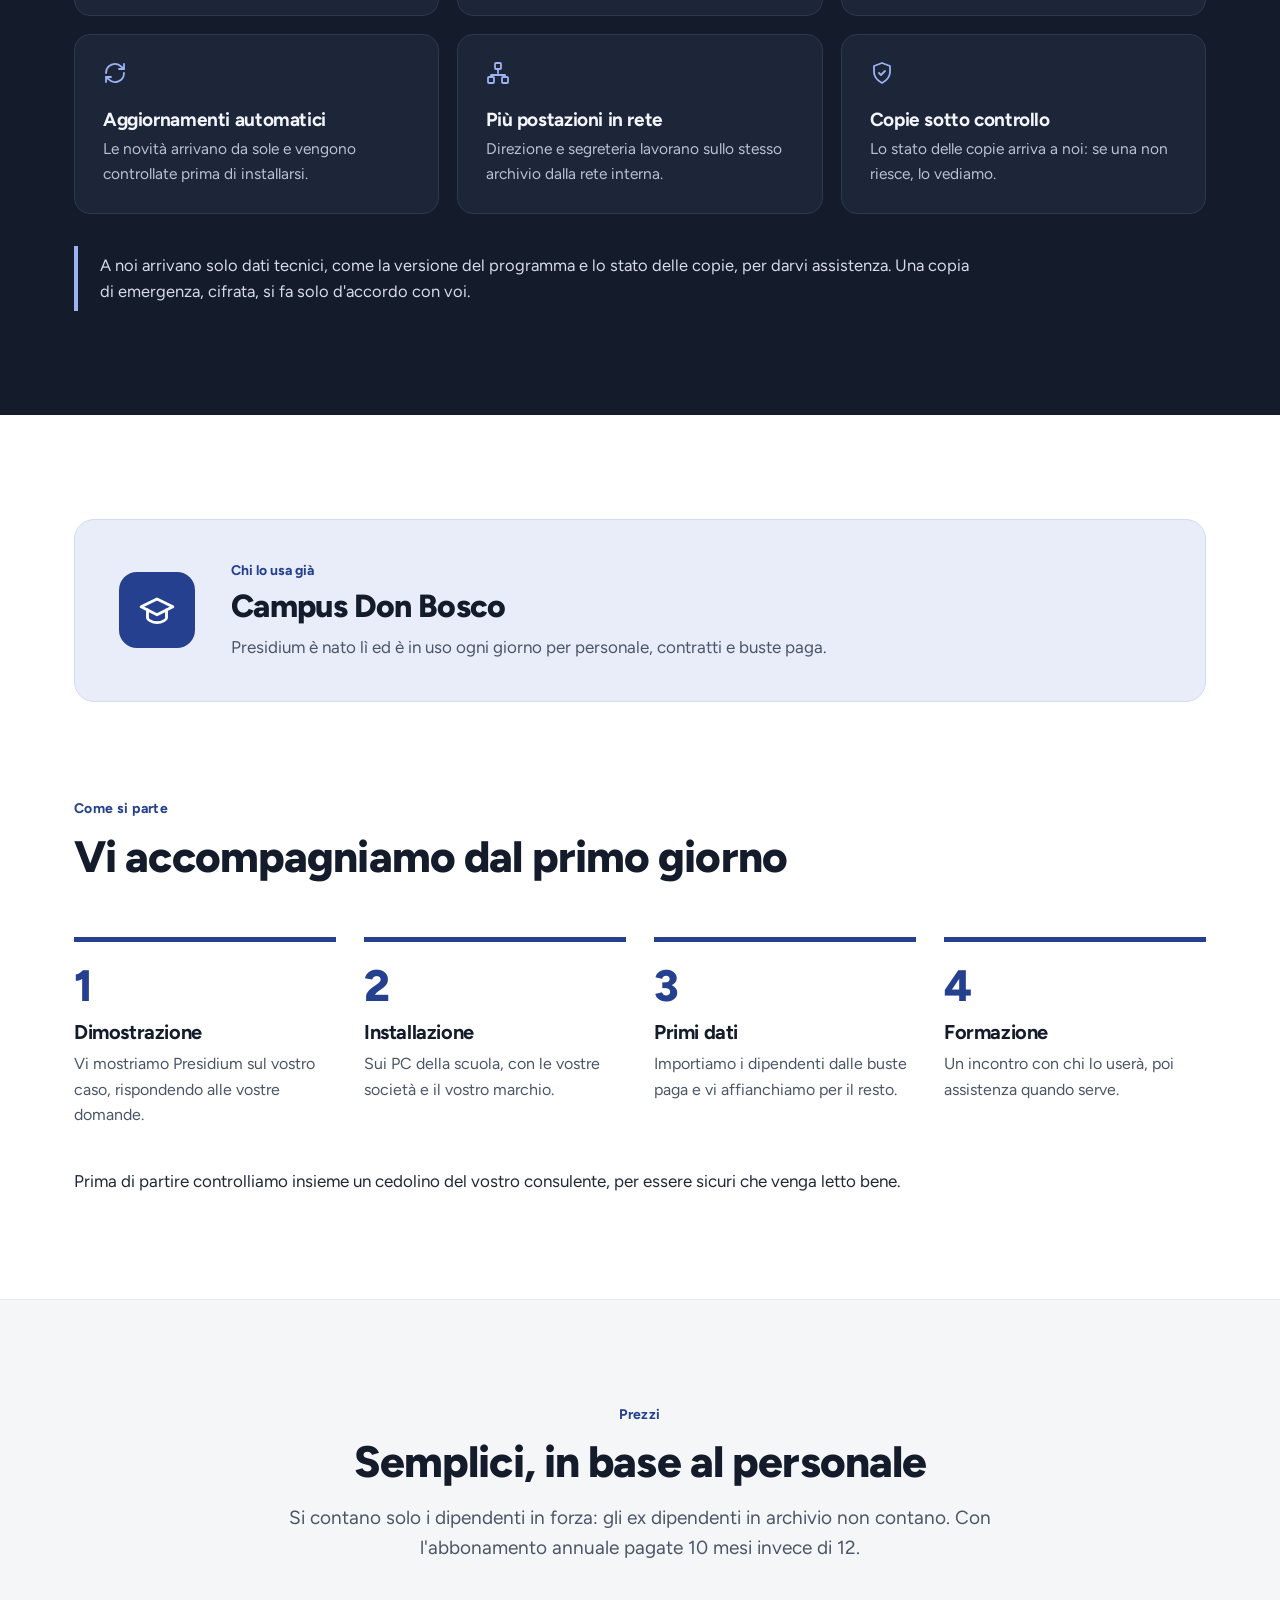
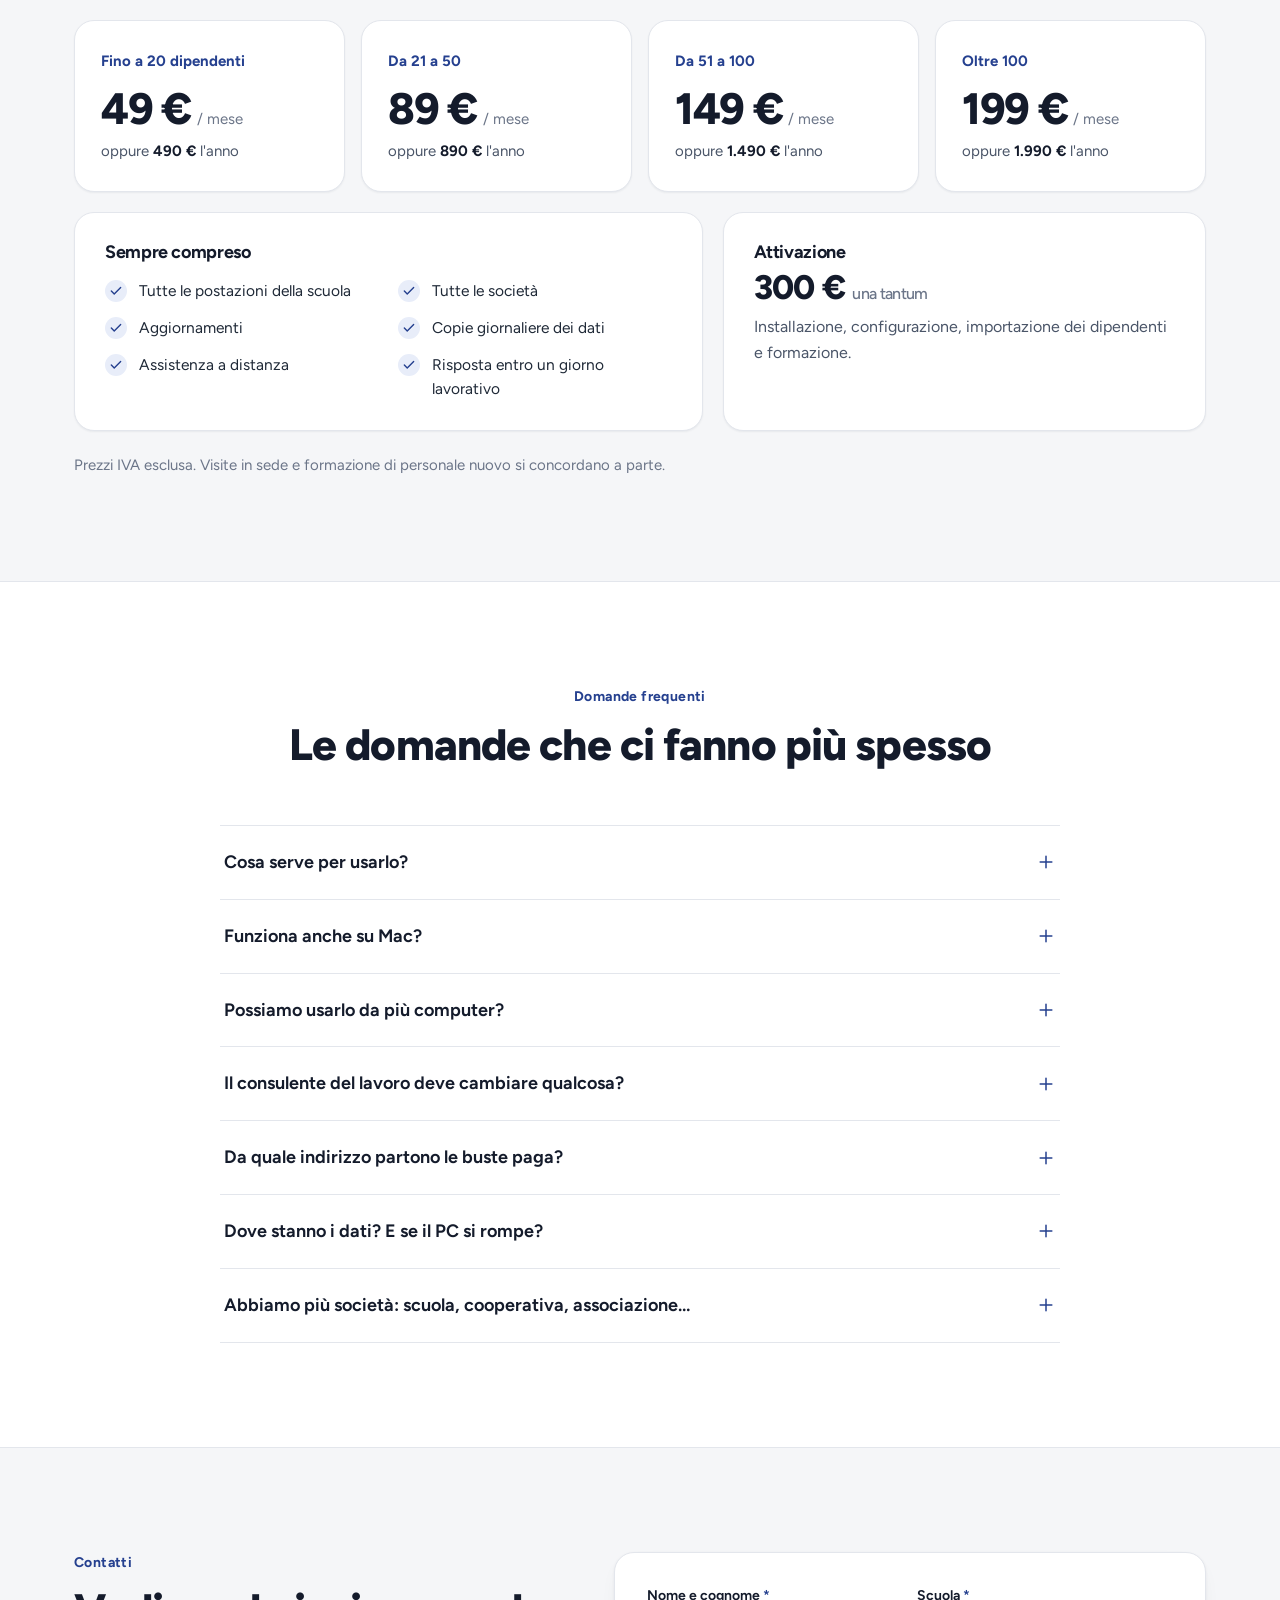
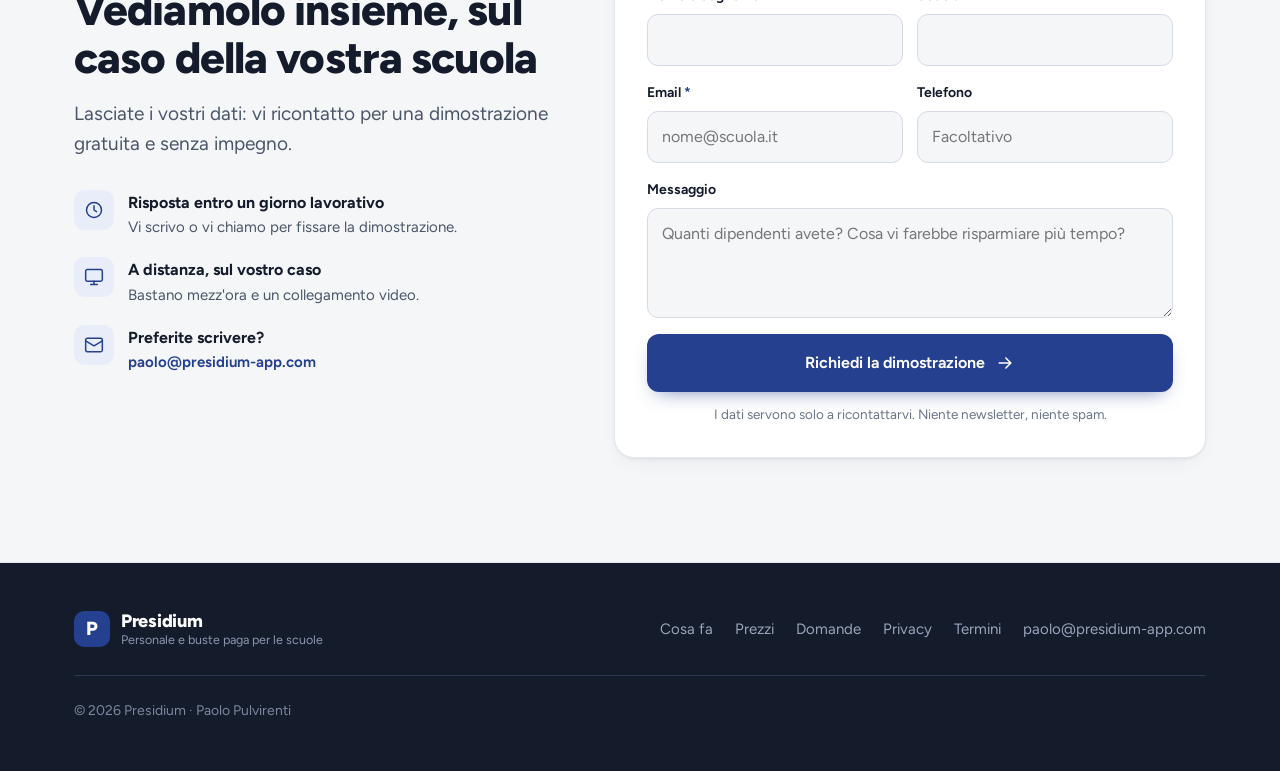
==== commit f9a81b30: "Pagine «Privacy» e «Termini» Servono per «Accedi con Google» e «Accedi con Microsoft» nell'app (la s" ====
--- a/index.html
+++ b/index.html
@@ -654,7 +654,7 @@
     <div class="ft-in">
       <a class="logo" href="#top"><span class="logo-mark" aria-hidden="true">P</span><span><b>Presidium</b><small>Personale e buste paga per le scuole</small></span></a>
       <nav class="ft-links" aria-label="Collegamenti">
-        <a href="#funzioni">Cosa fa</a><a href="#prezzi">Prezzi</a><a href="#domande">Domande</a><a href="mailto:paolo@presidium-app.com">paolo@presidium-app.com</a>
+        <a href="#funzioni">Cosa fa</a><a href="#prezzi">Prezzi</a><a href="#domande">Domande</a><a href="/privacy">Privacy</a><a href="/termini">Termini</a><a href="mailto:paolo@presidium-app.com">paolo@presidium-app.com</a>
       </nav>
     </div>
     <p class="ft-bottom">© 2026 Presidium · Paolo Pulvirenti</p>
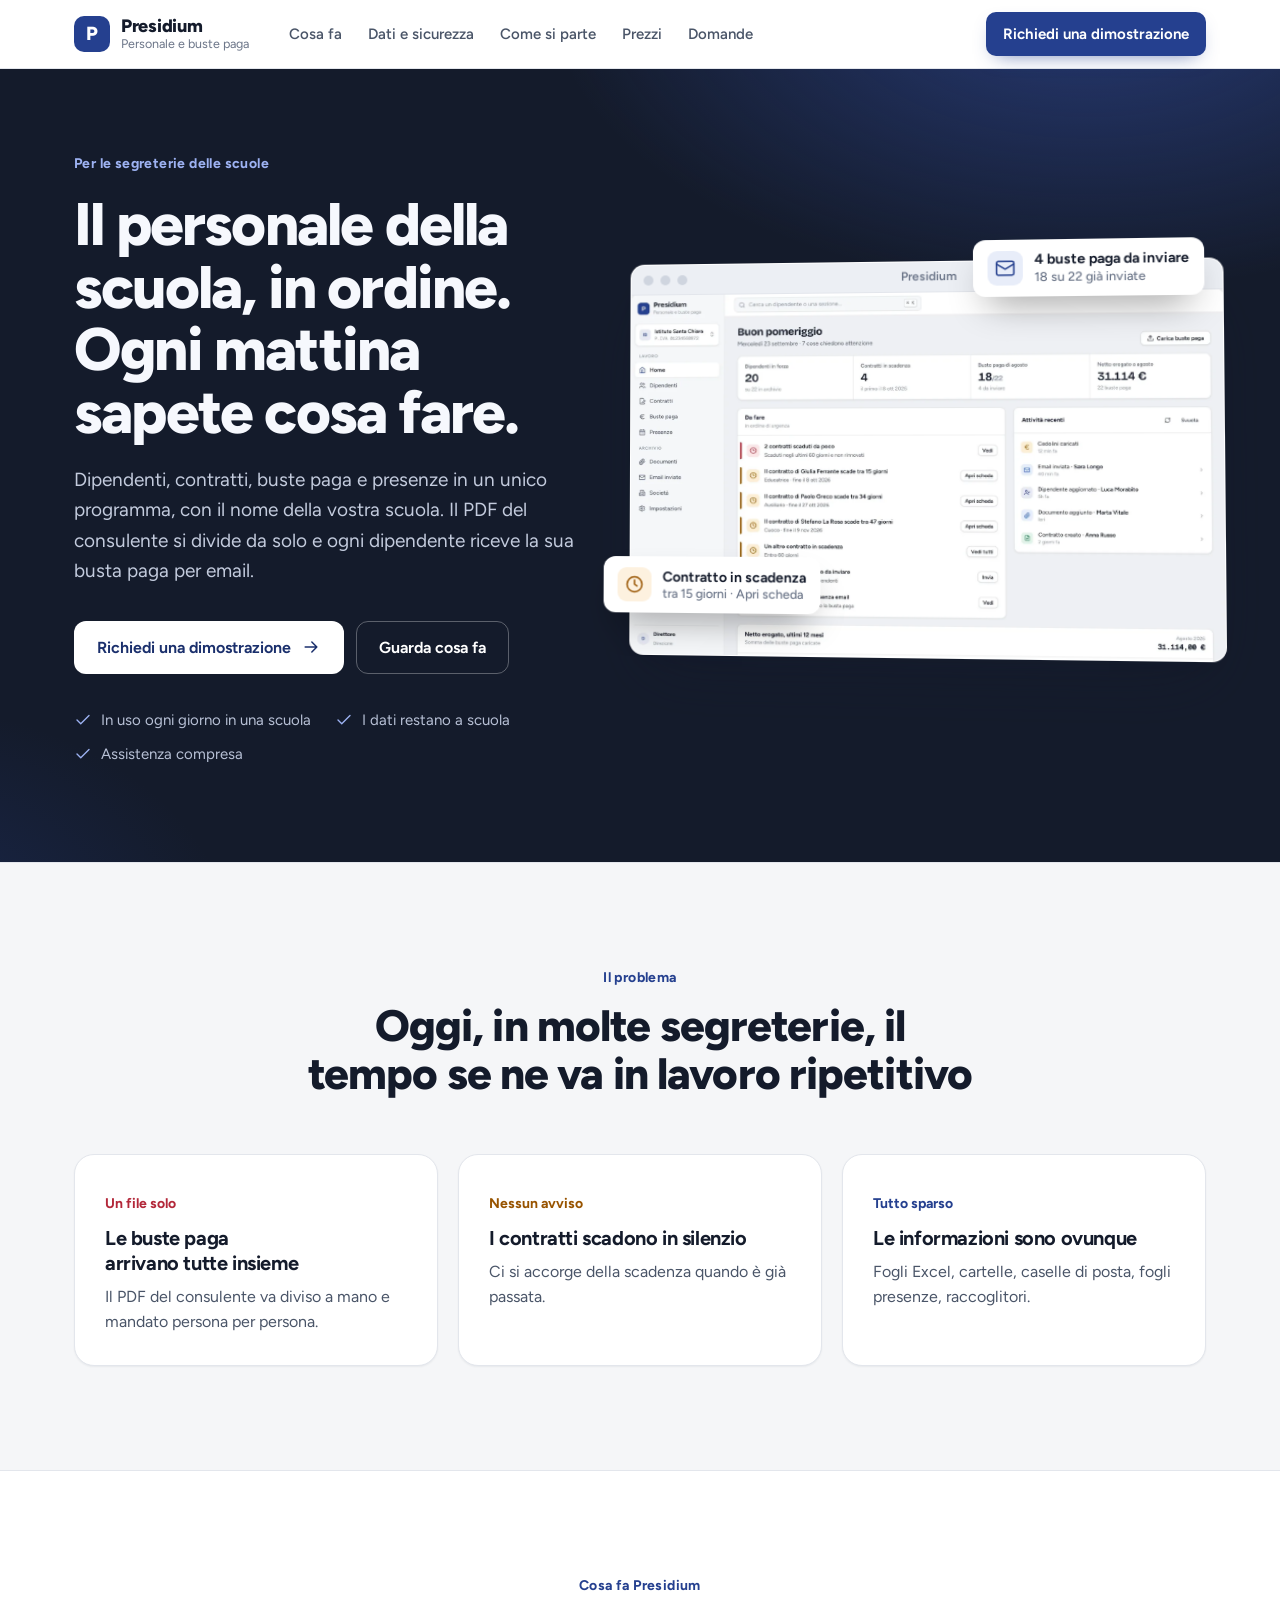
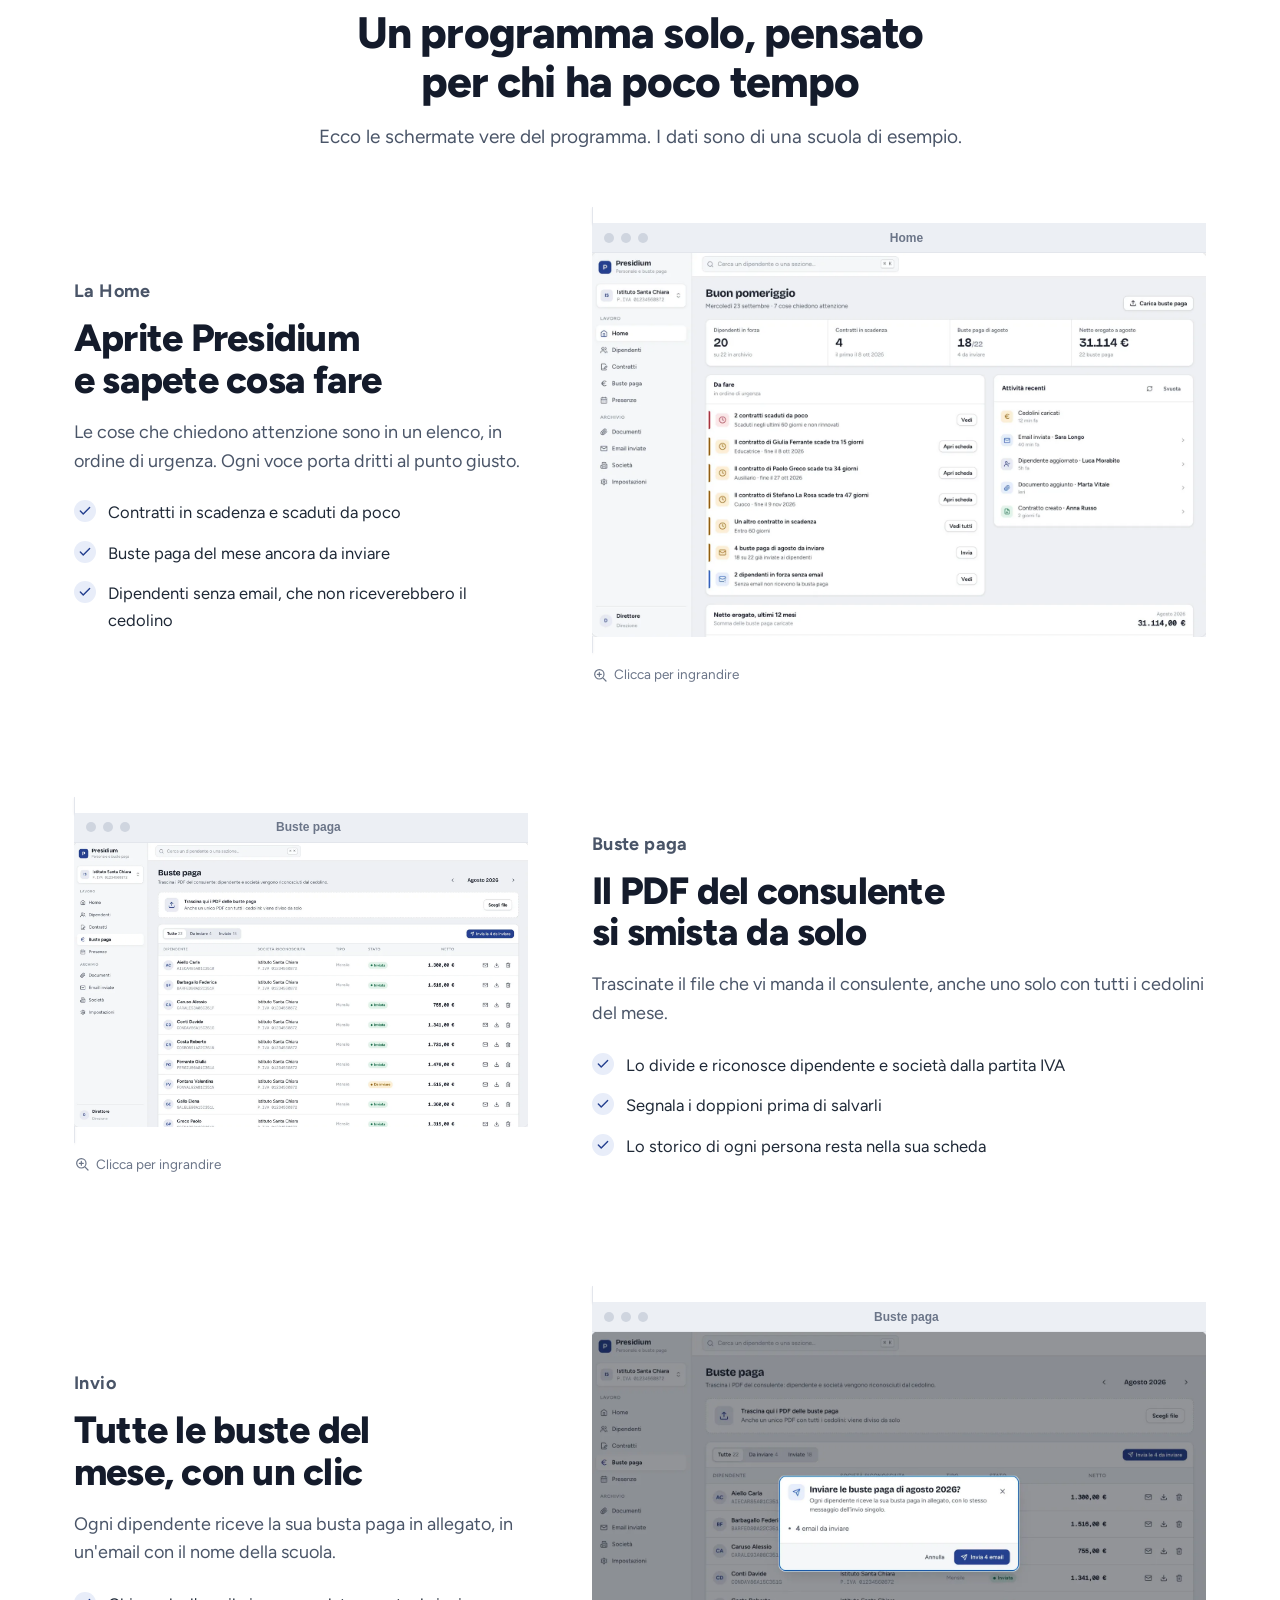
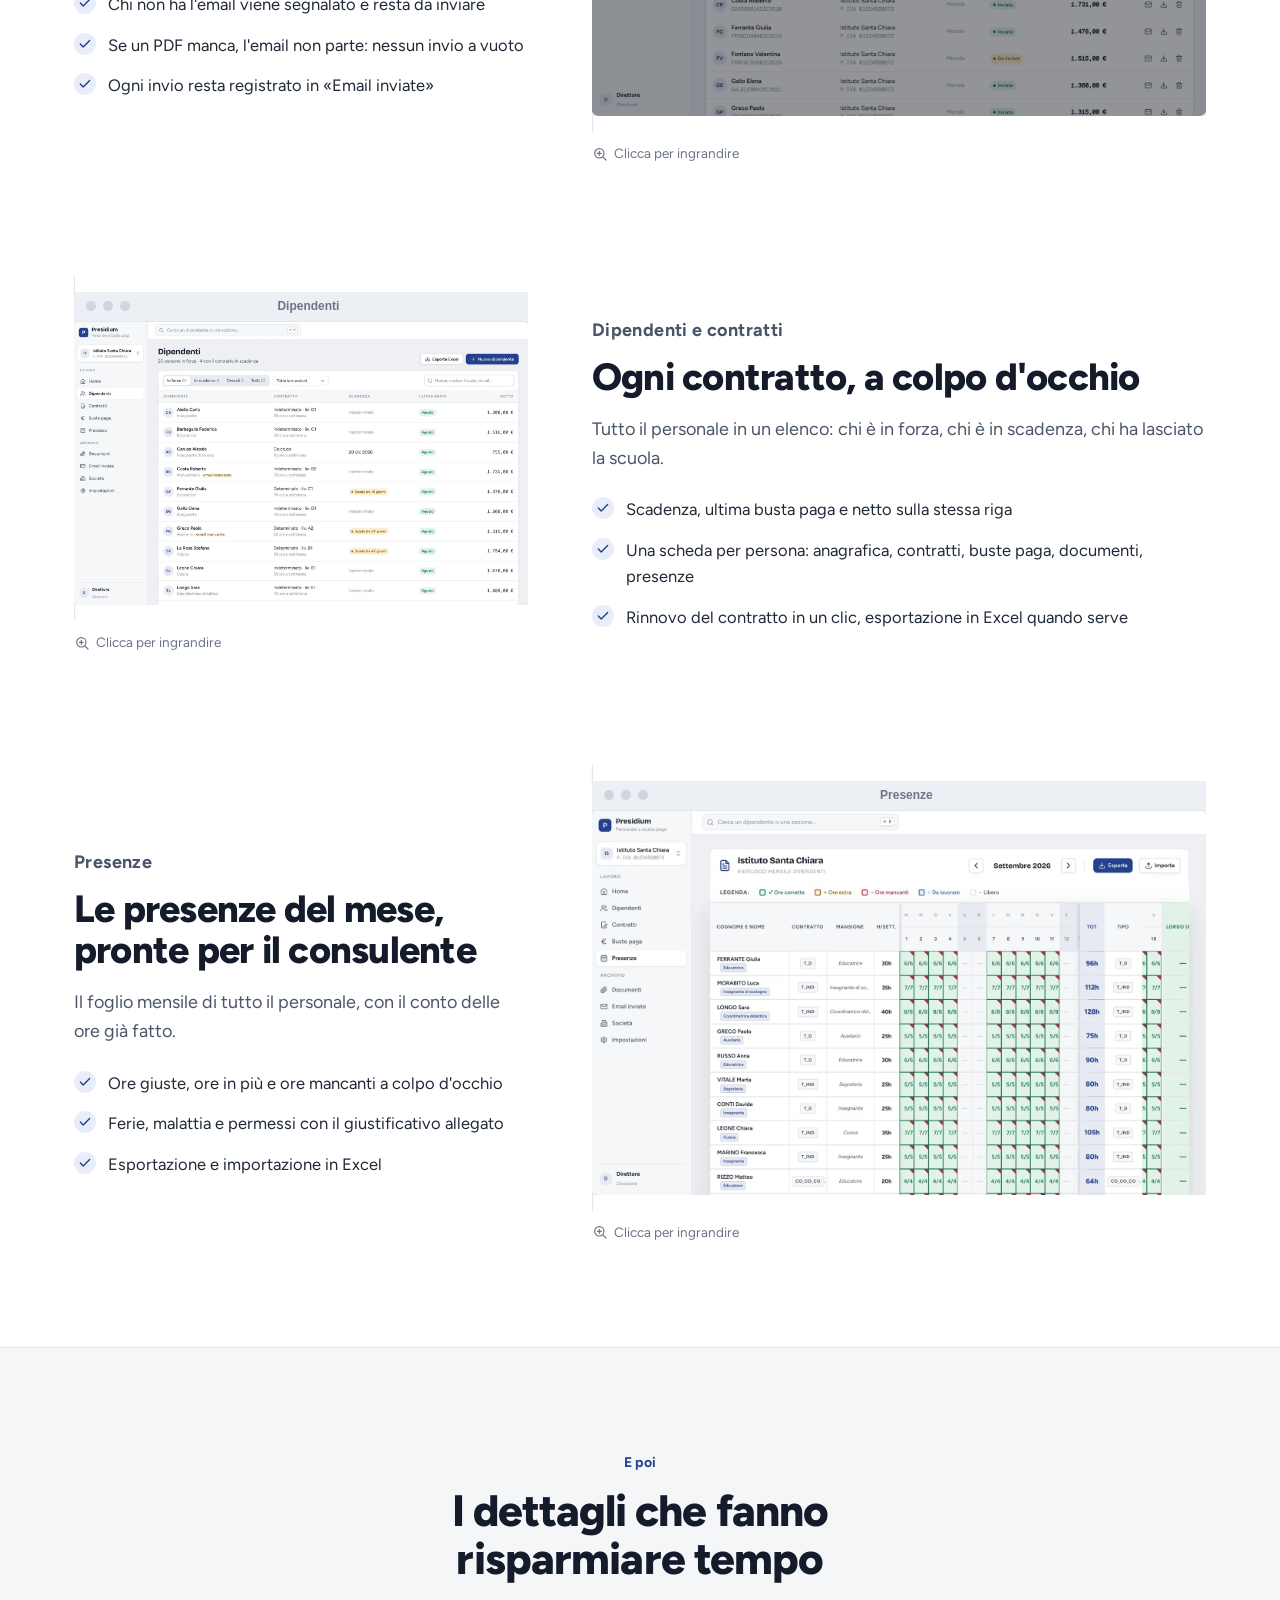
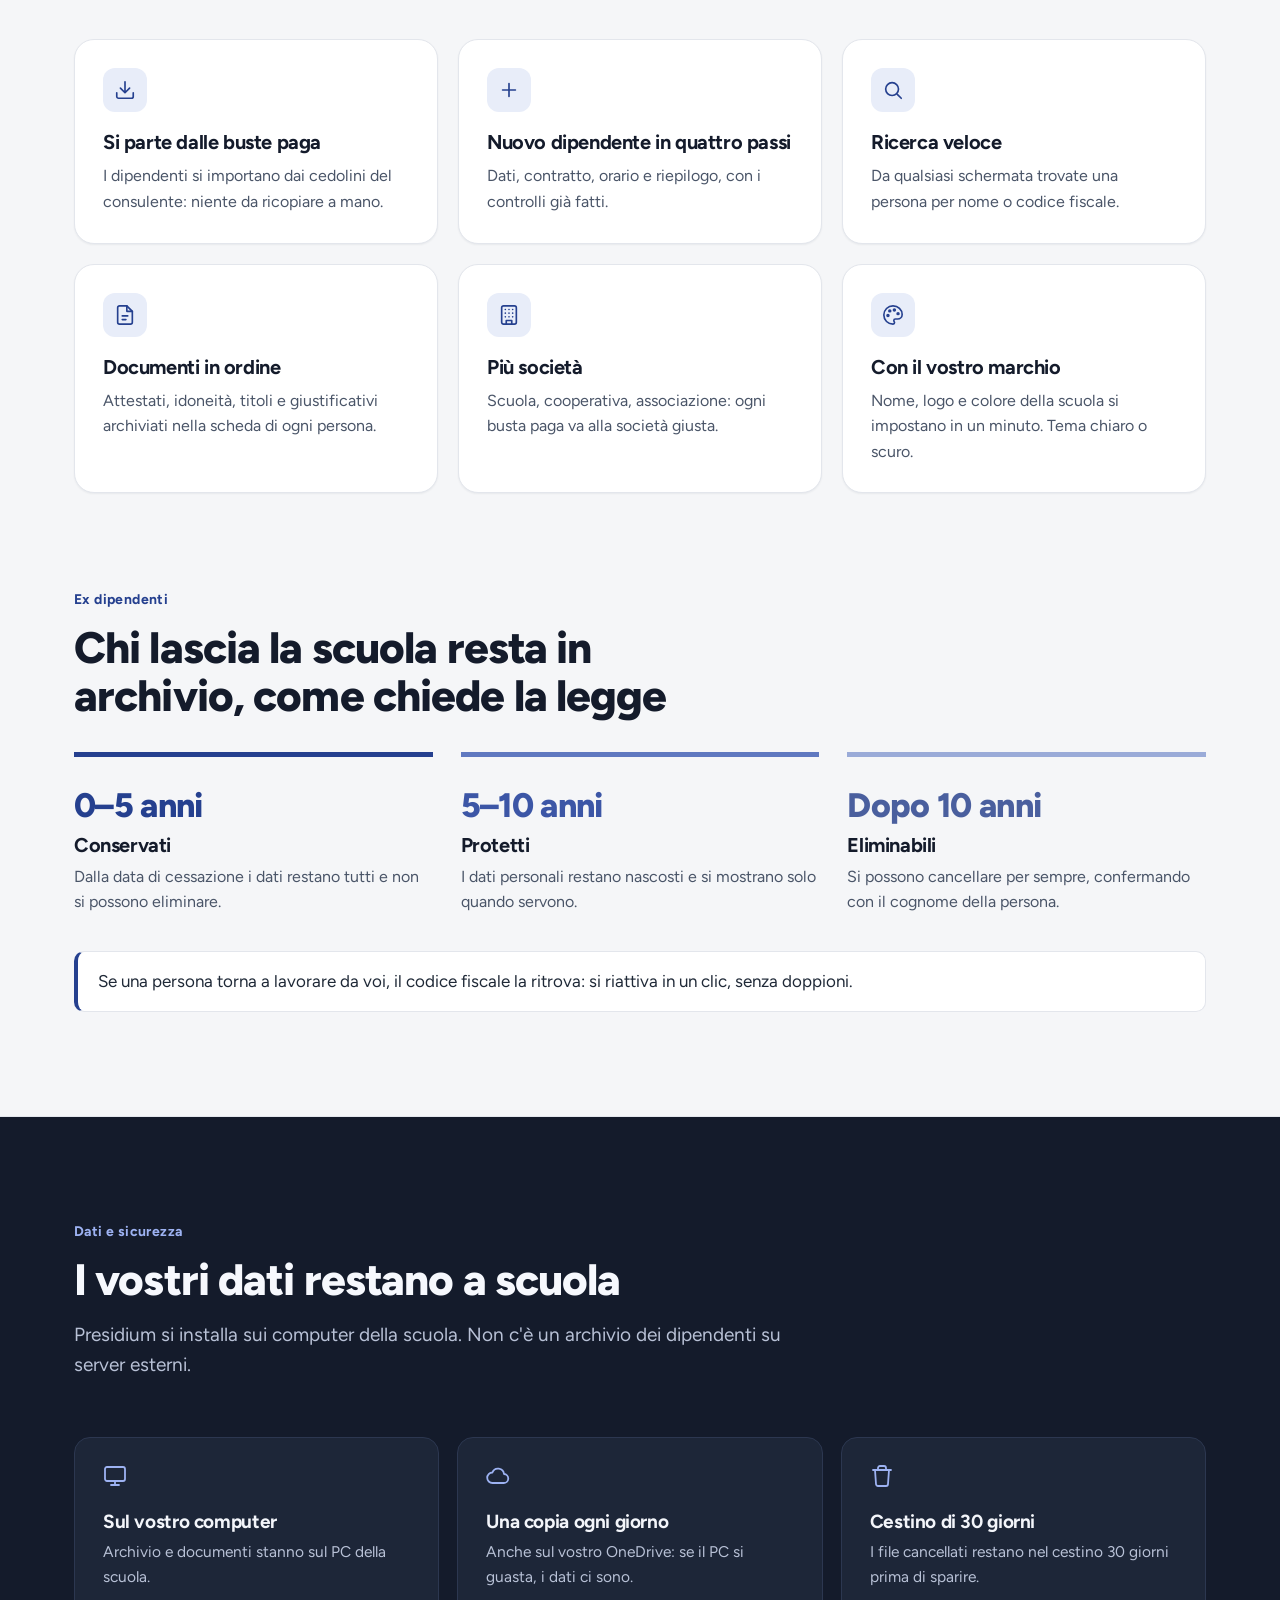
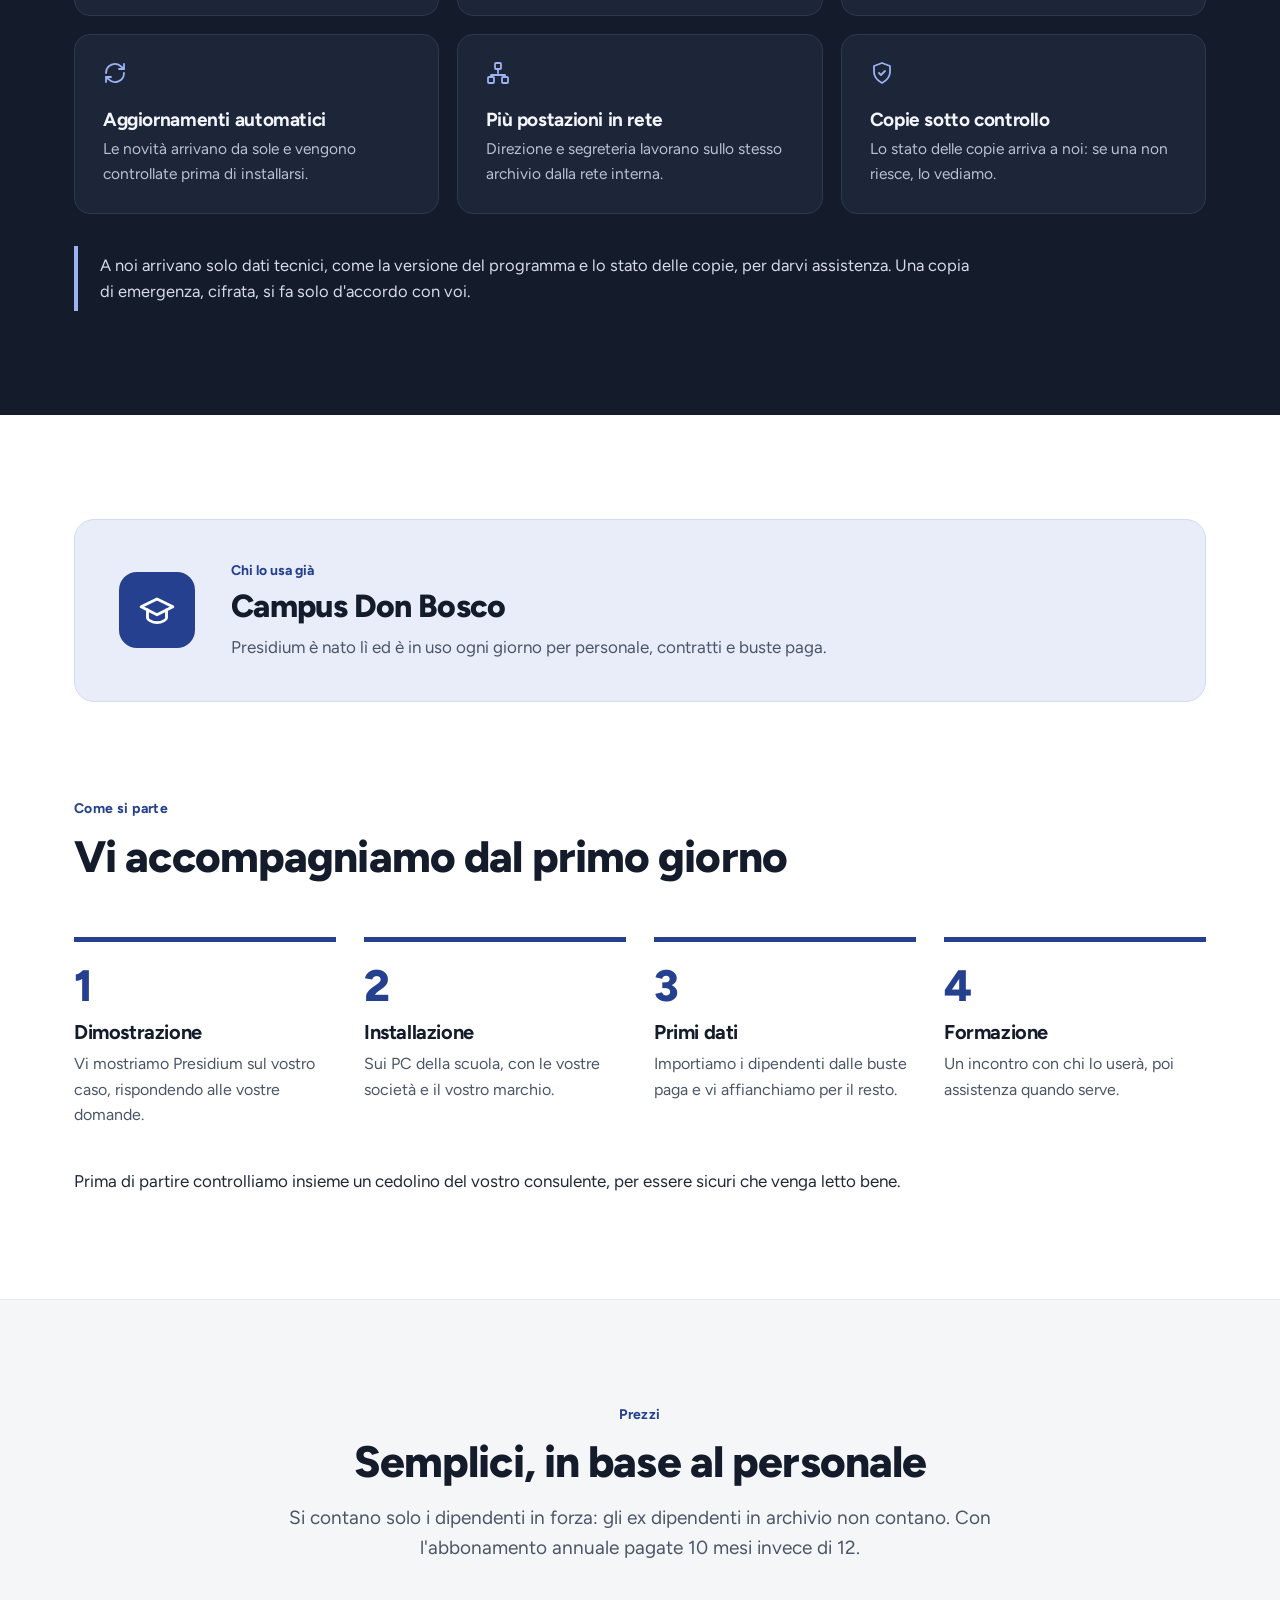
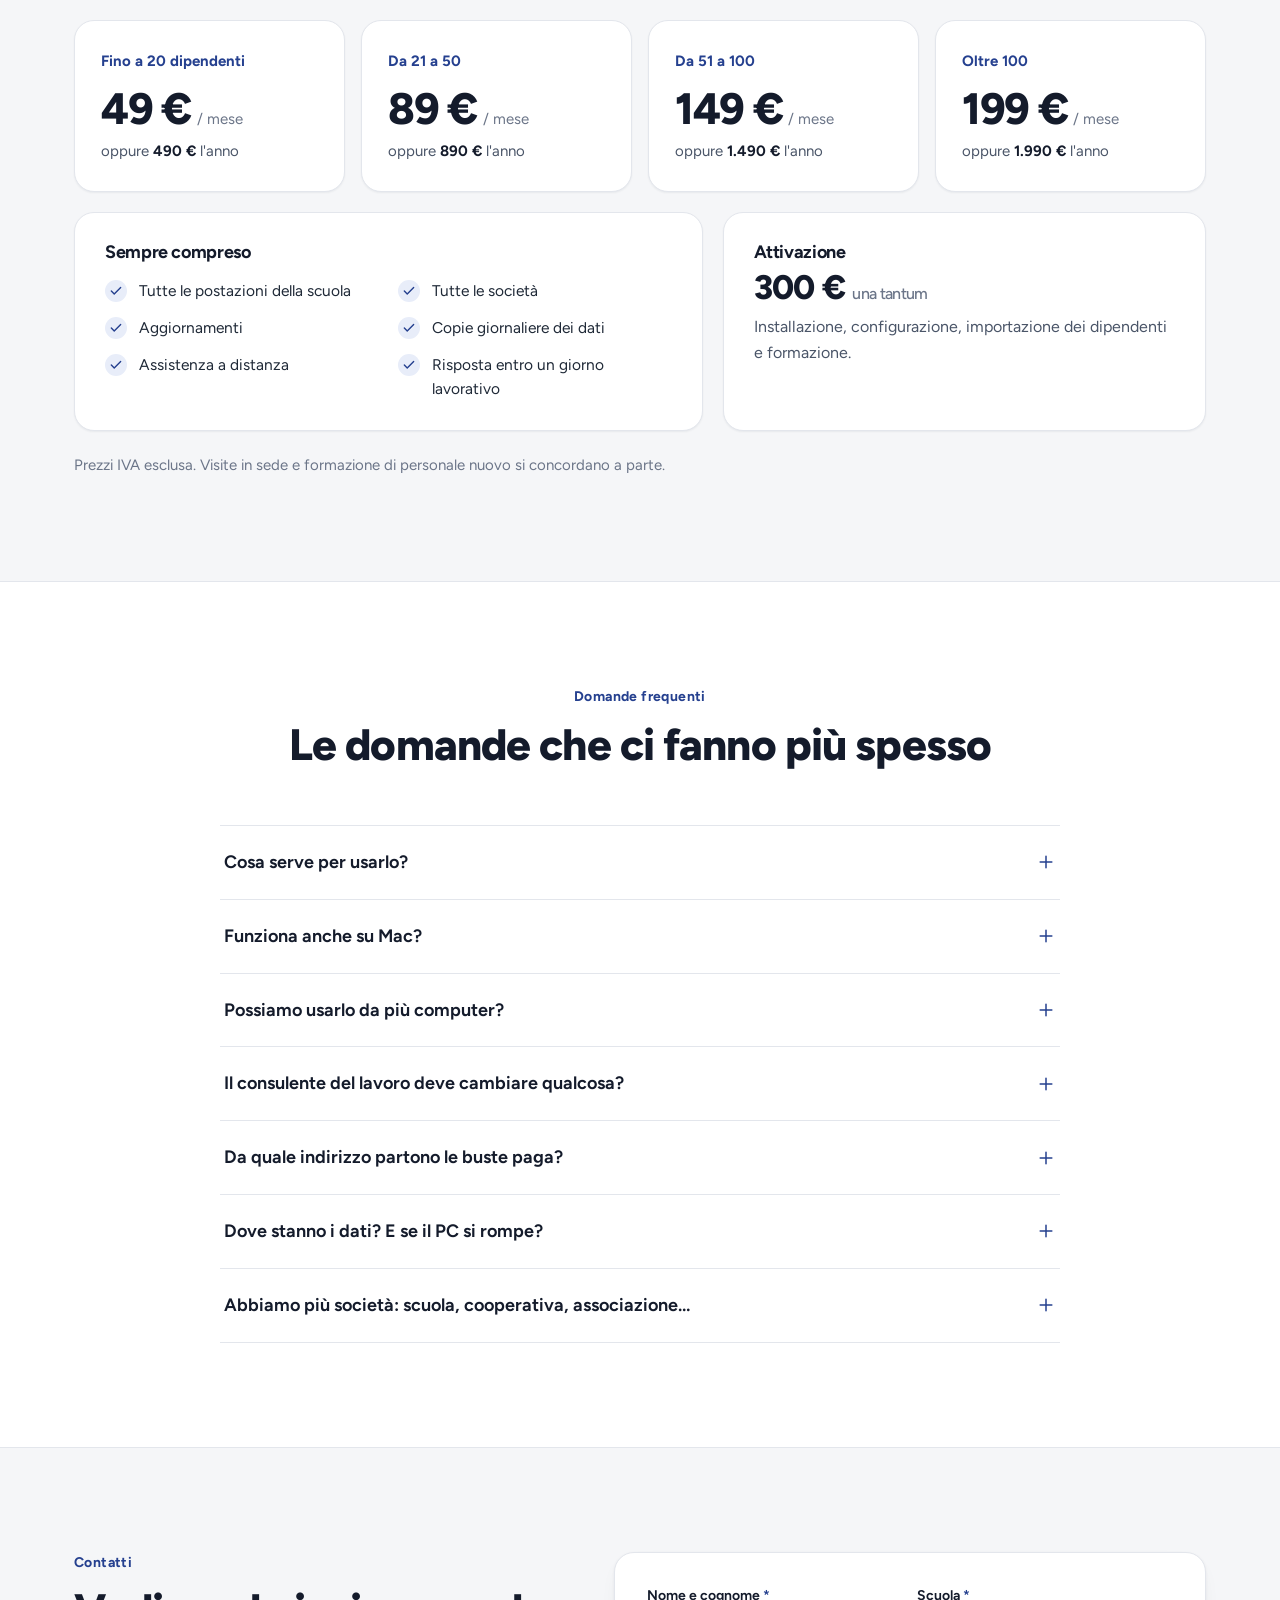
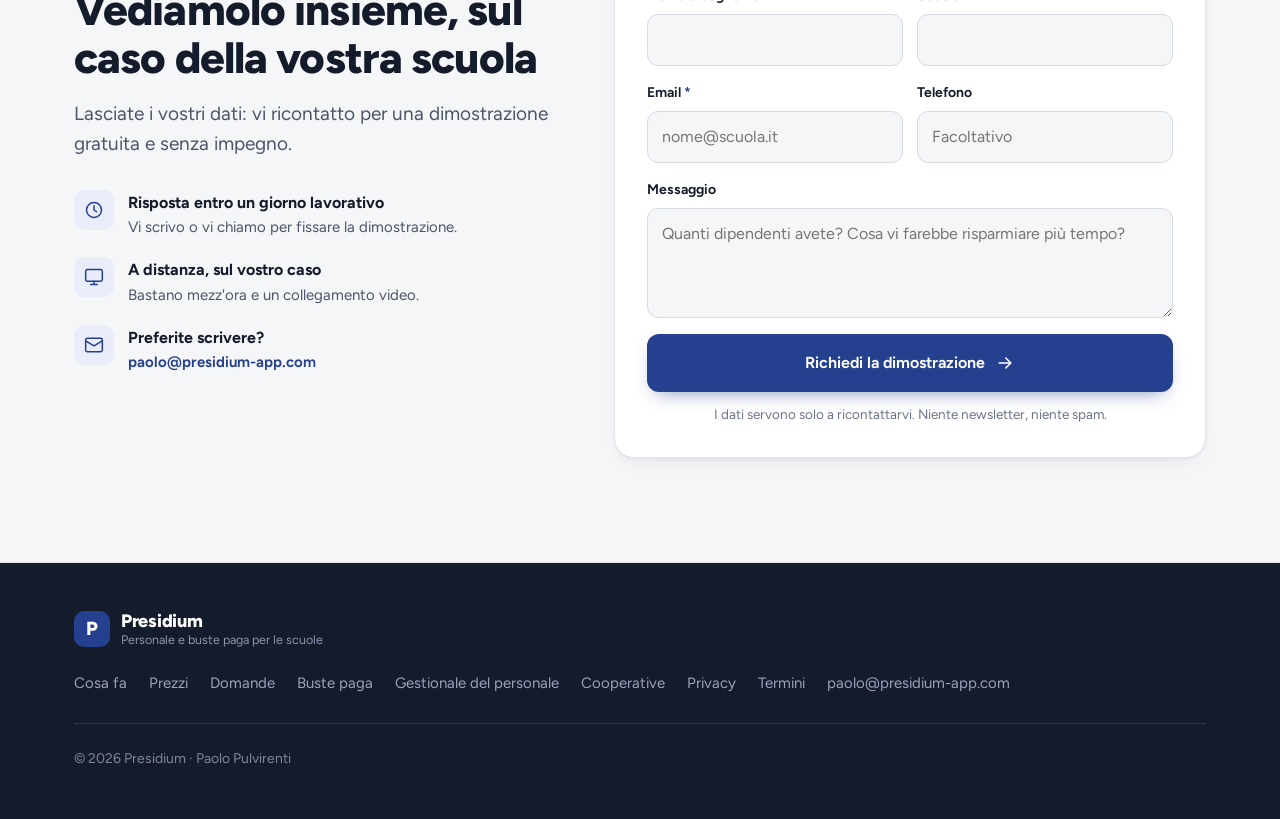
==== commit 50bd65d1: "Tre pagine per le ricerche su Google - /buste-paga-dipendenti: dividere il PDF del consulente e invi" ====
--- a/index.html
+++ b/index.html
@@ -654,7 +654,7 @@
     <div class="ft-in">
       <a class="logo" href="#top"><span class="logo-mark" aria-hidden="true">P</span><span><b>Presidium</b><small>Personale e buste paga per le scuole</small></span></a>
       <nav class="ft-links" aria-label="Collegamenti">
-        <a href="#funzioni">Cosa fa</a><a href="#prezzi">Prezzi</a><a href="#domande">Domande</a><a href="/privacy">Privacy</a><a href="/termini">Termini</a><a href="mailto:paolo@presidium-app.com">paolo@presidium-app.com</a>
+        <a href="#funzioni">Cosa fa</a><a href="#prezzi">Prezzi</a><a href="#domande">Domande</a><a href="/buste-paga-dipendenti">Buste paga</a><a href="/gestionale-personale-scuola">Gestionale del personale</a><a href="/cooperative-scolastiche">Cooperative</a><a href="/privacy">Privacy</a><a href="/termini">Termini</a><a href="mailto:paolo@presidium-app.com">paolo@presidium-app.com</a>
       </nav>
     </div>
     <p class="ft-bottom">© 2026 Presidium · Paolo Pulvirenti</p>
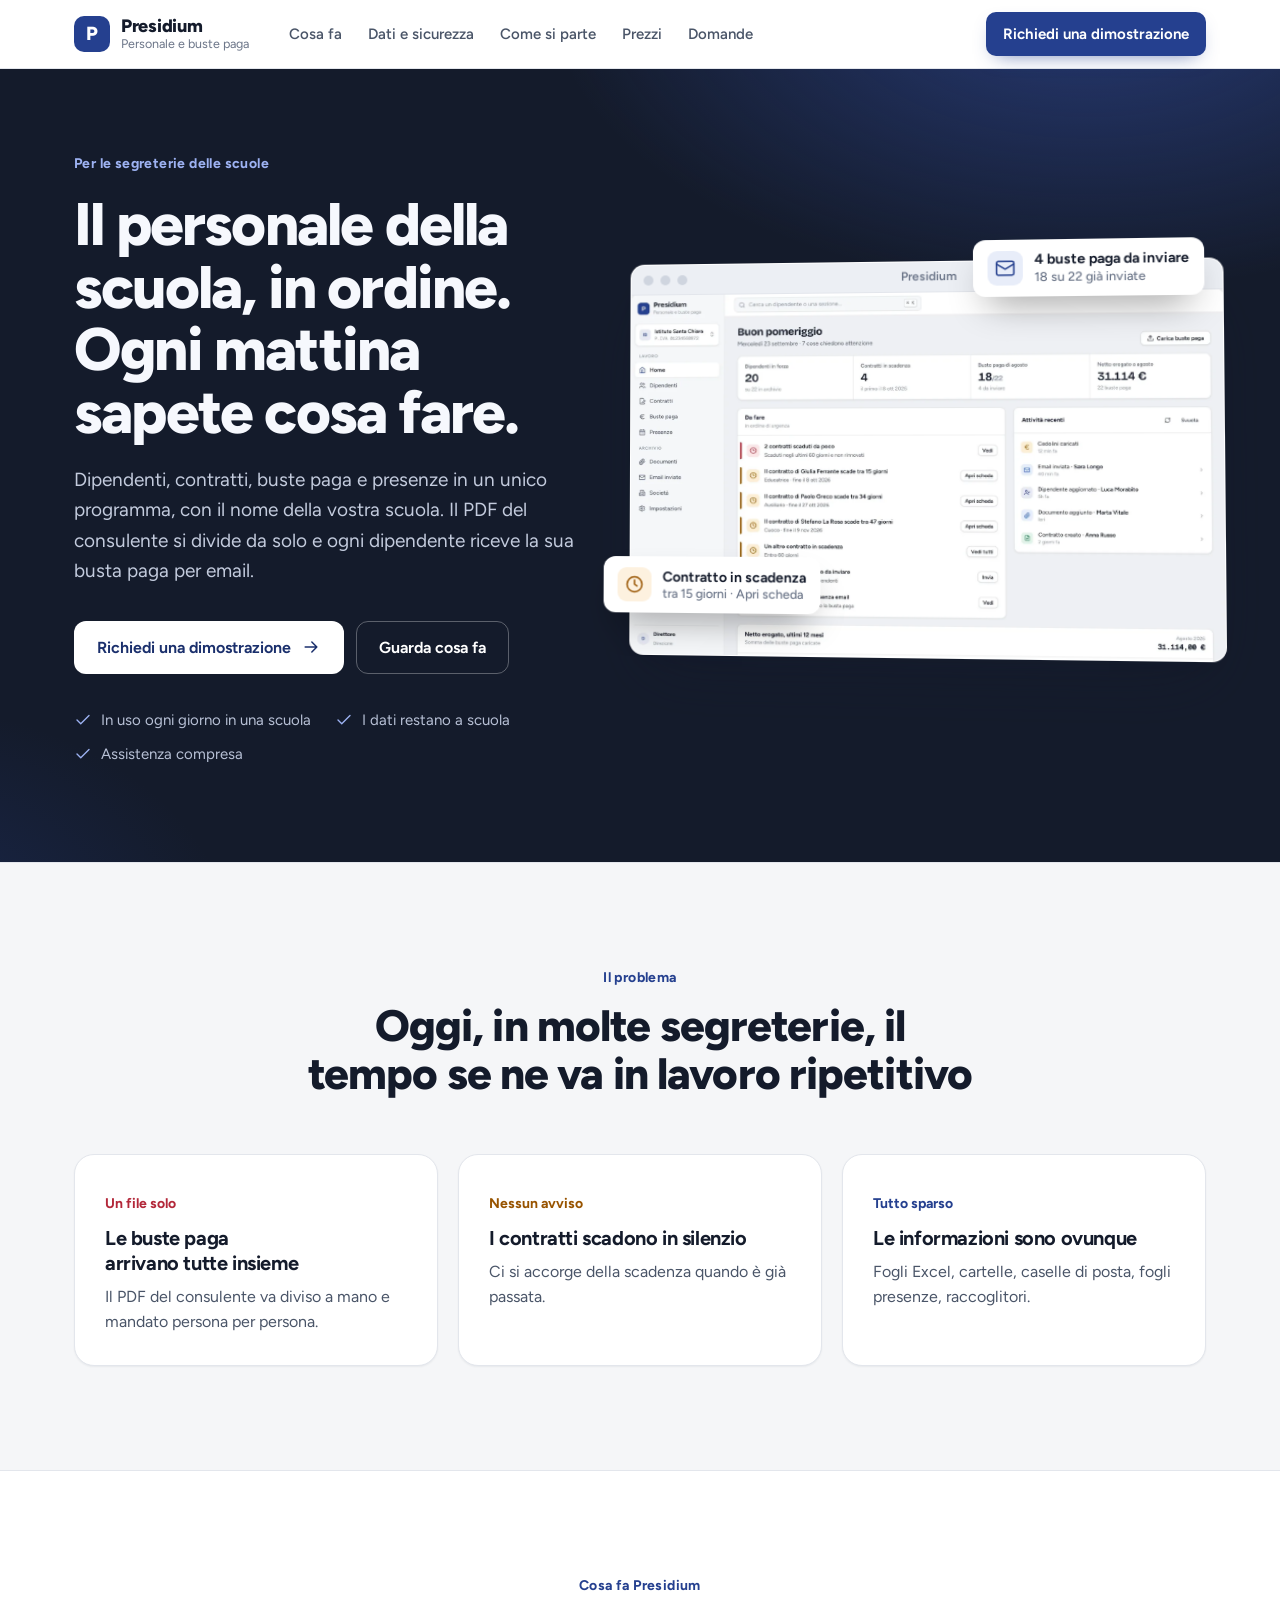
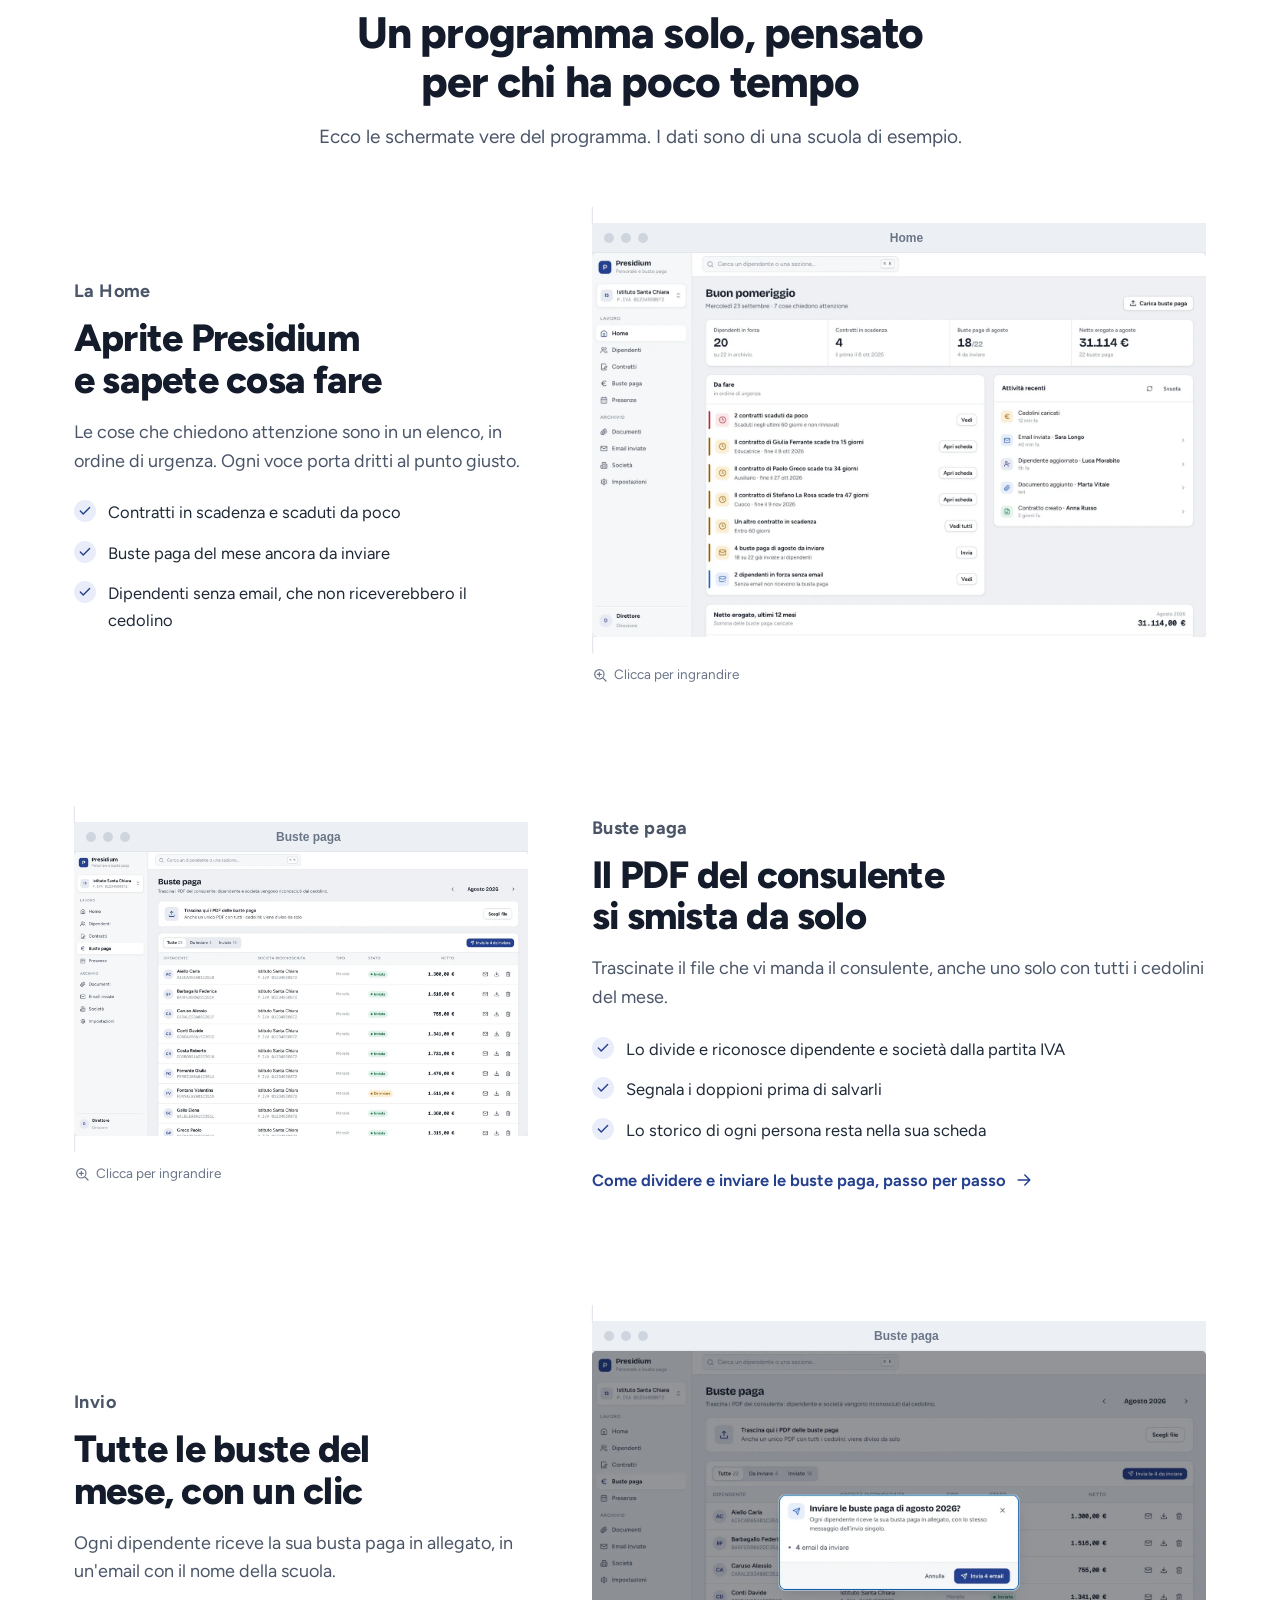
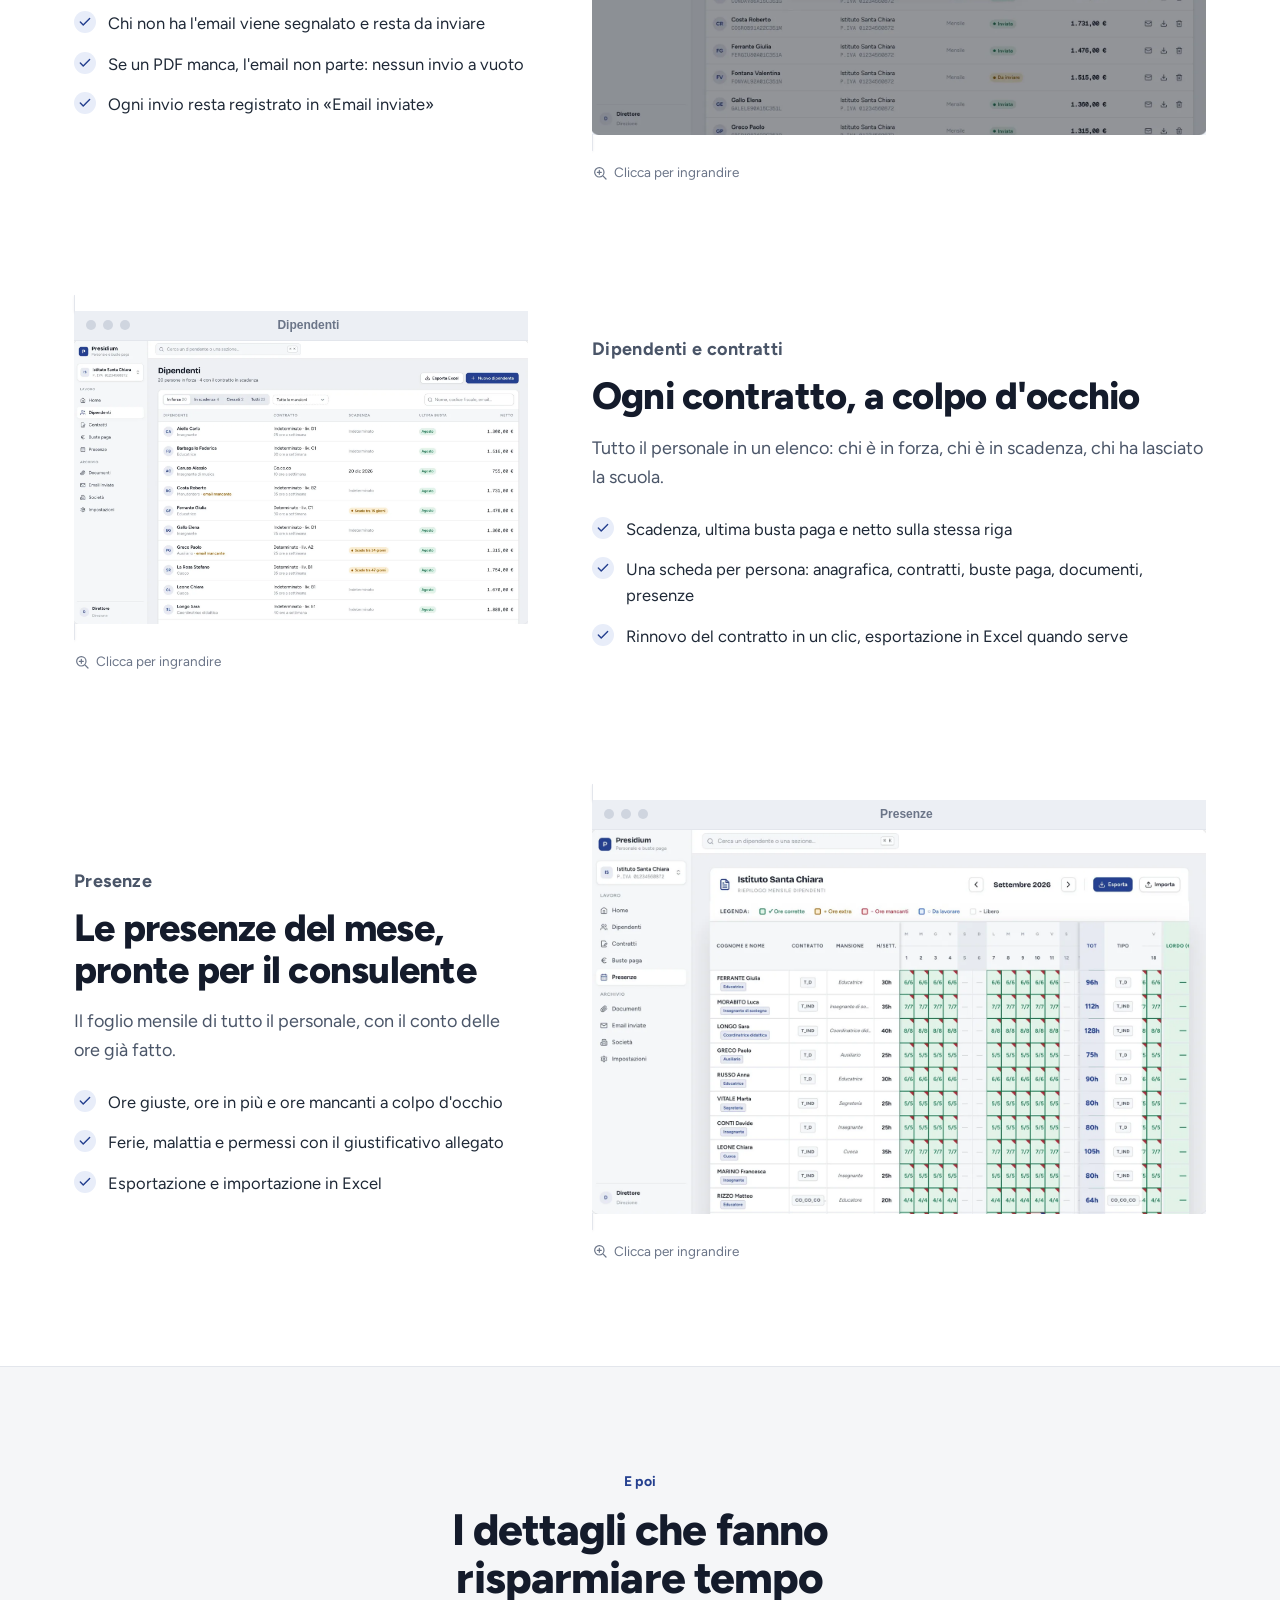
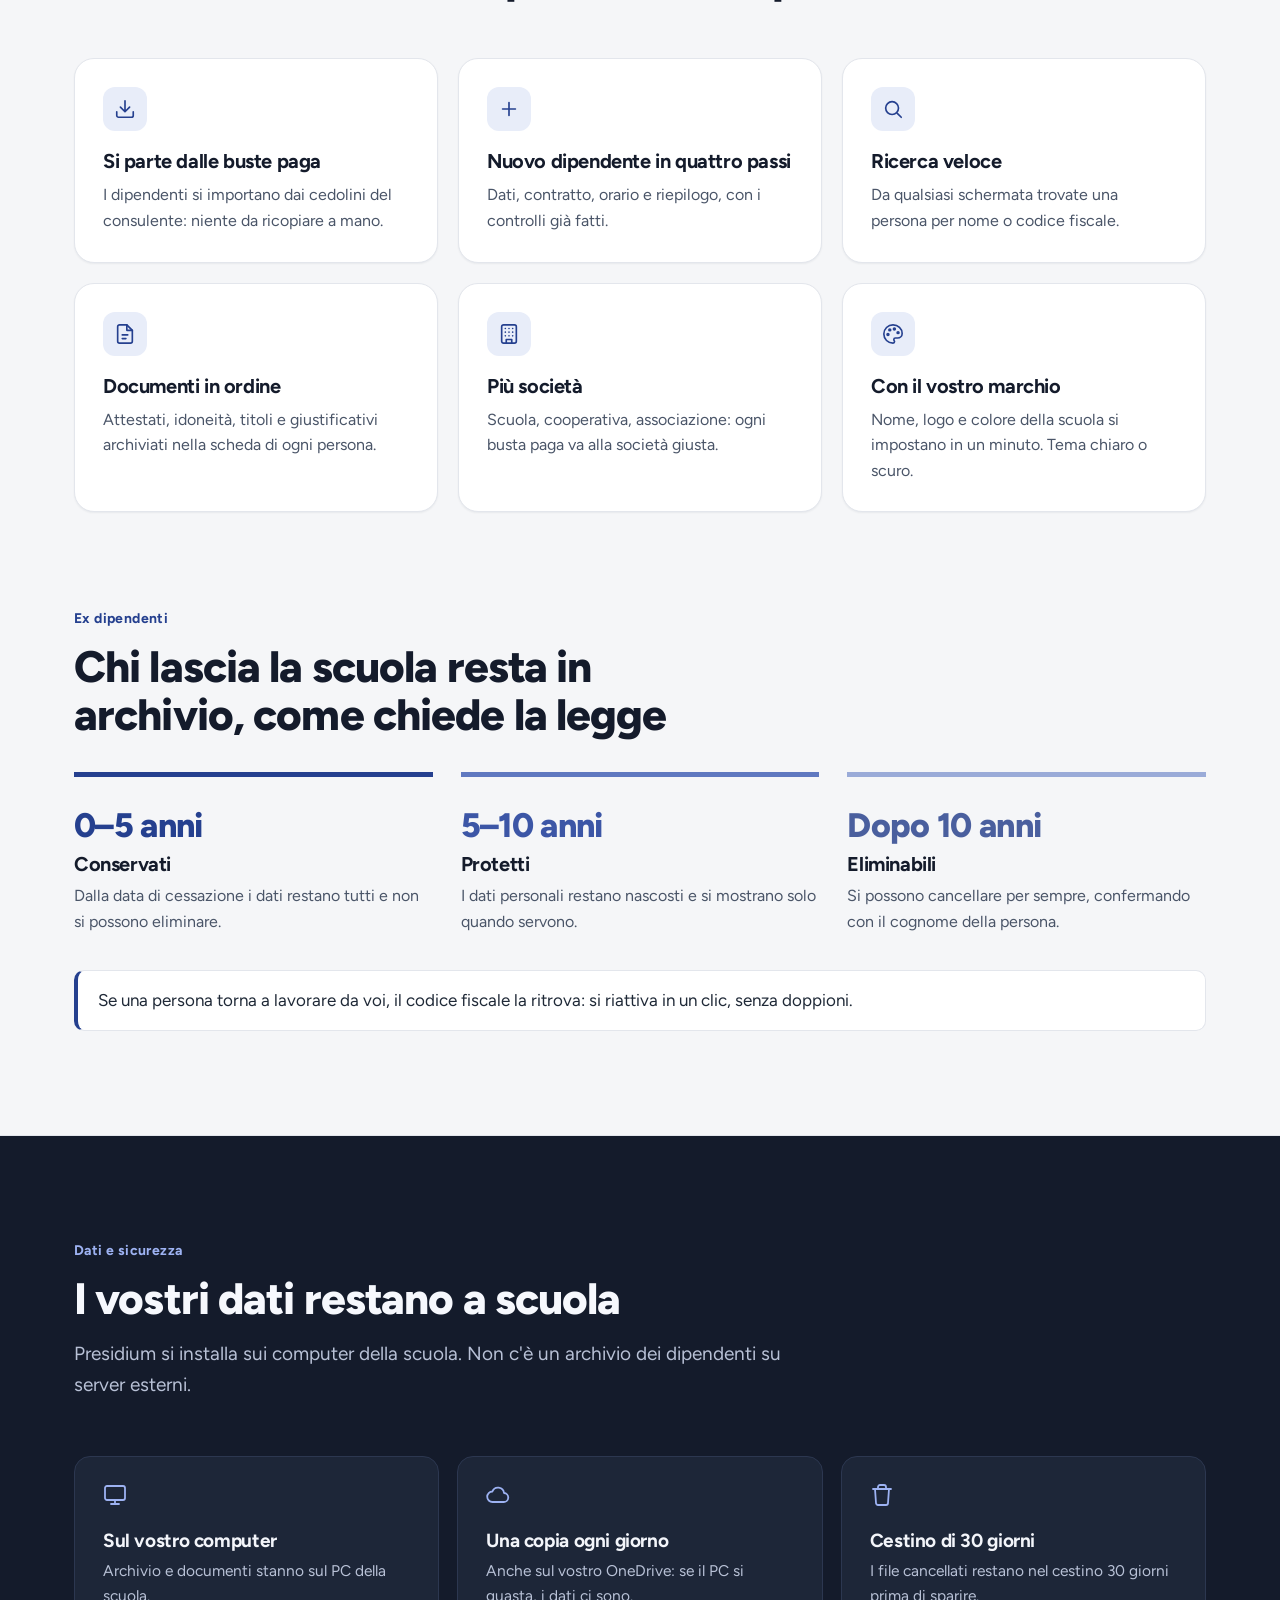
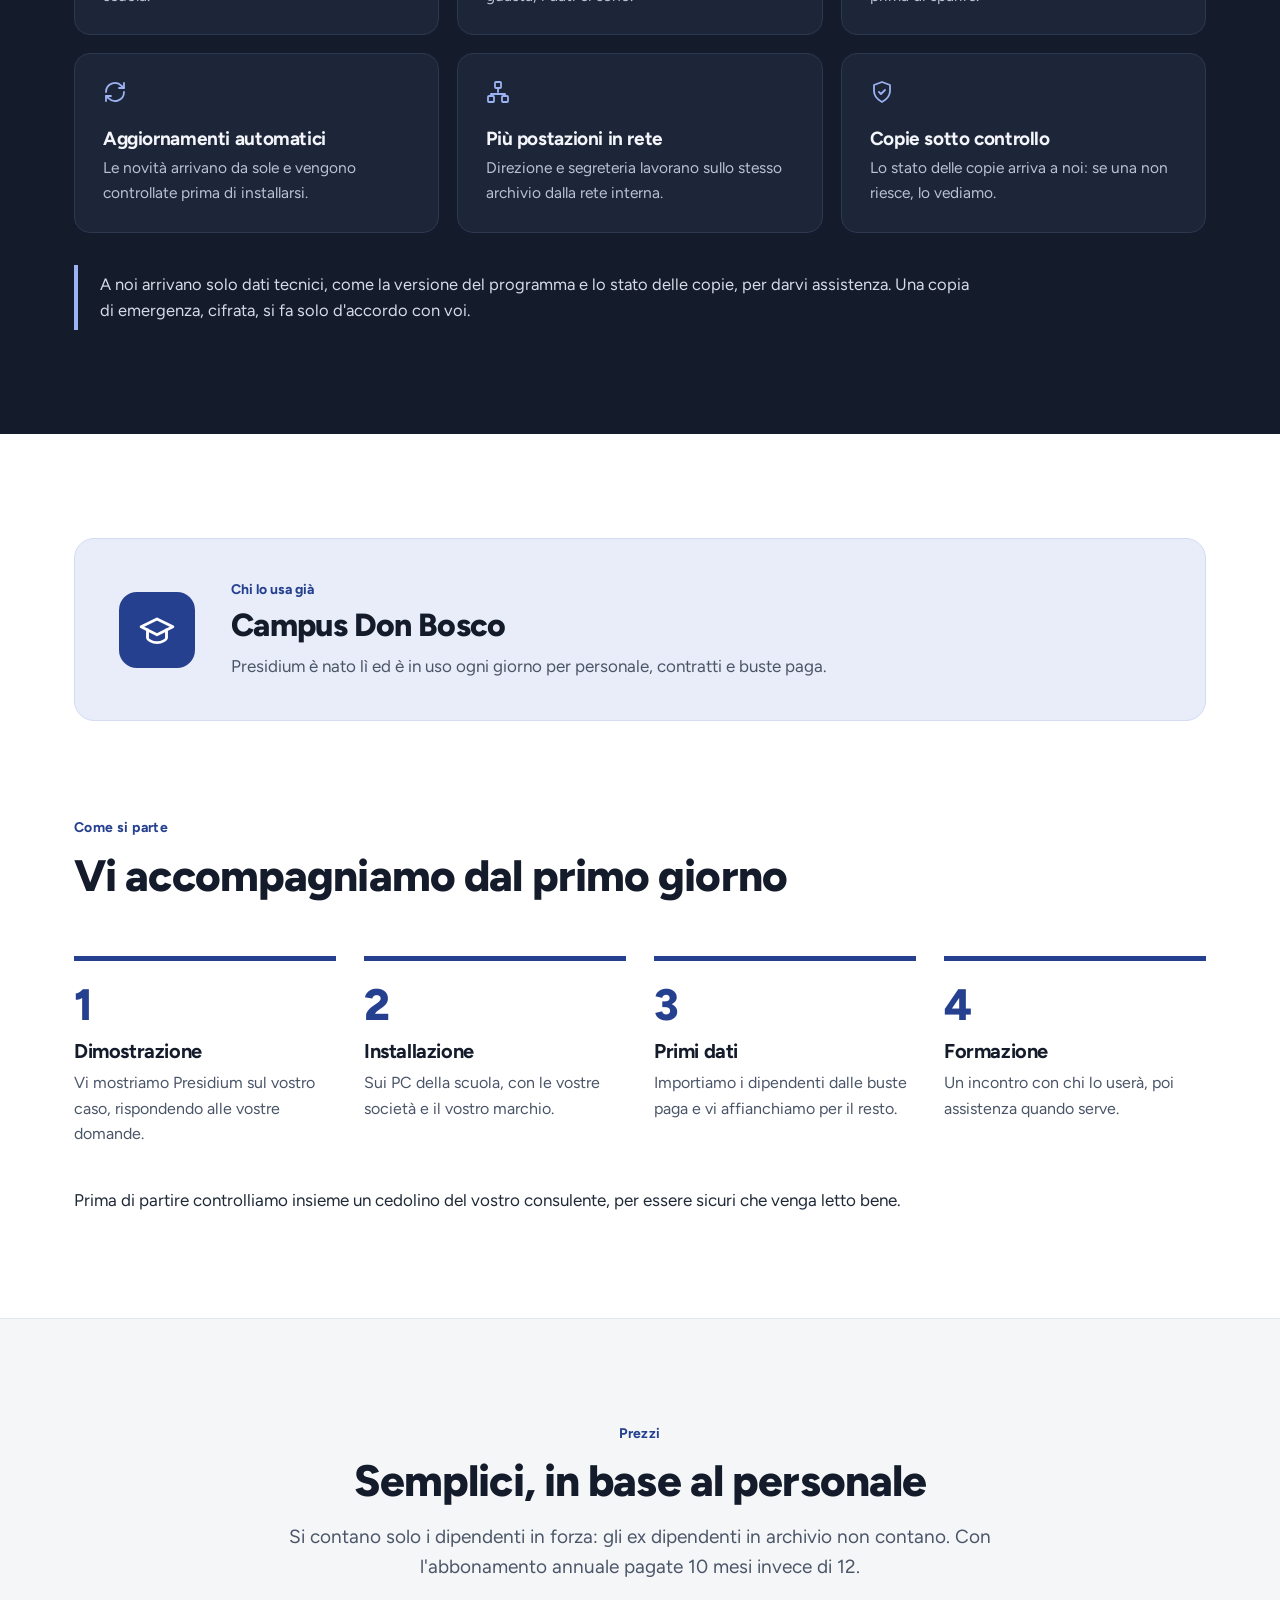
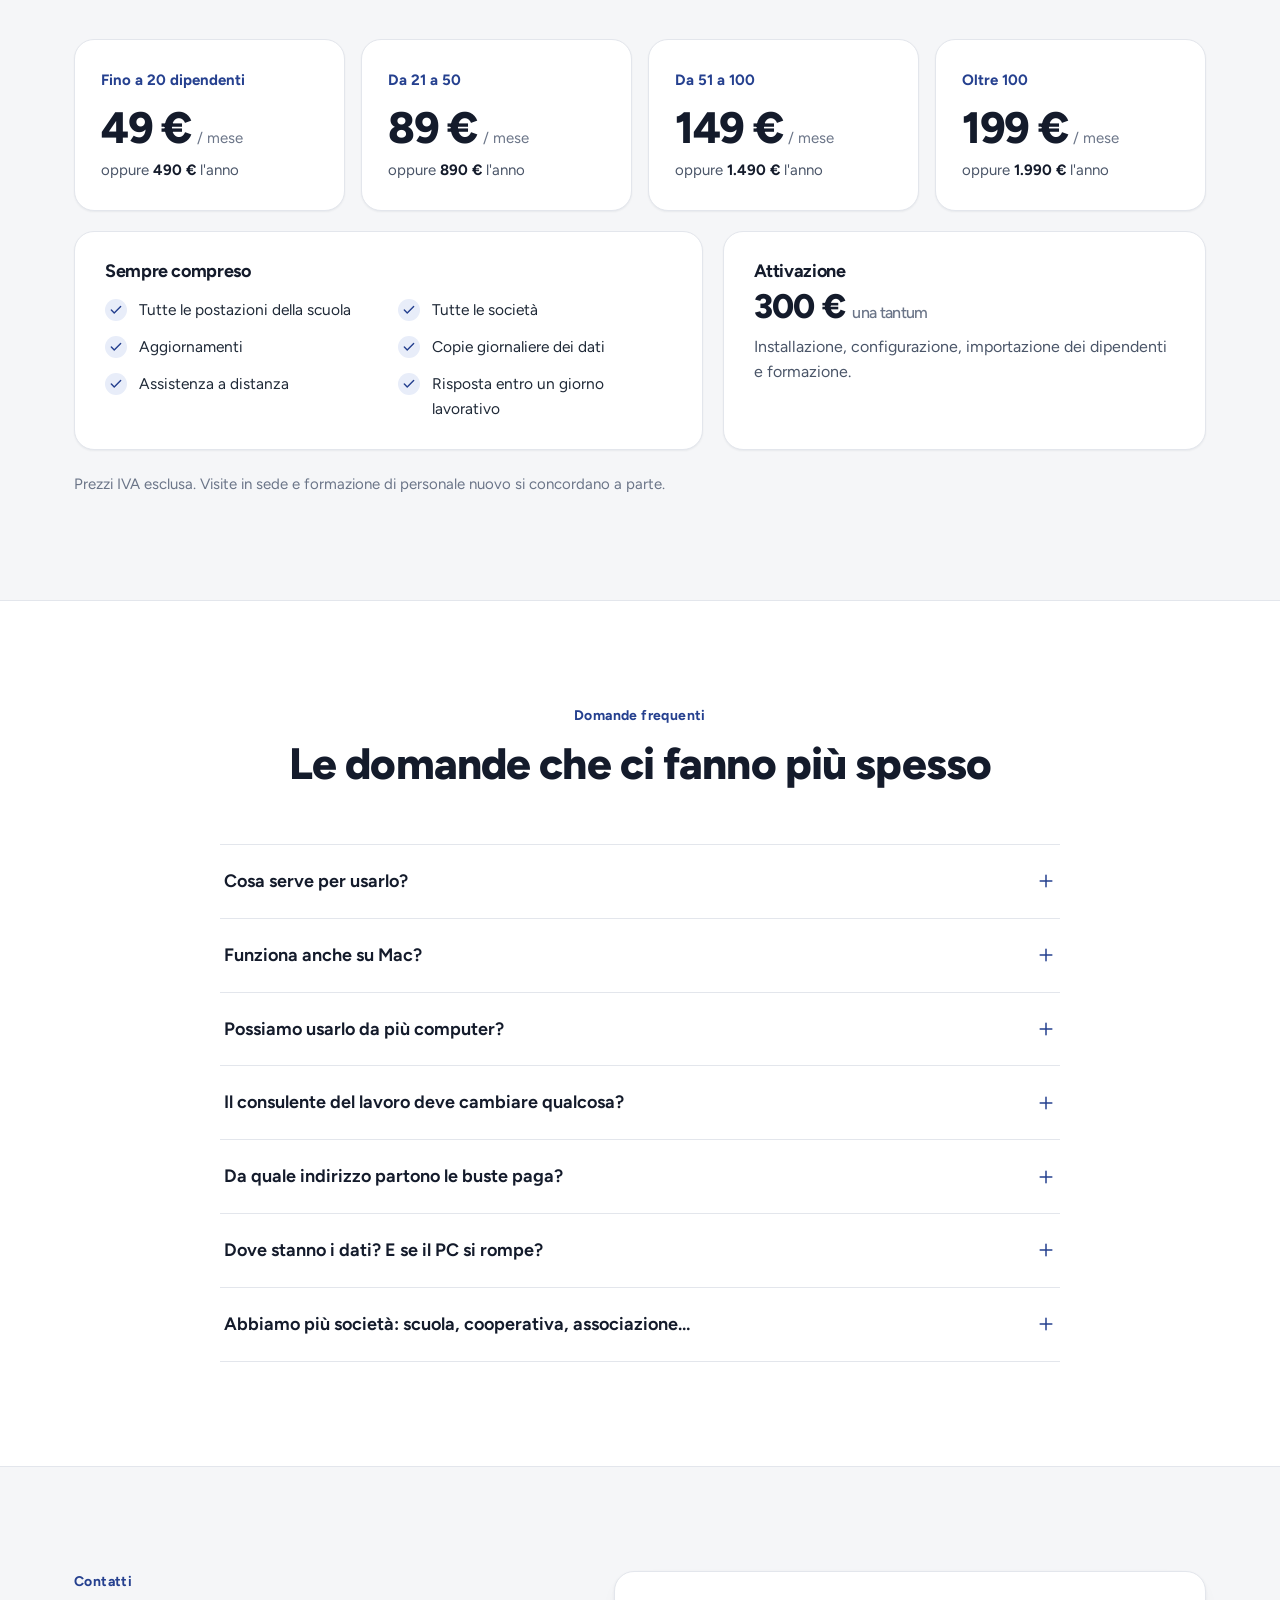
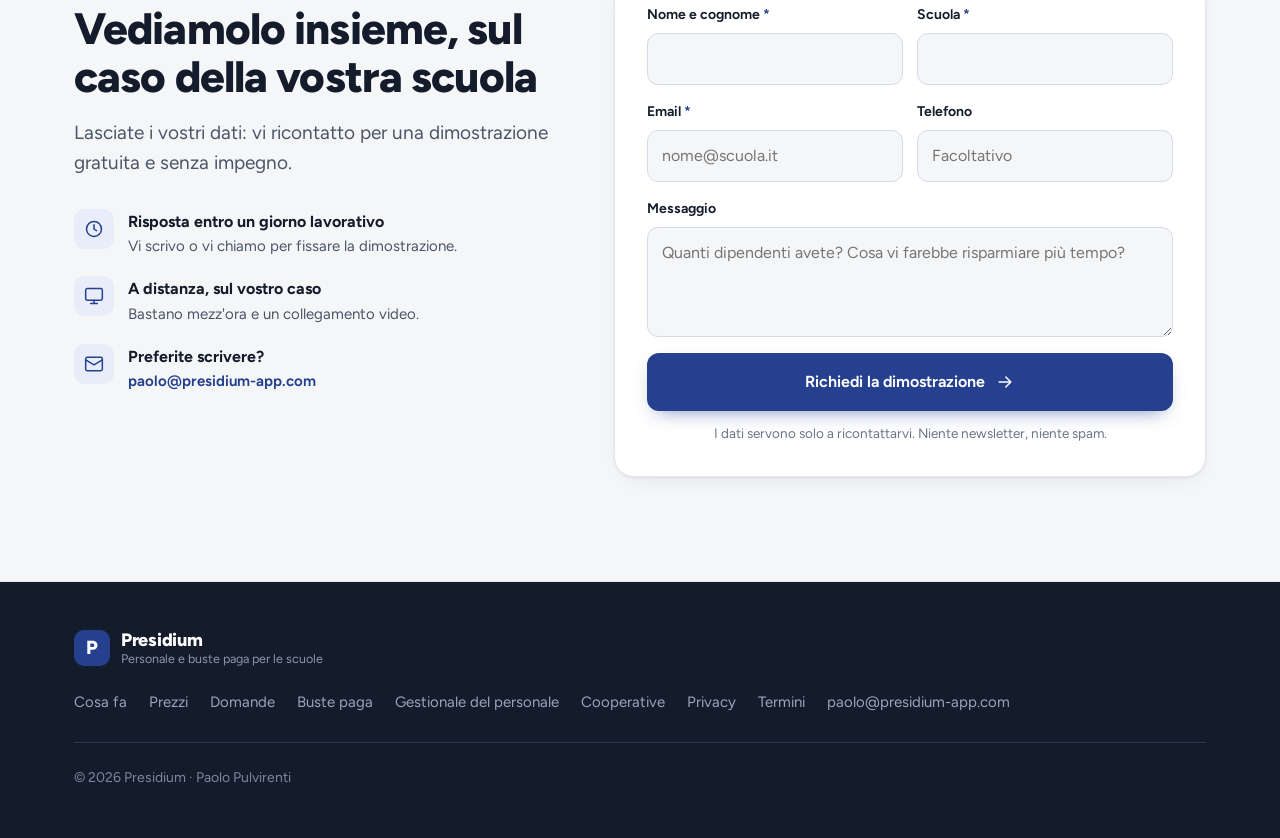
==== commit add1e906: "Rinforza la pagina buste paga e aggiunge i dati strutturati Google ha letto /buste-paga-dipendenti i" ====
--- a/index.html
+++ b/index.html
@@ -18,6 +18,46 @@
 <meta name="twitter:card" content="summary_large_image">
 <link rel="icon" href="data:image/svg+xml,%3Csvg xmlns='http://www.w3.org/2000/svg' viewBox='0 0 64 64'%3E%3Crect width='64' height='64' rx='14' fill='%2325408f'/%3E%3Ctext x='32' y='45' font-family='Arial,sans-serif' font-size='36' font-weight='700' fill='white' text-anchor='middle'%3EP%3C/text%3E%3C/svg%3E">
 <link rel="preload" href="fonts/figtree-latin.woff2" as="font" type="font/woff2" crossorigin>
+<script type="application/ld+json">
+{
+  "@context": "https://schema.org",
+  "@graph": [
+    {
+      "@type": "Organization",
+      "@id": "https://presidium-app.com/#organizzazione",
+      "name": "Presidium",
+      "url": "https://presidium-app.com/",
+      "email": "paolo@presidium-app.com",
+      "areaServed": "IT"
+    },
+    {
+      "@type": "WebSite",
+      "@id": "https://presidium-app.com/#sito",
+      "name": "Presidium",
+      "url": "https://presidium-app.com/",
+      "inLanguage": "it",
+      "publisher": { "@id": "https://presidium-app.com/#organizzazione" }
+    },
+    {
+      "@type": "SoftwareApplication",
+      "name": "Presidium",
+      "url": "https://presidium-app.com/",
+      "applicationCategory": "BusinessApplication",
+      "operatingSystem": "Windows",
+      "inLanguage": "it",
+      "description": "Programma per le segreterie delle scuole: dipendenti, contratti, buste paga e presenze in un unico posto. Divide il PDF delle buste paga del consulente e invia a ogni dipendente la sua.",
+      "publisher": { "@id": "https://presidium-app.com/#organizzazione" },
+      "offers": {
+        "@type": "AggregateOffer",
+        "priceCurrency": "EUR",
+        "lowPrice": "49",
+        "highPrice": "199",
+        "offerCount": "4"
+      }
+    }
+  ]
+}
+</script>
 <style>
   @font-face{font-family:"Figtree";font-style:normal;font-weight:400 800;font-display:swap;src:url(fonts/figtree-latin.woff2) format("woff2")}
 
@@ -122,6 +162,8 @@
   .ticks{list-style:none;margin-top:24px;display:flex;flex-direction:column;gap:14px}
   .ticks li{display:flex;gap:12px;align-items:flex-start;font-size:16.5px;color:var(--text)}
   .ticks li svg{width:22px;height:22px;color:var(--brand);background:var(--brand-soft);border-radius:50%;padding:4px;margin-top:1px;stroke-width:2.4}
+  .f-link{display:inline-flex;align-items:center;gap:8px;margin-top:24px;font-weight:650;font-size:16.5px;color:var(--brand);text-decoration:none}
+  .f-link:hover{color:var(--brand-dark);text-decoration:underline}
   .zoom{display:block;width:100%;padding:0;border:0;background:none;cursor:zoom-in;text-align:left;border-radius:14px}
   .zoom .frame{box-shadow:var(--shadow);border:1px solid var(--line);transition:transform .2s,box-shadow .2s}
   .zoom:hover .frame{transform:translateY(-3px);box-shadow:var(--shadow-lg)}
@@ -411,6 +453,7 @@
           <li><svg class="i"><use href="#i-check"/></svg>Segnala i doppioni prima di salvarli</li>
           <li><svg class="i"><use href="#i-check"/></svg>Lo storico di ogni persona resta nella sua scheda</li>
         </ul>
+        <a class="f-link" href="/buste-paga-dipendenti">Come dividere e inviare le buste paga, passo per passo <svg class="i"><use href="#i-arrow"/></svg></a>
       </div>
       <div class="rv">
         <button class="zoom" type="button" data-src="img/buste-paga.webp" data-cap="Le buste paga del mese, con la società riconosciuta e lo stato dell'invio">
@@ -602,7 +645,7 @@
       <details><summary>Funziona anche su Mac?<svg class="i"><use href="#i-plus"/></svg></summary><p>No, per ora Presidium funziona solo su Windows.</p></details>
       <details><summary>Possiamo usarlo da più computer?<svg class="i"><use href="#i-plus"/></svg></summary><p>Sì. Direzione e segreteria lavorano sullo stesso archivio dalla rete interna della scuola, senza costi in più per le postazioni.</p></details>
       <details><summary>Il consulente del lavoro deve cambiare qualcosa?<svg class="i"><use href="#i-plus"/></svg></summary><p>No. Usate i PDF che vi manda già oggi. Prima di partire controlliamo insieme un suo cedolino, per essere sicuri che Presidium lo legga bene.</p></details>
-      <details><summary>Da quale indirizzo partono le buste paga?<svg class="i"><use href="#i-plus"/></svg></summary><p>Ogni email porta il nome della vostra scuola. Può partire dalla casella della scuola oppure dal nostro servizio di invio, se preferite non configurarne una.</p></details>
+      <details><summary>Da quale indirizzo partono le buste paga?<svg class="i"><use href="#i-plus"/></svg></summary><p>Ogni email porta il nome della vostra scuola e parte dal servizio di invio di Presidium, dall'indirizzo no-reply@presidium-app.com. Le risposte dei dipendenti arrivano all'indirizzo che scegliete voi: non c'è nessuna casella da configurare.</p></details>
       <details><summary>Dove stanno i dati? E se il PC si rompe?<svg class="i"><use href="#i-plus"/></svg></summary><p>I dati stanno sul PC della scuola e ogni giorno se ne fa una copia, anche sul vostro OneDrive. Se il computer si guasta, vi aiutiamo a reinstallare Presidium e a ripartire dall'ultima copia.</p></details>
       <details><summary>Abbiamo più società: scuola, cooperativa, associazione…<svg class="i"><use href="#i-plus"/></svg></summary><p>Nessun problema. Presidium riconosce la società di ogni cedolino dalla partita IVA e le tiene separate. Le società sono comprese nel prezzo.</p></details>
     </div>
@@ -731,5 +774,6 @@
   }
 })();
 </script>
+<!-- Cloudflare Web Analytics --><script type='module' src='https://static.cloudflareinsights.com/beacon.min.js' data-cf-beacon='{"token": "c311274bb4e74762b50359ec622fffd0"}'></script><!-- End Cloudflare Web Analytics -->
 </body>
 </html>
